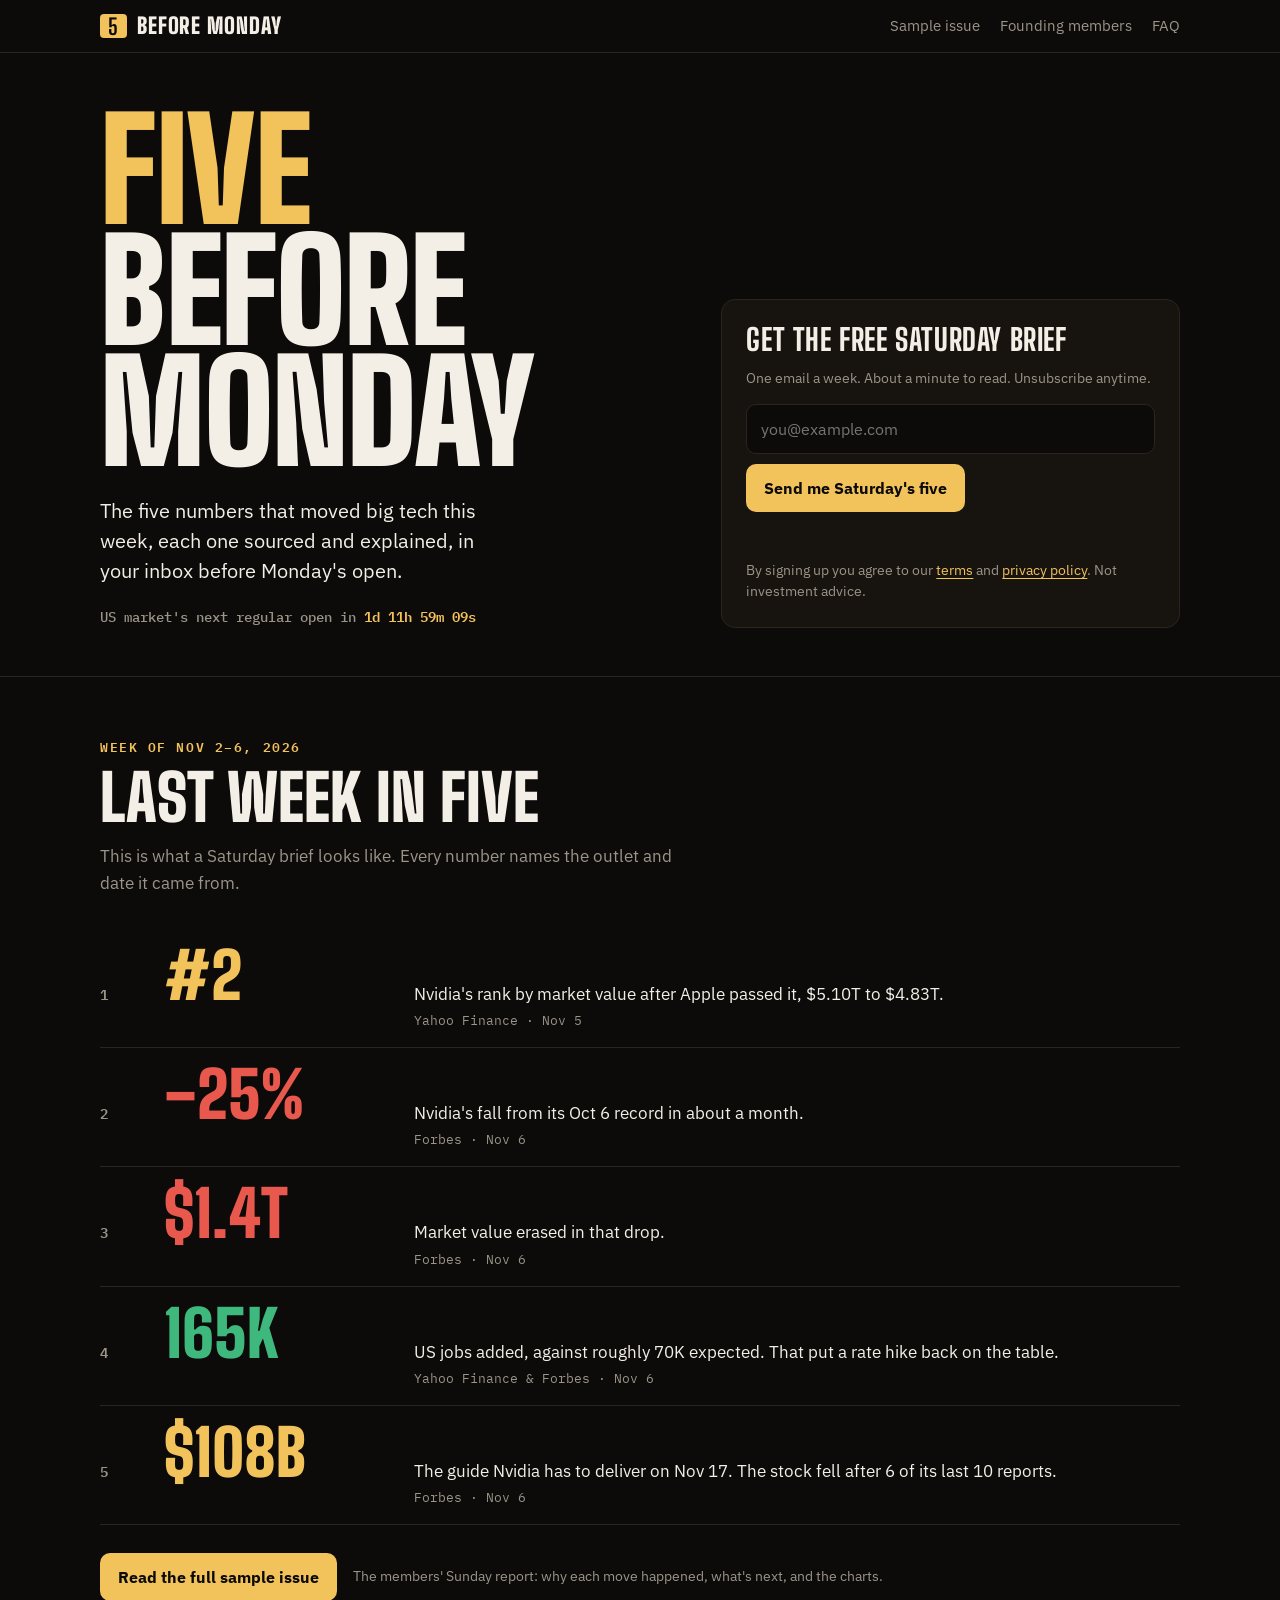
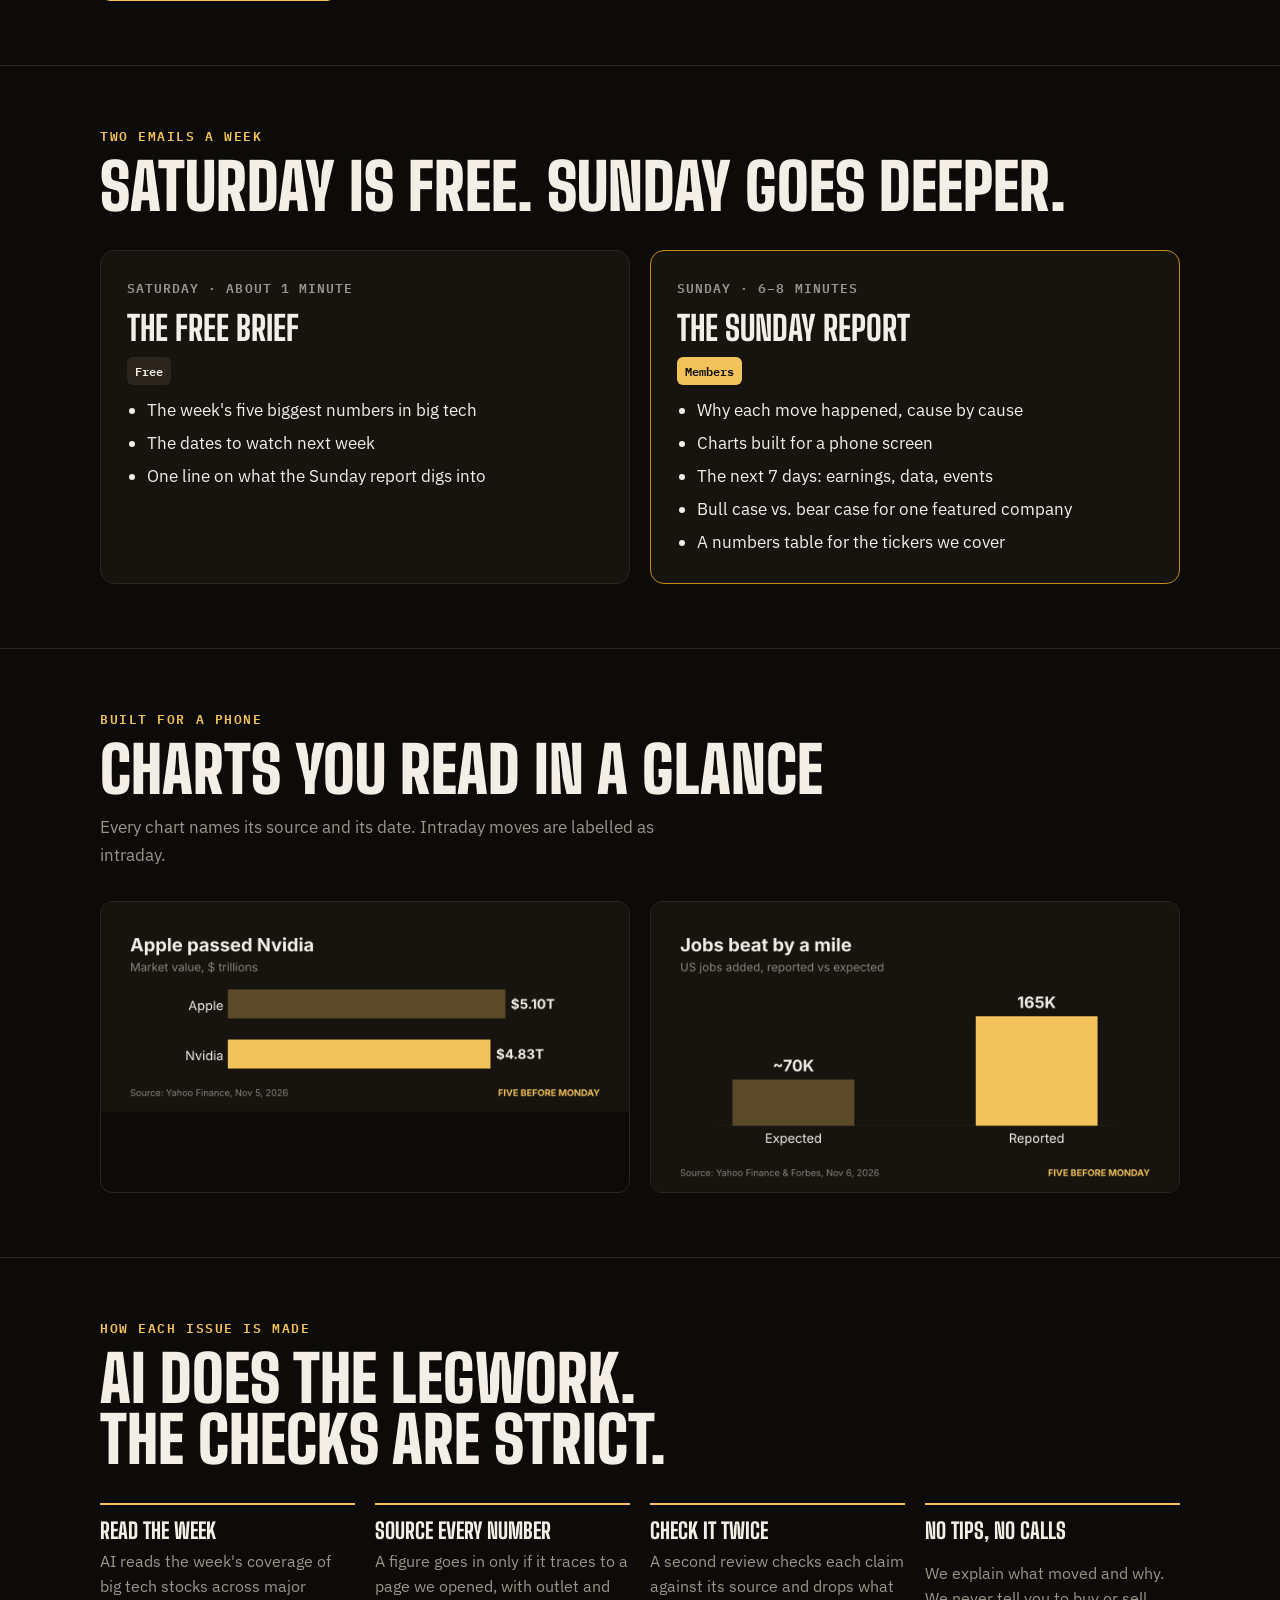
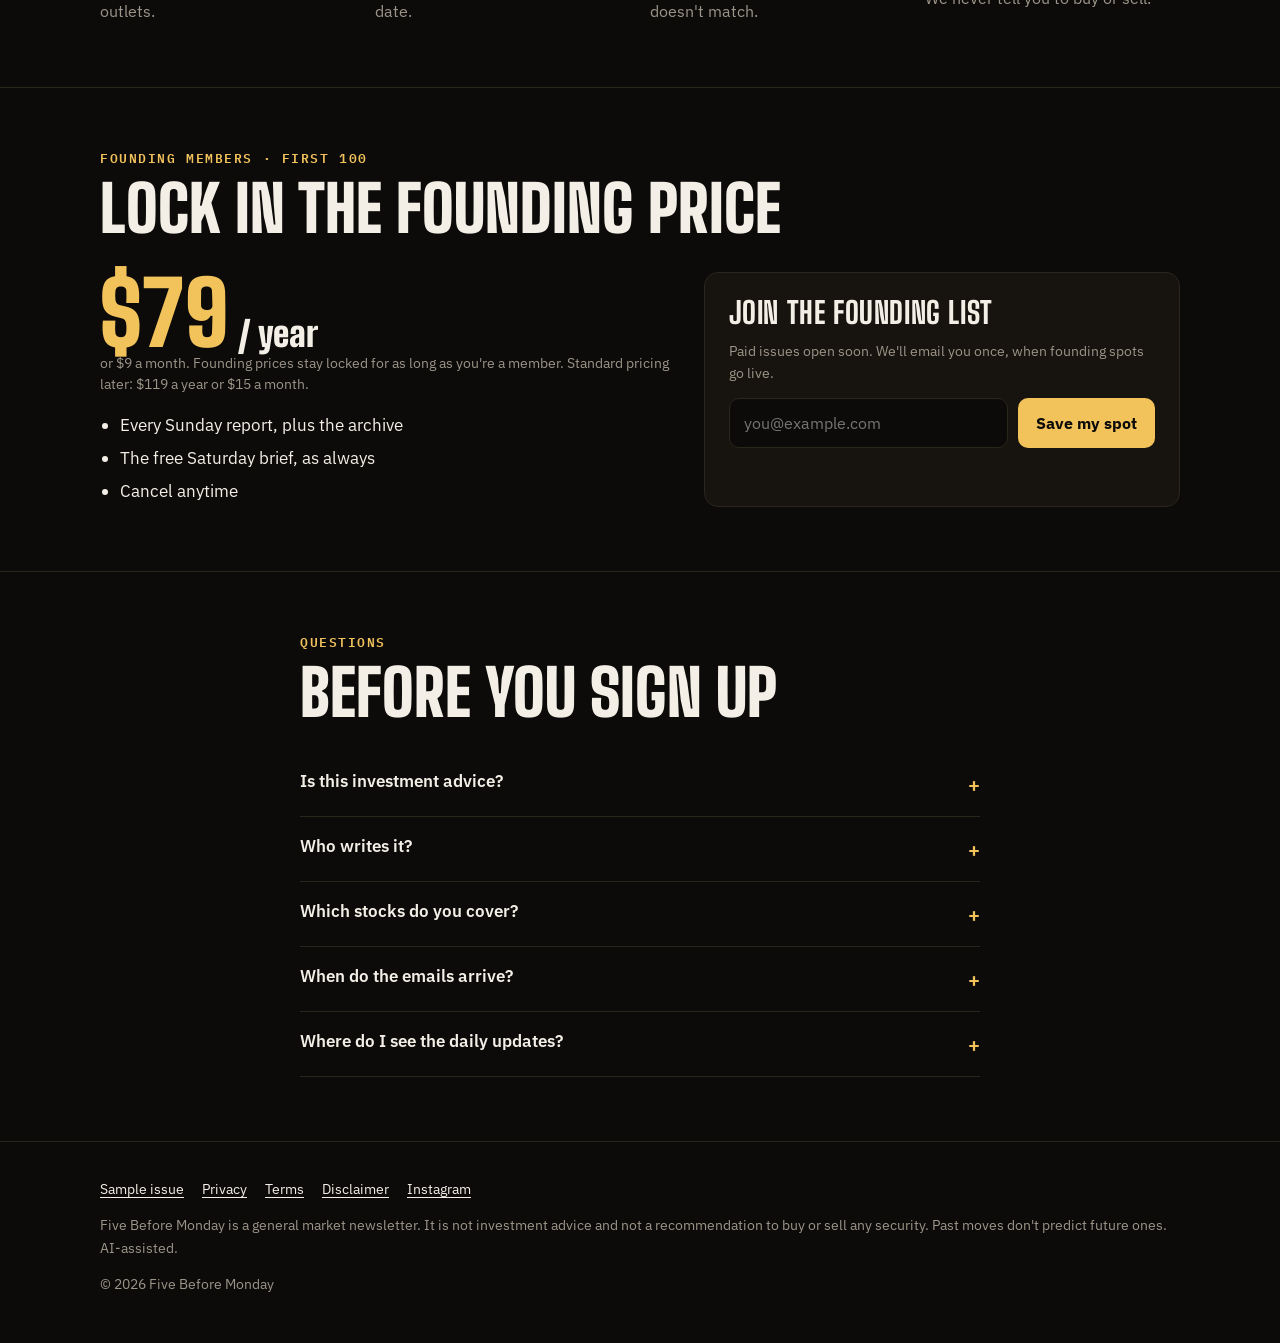
==== index.html @ d7ec5d9f "Website v1: landing page, sample issue, legal drafts, chart engine Static site for Five Before Monda" ====
<!DOCTYPE html>
<html lang="en">
<head>
<meta charset="utf-8">
<meta name="viewport" content="width=device-width, initial-scale=1">
<title>Five Before Monday</title>
<meta name="description" content="The five numbers that moved big tech stocks this week, sourced and explained before Monday's open. Free every Saturday.">
<link rel="preconnect" href="https://fonts.googleapis.com">
<link rel="preconnect" href="https://fonts.gstatic.com" crossorigin>
<link href="https://fonts.googleapis.com/css2?family=Big+Shoulders+Display:wght@800;900&family=IBM+Plex+Mono:wght@400;500;600&family=IBM+Plex+Sans:wght@400;600;700&display=swap" rel="stylesheet">
<link rel="stylesheet" href="styles.css">
</head>
<body>
<header class="bar">
  <div class="wrap">
    <a class="mark" href="index.html"><b>5</b>Before Monday</a>
    <nav>
      <a href="sample.html">Sample issue</a>
      <a class="hide-sm" href="#founding">Founding members</a>
      <a class="hide-sm" href="#faq">FAQ</a>
    </nav>
  </div>
</header>

<main>
  <div class="wrap hero">
    <div>
      <h1><span class="five">Five</span>Before Monday</h1>
      <p class="thesis">The five numbers that moved big tech this week, each one sourced and explained, in your inbox before Monday's open.</p>
      <p class="clock">US market's next regular open in <strong id="clock">--</strong></p>
    </div>
    <div class="signup" id="join">
      <h2>Get the free Saturday brief</h2>
      <p class="fine">One email a week. About a minute to read. Unsubscribe anytime.</p>
      <form data-kit="kitFreeFormId">
        <label for="email-free">Email address</label>
        <input id="email-free" name="email_address" type="email" required placeholder="you@example.com" autocomplete="email">
        <button type="submit">Send me Saturday's five</button>
      </form>
      <p class="status" role="status"></p>
      <p class="fine">By signing up you agree to our <a href="terms.html">terms</a> and <a href="privacy.html">privacy policy</a>. Not investment advice.</p>
    </div>
  </div>

  <section>
    <div class="wrap">
      <p class="kicker">Week of Nov 2–6, 2026</p>
      <h2 class="h2">Last week in five</h2>
      <p class="lede">This is what a Saturday brief looks like. Every number names the outlet and date it came from.</p>
      <ol class="tape">
        <li><span class="num gold">#2</span><span class="what">Nvidia's rank by market value after Apple passed it, $5.10T to $4.83T.<span class="src">Yahoo Finance · Nov 5</span></span></li>
        <li><span class="num down">−25%</span><span class="what">Nvidia's fall from its Oct 6 record in about a month.<span class="src">Forbes · Nov 6</span></span></li>
        <li><span class="num down">$1.4T</span><span class="what">Market value erased in that drop.<span class="src">Forbes · Nov 6</span></span></li>
        <li><span class="num up">165K</span><span class="what">US jobs added, against roughly 70K expected. That put a rate hike back on the table.<span class="src">Yahoo Finance &amp; Forbes · Nov 6</span></span></li>
        <li><span class="num gold">$108B</span><span class="what">The guide Nvidia has to deliver on Nov 17. The stock fell after 6 of its last 10 reports.<span class="src">Forbes · Nov 6</span></span></li>
      </ol>
      <div class="more">
        <a class="btn" href="sample.html">Read the full sample issue</a>
        <span class="fine">The members' Sunday report: why each move happened, what's next, and the charts.</span>
      </div>
    </div>
  </section>

  <section>
    <div class="wrap">
      <p class="kicker">Two emails a week</p>
      <h2 class="h2">Saturday is free. Sunday goes deeper.</h2>
      <div class="pair">
        <article class="mail">
          <span class="when">Saturday · about 1 minute</span>
          <h3>The free brief</h3>
          <span class="tag">Free</span>
          <ul>
            <li>The week's five biggest numbers in big tech</li>
            <li>The dates to watch next week</li>
            <li>One line on what the Sunday report digs into</li>
          </ul>
        </article>
        <article class="mail paid">
          <span class="when">Sunday · 6–8 minutes</span>
          <h3>The Sunday report</h3>
          <span class="tag">Members</span>
          <ul>
            <li>Why each move happened, cause by cause</li>
            <li>Charts built for a phone screen</li>
            <li>The next 7 days: earnings, data, events</li>
            <li>Bull case vs. bear case for one featured company</li>
            <li>A numbers table for the tickers we cover</li>
          </ul>
        </article>
      </div>
    </div>
  </section>

  <section>
    <div class="wrap">
      <p class="kicker">Built for a phone</p>
      <h2 class="h2">Charts you read in a glance</h2>
      <p class="lede">Every chart names its source and its date. Intraday moves are labelled as intraday.</p>
      <div class="charts">
        <figure><img src="img/sample-2026-11-06-market-value.png" alt="Bar chart: Apple market value $5.10 trillion, Nvidia $4.83 trillion. Source: Yahoo Finance, Nov 5, 2026." width="1200" height="478" loading="lazy"></figure>
        <figure><img src="img/sample-2026-11-06-jobs.png" alt="Bar chart: US jobs added, about 70 thousand expected versus 165 thousand reported. Source: Yahoo Finance and Forbes, Nov 6, 2026." width="1200" height="660" loading="lazy"></figure>
      </div>
    </div>
  </section>

  <section>
    <div class="wrap">
      <p class="kicker">How each issue is made</p>
      <h2 class="h2">AI does the legwork. The checks are strict.</h2>
      <ol class="steps">
        <li><b>Read the week</b><span>AI reads the week's coverage of big tech stocks across major outlets.</span></li>
        <li><b>Source every number</b><span>A figure goes in only if it traces to a page we opened, with outlet and date.</span></li>
        <li><b>Check it twice</b><span>A second review checks each claim against its source and drops what doesn't match.</span></li>
        <li><b>No tips, no calls</b><span>We explain what moved and why. We never tell you to buy or sell.</span></li>
      </ol>
    </div>
  </section>

  <section id="founding">
    <div class="wrap">
      <p class="kicker">Founding members · first 100</p>
      <h2 class="h2">Lock in the founding price</h2>
      <div class="price">
        <div>
          <p class="amount">$79<small> / year</small></p>
          <p class="fine">or $9 a month. Founding prices stay locked for as long as you're a member. Standard pricing later: $119 a year or $15 a month.</p>
          <ul>
            <li>Every Sunday report, plus the archive</li>
            <li>The free Saturday brief, as always</li>
            <li>Cancel anytime</li>
          </ul>
        </div>
        <div class="signup">
          <h2>Join the founding list</h2>
          <p class="fine">Paid issues open soon. We'll email you once, when founding spots go live.</p>
          <form data-kit="kitWaitlistFormId">
            <label for="email-wait">Email address</label>
            <input id="email-wait" name="email_address" type="email" required placeholder="you@example.com" autocomplete="email">
            <button type="submit">Save my spot</button>
          </form>
          <p class="status" role="status"></p>
        </div>
      </div>
    </div>
  </section>

  <section id="faq">
    <div class="narrow">
      <p class="kicker">Questions</p>
      <h2 class="h2">Before you sign up</h2>
      <div class="faq">
        <details><summary>Is this investment advice?</summary><p>No. We report what moved and why, with sources. We don't know your situation and never tell anyone to buy or sell. Read the <a href="disclaimer.html">full disclaimer</a>.</p></details>
        <details><summary>Who writes it?</summary><p>Each issue is researched and drafted with AI, then put through automated checks: every number must trace to a source page, claims are checked against those sources, and anything that reads like a tip is blocked.</p></details>
        <details><summary>Which stocks do you cover?</summary><p>Big US tech and the most-watched tickers: Nvidia, Apple, Microsoft, Alphabet, Amazon, Meta, Tesla and the companies moving around them.</p></details>
        <details><summary>When do the emails arrive?</summary><p>The free brief lands on Saturday. The members' report lands on Sunday, before Monday's open in New York and London.</p></details>
        <details><summary>Where do I see the daily updates?</summary><p>On Instagram at <a href="https://www.instagram.com/tech_stocks_news/">@tech_stocks_news</a>, one short video per trading day.</p></details>
      </div>
    </div>
  </section>
</main>

<footer>
  <div class="wrap">
    <nav>
      <a href="sample.html">Sample issue</a>
      <a href="privacy.html">Privacy</a>
      <a href="terms.html">Terms</a>
      <a href="disclaimer.html">Disclaimer</a>
      <a href="https://www.instagram.com/tech_stocks_news/">Instagram</a>
    </nav>
    <p>Five Before Monday is a general market newsletter. It is not investment advice and not a recommendation to buy or sell any security. Past moves don't predict future ones. AI-assisted.</p>
    <p>© 2026 Five Before Monday</p>
  </div>
</footer>
<script src="config.js"></script>
<script src="app.js"></script>
</body>
</html>
---- styles.css ----
/* Five Before Monday — one visual world, shared with the @tech_stocks_news reels: gold on near-black.
   Layout idea: a market tape. One oversized display face for names and numbers, a calm text column for the reasons. */
:root {
  --bg: #0c0b0a;
  --card: #17140f;
  --line: #2a251d;
  --ink: #f4efe6;
  --soft: #9c9488;
  --gold: #f2c25b;
  --gold-deep: #c98a1e;
  --green: #3fb87d;
  --red: #e8584d;
  --display: "Big Shoulders Display", "Arial Narrow", Impact, sans-serif;
  --body: "IBM Plex Sans", "Helvetica Neue", Arial, sans-serif;
  --mono: "IBM Plex Mono", ui-monospace, "SFMono-Regular", Menlo, monospace;
  color-scheme: dark;
}

* { box-sizing: border-box; }
html { -webkit-text-size-adjust: 100%; }
body {
  margin: 0;
  background: var(--bg);
  color: var(--ink);
  font: 400 17px/1.6 var(--body);
}
img { max-width: 100%; height: auto; display: block; }
a { color: var(--gold); text-underline-offset: 3px; }
a:focus-visible, button:focus-visible, input:focus-visible { outline: 2px solid var(--gold); outline-offset: 3px; }
h1, h2, h3 { text-wrap: balance; margin: 0; }
p { margin: 0; }

.wrap { width: min(1080px, 100% - 40px); margin-inline: auto; }
.narrow { width: min(680px, 100% - 40px); margin-inline: auto; }

/* Top bar */
.bar { border-bottom: 1px solid var(--line); }
.bar .wrap { display: flex; align-items: center; justify-content: space-between; gap: 16px; padding-block: 14px; }
.mark { font: 900 22px/1 var(--display); letter-spacing: 0.04em; text-transform: uppercase; color: var(--ink); text-decoration: none; display: flex; align-items: center; gap: 10px; }
.mark b { background: var(--gold); color: var(--bg); padding: 2px 8px 0; border-radius: 4px; }
.bar nav { display: flex; gap: 20px; font-size: 15px; }
.bar nav a { color: var(--soft); text-decoration: none; }
.bar nav a:hover { color: var(--ink); }

/* Hero */
.hero { padding: 56px 0 48px; display: grid; grid-template-columns: 1.25fr 1fr; gap: 48px; align-items: end; }
.hero h1 {
  font: 900 clamp(64px, 11vw, 148px)/0.86 var(--display);
  text-transform: uppercase; letter-spacing: -0.01em;
}
.hero h1 .five { color: var(--gold); display: block; }
.thesis { font-size: 20px; line-height: 1.5; max-width: 34ch; margin-top: 24px; }
.clock { font: 500 14px/1.4 var(--mono); color: var(--soft); margin-top: 20px; font-variant-numeric: tabular-nums; }
.clock strong { color: var(--gold); font-weight: 600; }

.signup { background: var(--card); border: 1px solid var(--line); border-radius: 14px; padding: 24px; display: grid; gap: 14px; }
.signup h2 { font: 800 30px/1 var(--display); text-transform: uppercase; letter-spacing: 0.02em; }
.signup form { display: flex; flex-wrap: wrap; gap: 10px; }
.signup label { position: absolute; width: 1px; height: 1px; overflow: hidden; clip: rect(0 0 0 0); }
.signup input {
  flex: 1 1 200px; min-width: 0; font: 400 16px var(--body); color: var(--ink);
  background: var(--bg); border: 1px solid var(--line); border-radius: 10px; padding: 14px 14px;
}
.signup button, .btn {
  font: 700 16px var(--body); color: var(--bg); background: var(--gold); border: 0; border-radius: 10px;
  padding: 14px 18px; cursor: pointer; text-decoration: none; display: inline-block;
}
.signup button:hover, .btn:hover { background: #ffd57a; }
.fine { font-size: 13.5px; color: var(--soft); }
.status { font-size: 14px; color: var(--gold); min-height: 1.4em; }

/* Section frame */
section { padding: 64px 0; border-top: 1px solid var(--line); }
.kicker { font: 600 13px/1 var(--mono); letter-spacing: 0.12em; text-transform: uppercase; color: var(--gold); margin-bottom: 14px; }
.h2 { font: 900 clamp(40px, 6vw, 64px)/0.95 var(--display); text-transform: uppercase; }
.lede { color: var(--soft); max-width: 60ch; margin-top: 14px; }

/* The tape: five numbers */
.tape { list-style: none; padding: 0; margin: 32px 0 0; display: grid; gap: 0; counter-reset: n; }
.tape li {
  display: grid; grid-template-columns: 44px minmax(150px, 230px) 1fr; gap: 20px; align-items: baseline;
  padding: 18px 0; border-bottom: 1px solid var(--line); counter-increment: n;
}
.tape li::before { content: counter(n); font: 600 14px var(--mono); color: var(--soft); }
.tape .num { font: 900 clamp(44px, 6vw, 64px)/0.9 var(--display); font-variant-numeric: tabular-nums; }
.tape .down { color: var(--red); }
.tape .up { color: var(--green); }
.tape .gold { color: var(--gold); }
.tape .what { font-size: 17px; }
.tape .src { display: block; font: 400 13px var(--mono); color: var(--soft); margin-top: 4px; }
.more { margin-top: 28px; display: flex; gap: 16px; flex-wrap: wrap; align-items: center; }

/* Two emails */
.pair { display: grid; grid-template-columns: 1fr 1fr; gap: 20px; margin-top: 32px; }
.mail { background: var(--card); border: 1px solid var(--line); border-radius: 14px; padding: 26px; display: grid; gap: 12px; align-content: start; }
.mail.paid { border-color: var(--gold-deep); }
.mail .when { font: 600 13px var(--mono); letter-spacing: 0.08em; text-transform: uppercase; color: var(--soft); }
.mail h3 { font: 800 34px/1 var(--display); text-transform: uppercase; }
.mail ul { margin: 0; padding-left: 20px; display: grid; gap: 6px; }
.tag { justify-self: start; font: 600 12px var(--mono); padding: 4px 8px; border-radius: 6px; background: var(--line); color: var(--ink); }
.mail.paid .tag { background: var(--gold); color: var(--bg); }

/* Charts gallery */
.charts { display: grid; grid-template-columns: repeat(2, 1fr); gap: 20px; margin-top: 32px; }
.charts figure { margin: 0; border-radius: 12px; overflow: hidden; border: 1px solid var(--line); }

/* Method */
.steps { list-style: none; padding: 0; margin: 32px 0 0; display: grid; grid-template-columns: repeat(4, 1fr); gap: 20px; }
.steps li { border-top: 2px solid var(--gold); padding-top: 14px; display: grid; gap: 6px; }
.steps b { font: 800 22px/1.1 var(--display); text-transform: uppercase; }
.steps span { color: var(--soft); font-size: 15.5px; }

/* Pricing */
.price { display: grid; grid-template-columns: 1.2fr 1fr; gap: 32px; align-items: center; margin-top: 32px; }
.price .amount { font: 900 clamp(56px, 8vw, 88px)/0.9 var(--display); color: var(--gold); font-variant-numeric: tabular-nums; }
.price .amount small { font-size: 0.4em; color: var(--ink); }
.price ul { padding-left: 20px; margin: 16px 0 0; display: grid; gap: 6px; }

/* FAQ */
.faq { margin-top: 28px; display: grid; gap: 0; }
.faq details { border-bottom: 1px solid var(--line); padding: 16px 0; }
.faq summary { cursor: pointer; font-weight: 600; list-style: none; display: flex; justify-content: space-between; gap: 16px; }
.faq summary::after { content: "+"; font: 600 20px var(--mono); color: var(--gold); }
.faq details[open] summary::after { content: "−"; }
.faq p { color: var(--soft); margin-top: 10px; max-width: 64ch; }

/* Footer */
footer { border-top: 1px solid var(--line); padding: 36px 0 48px; font-size: 14px; color: var(--soft); }
footer .wrap { display: grid; gap: 14px; }
footer nav { display: flex; gap: 18px; flex-wrap: wrap; }
footer a { color: var(--ink); }

/* Article (sample issue + legal) */
.article { padding: 48px 0 64px; }
.article h1 { font: 900 clamp(48px, 9vw, 84px)/0.9 var(--display); text-transform: uppercase; }
.article h2 { font: 800 32px/1 var(--display); text-transform: uppercase; margin: 44px 0 14px; color: var(--gold); }
.article h3 { font-size: 18px; margin: 22px 0 6px; }
.article p, .article li { max-width: 65ch; }
.article p + p { margin-top: 12px; }
.article ul, .article ol { padding-left: 22px; display: grid; gap: 8px; }
.article figure { margin: 22px 0; border-radius: 12px; overflow: hidden; border: 1px solid var(--line); }
.meta { font: 500 14px var(--mono); color: var(--soft); margin-top: 14px; }
.notice { background: var(--card); border-left: 3px solid var(--gold); padding: 14px 16px; border-radius: 0 10px 10px 0; font-size: 15px; margin-top: 22px; color: var(--soft); }
.cause { background: var(--card); border: 1px solid var(--line); border-radius: 12px; padding: 18px 20px; margin-top: 14px; }
.cause .stat { font: 900 40px/1 var(--display); color: var(--gold); }
.cause .chain { margin-top: 8px; color: var(--ink); }
.cause .src { font: 400 13px var(--mono); color: var(--soft); margin-top: 8px; }
.versus { display: grid; grid-template-columns: 1fr 1fr; gap: 14px; }
.versus div { background: var(--card); border: 1px solid var(--line); border-radius: 12px; padding: 18px 20px; }
.versus h3 { margin-top: 0; }
.bull h3 { color: var(--green); }
.bear h3 { color: var(--red); }
.table-wrap { overflow-x: auto; }
table { border-collapse: collapse; width: 100%; font-variant-numeric: tabular-nums; font-size: 15px; }
th, td { text-align: left; padding: 10px 12px 10px 0; border-bottom: 1px solid var(--line); vertical-align: top; }
th { font: 600 12px var(--mono); letter-spacing: 0.08em; text-transform: uppercase; color: var(--soft); }
td.n { font-family: var(--mono); white-space: nowrap; }

@media (max-width: 820px) {
  .hero, .pair, .price, .charts { grid-template-columns: 1fr; }
  .steps { grid-template-columns: 1fr 1fr; }
  .hero { padding-top: 36px; gap: 32px; }
  .bar nav a.hide-sm { display: none; }
}
@media (max-width: 480px) {
  body { font-size: 16px; }
  .tape li { grid-template-columns: 28px 1fr; gap: 6px 12px; }
  .tape .what { grid-column: 2; }
  .steps, .versus { grid-template-columns: 1fr; }
}
@media (prefers-reduced-motion: no-preference) {
  .hero h1 .five { animation: rise 700ms cubic-bezier(.2,.7,.2,1) both; }
  @keyframes rise { from { transform: translateY(14px); opacity: 0.2; } to { transform: none; opacity: 1; } }
}
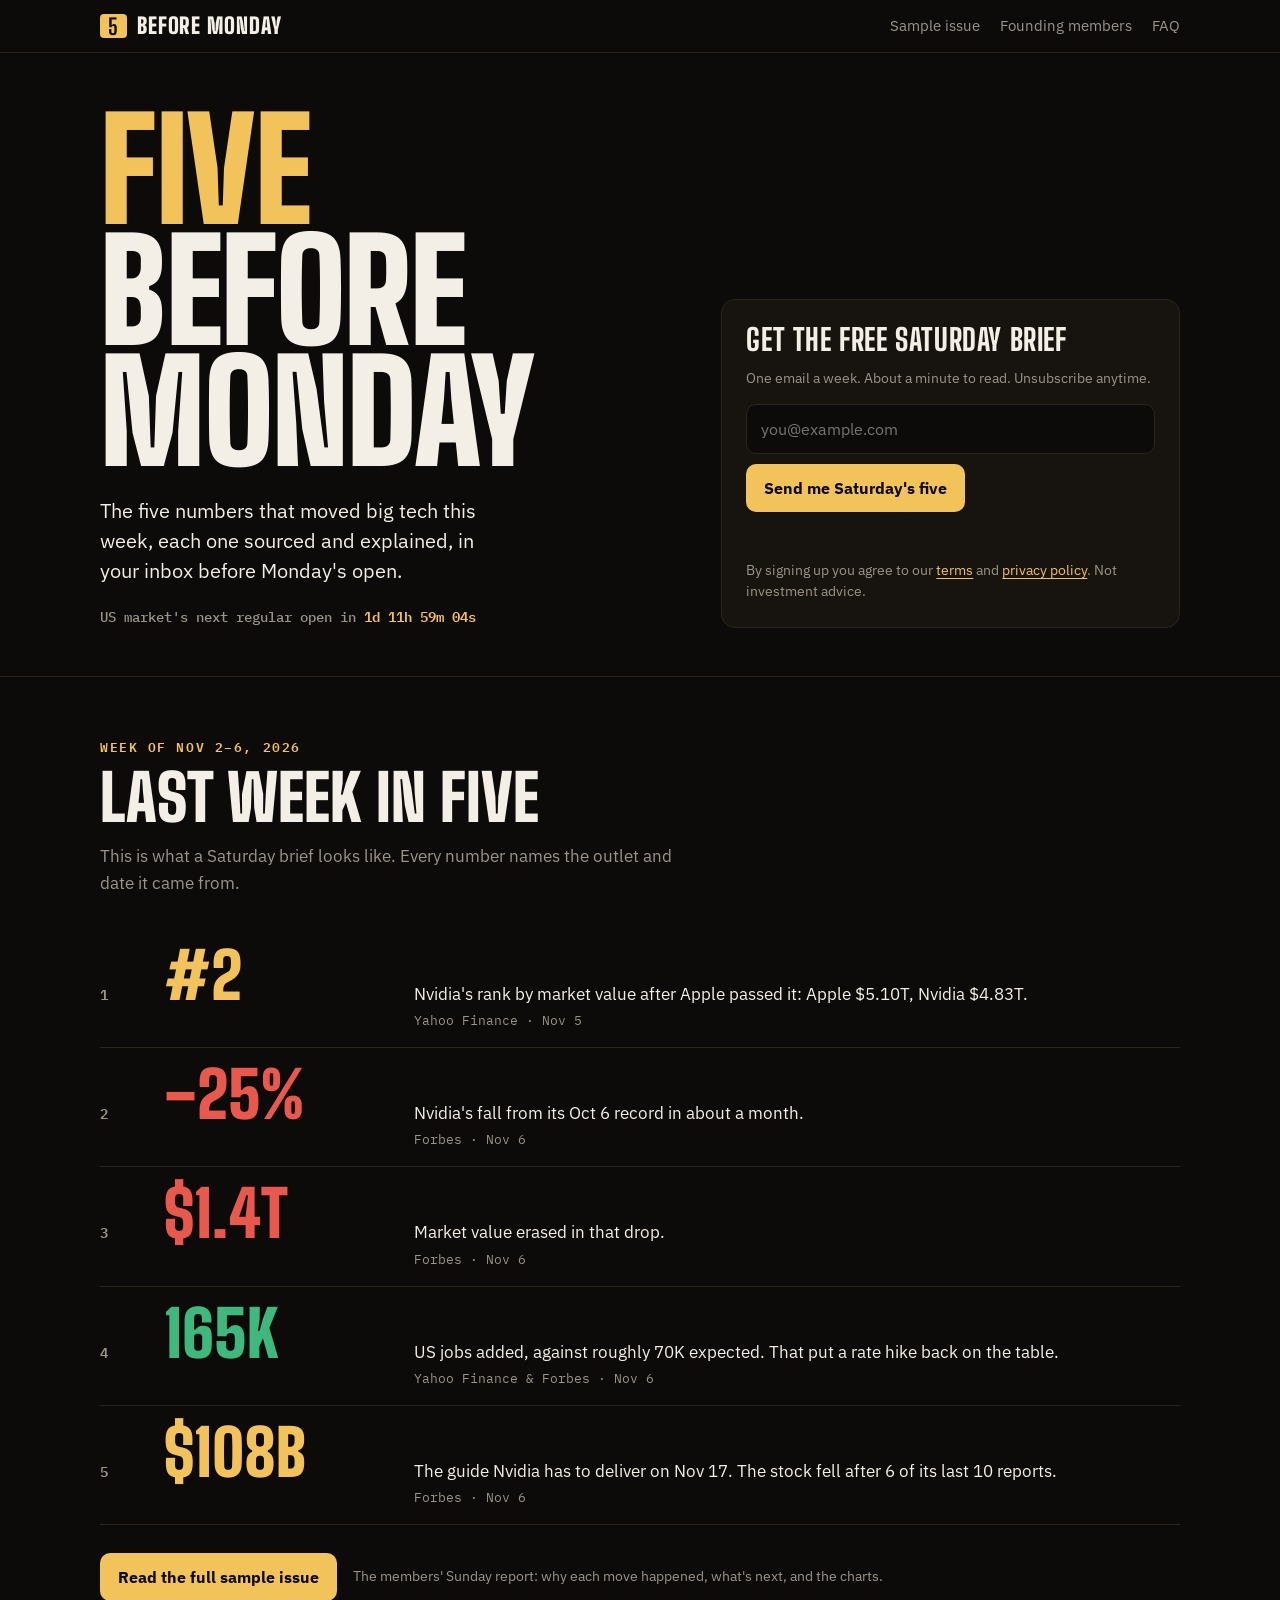
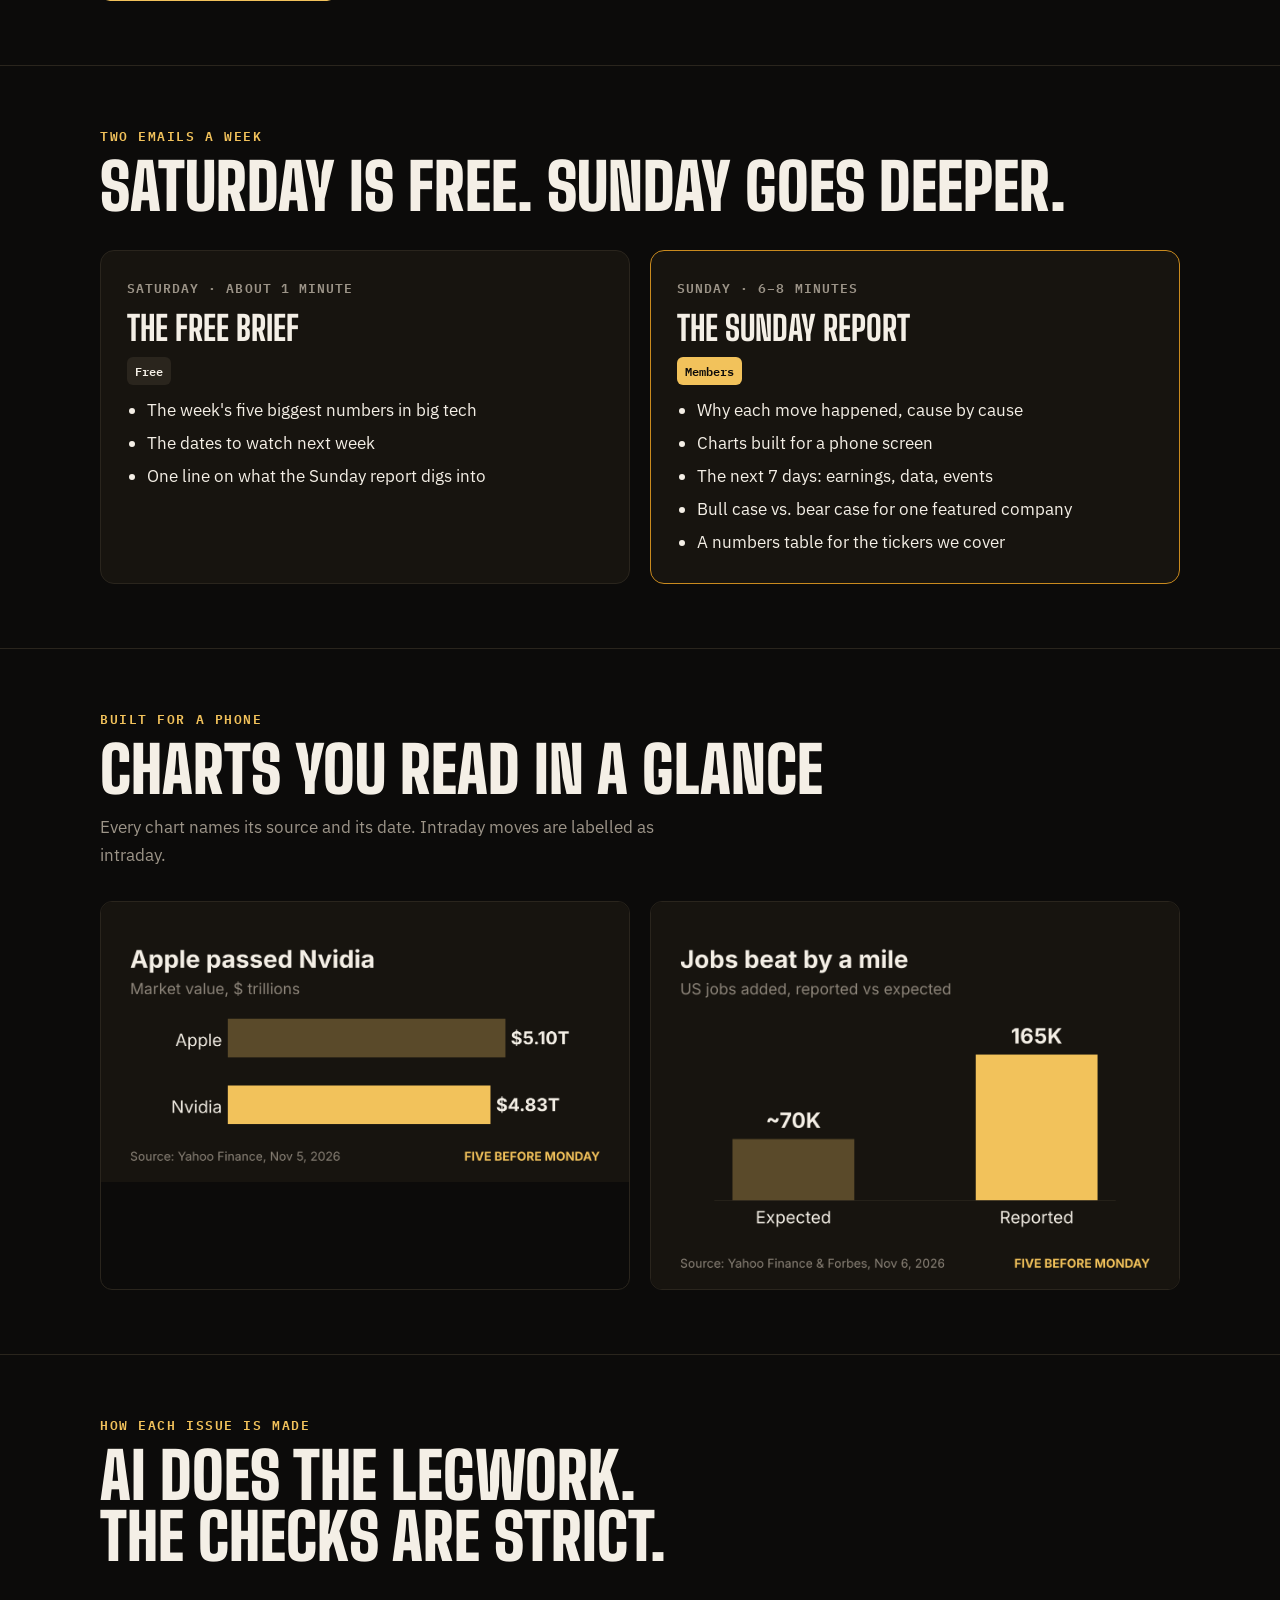
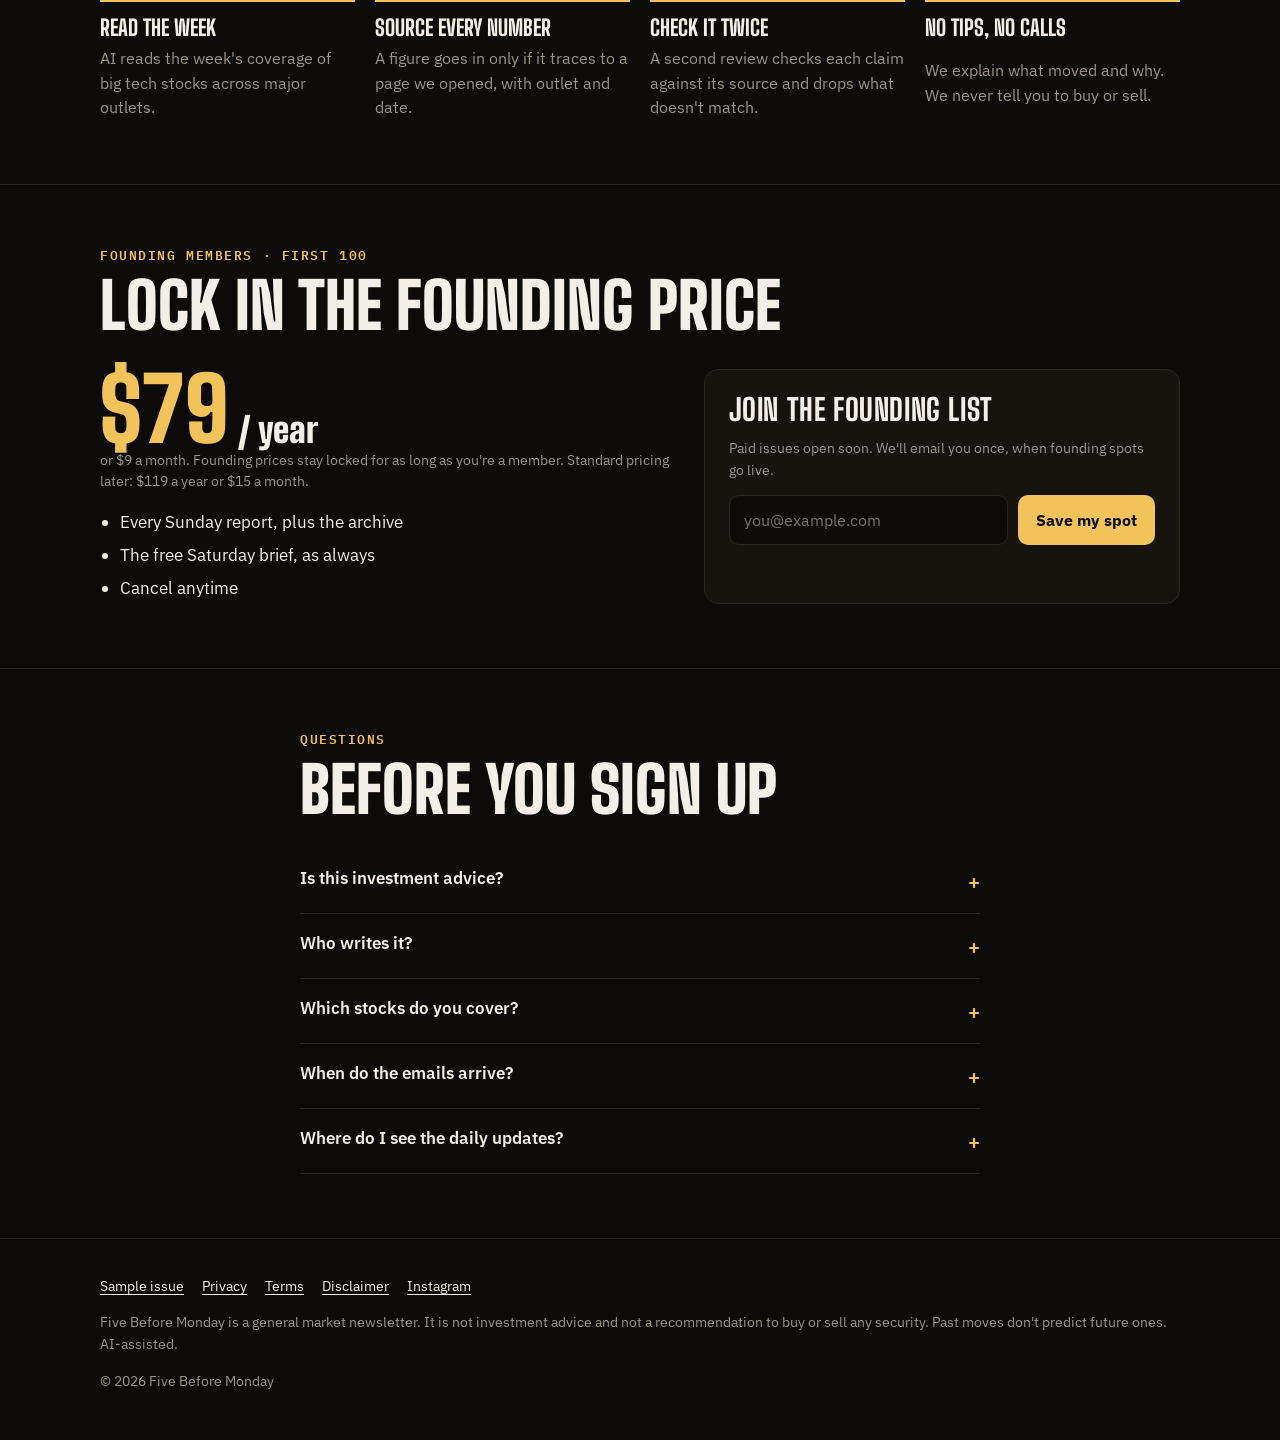
==== commit 28b3c417: "Email templates: Saturday brief and Sunday report engine/emails.py renders both emails as table-base" ====
--- a/index.html
+++ b/index.html
@@ -48,7 +48,7 @@
       <h2 class="h2">Last week in five</h2>
       <p class="lede">This is what a Saturday brief looks like. Every number names the outlet and date it came from.</p>
       <ol class="tape">
-        <li><span class="num gold">#2</span><span class="what">Nvidia's rank by market value after Apple passed it, $5.10T to $4.83T.<span class="src">Yahoo Finance · Nov 5</span></span></li>
+        <li><span class="num gold">#2</span><span class="what">Nvidia's rank by market value after Apple passed it: Apple $5.10T, Nvidia $4.83T.<span class="src">Yahoo Finance · Nov 5</span></span></li>
         <li><span class="num down">−25%</span><span class="what">Nvidia's fall from its Oct 6 record in about a month.<span class="src">Forbes · Nov 6</span></span></li>
         <li><span class="num down">$1.4T</span><span class="what">Market value erased in that drop.<span class="src">Forbes · Nov 6</span></span></li>
         <li><span class="num up">165K</span><span class="what">US jobs added, against roughly 70K expected. That put a rate hike back on the table.<span class="src">Yahoo Finance &amp; Forbes · Nov 6</span></span></li>
@@ -98,8 +98,8 @@
       <h2 class="h2">Charts you read in a glance</h2>
       <p class="lede">Every chart names its source and its date. Intraday moves are labelled as intraday.</p>
       <div class="charts">
-        <figure><img src="img/sample-2026-11-06-market-value.png" alt="Bar chart: Apple market value $5.10 trillion, Nvidia $4.83 trillion. Source: Yahoo Finance, Nov 5, 2026." width="1200" height="478" loading="lazy"></figure>
-        <figure><img src="img/sample-2026-11-06-jobs.png" alt="Bar chart: US jobs added, about 70 thousand expected versus 165 thousand reported. Source: Yahoo Finance and Forbes, Nov 6, 2026." width="1200" height="660" loading="lazy"></figure>
+        <figure><img src="img/sample-2026-11-06-market-value.png" alt="Bar chart: Apple market value $5.10 trillion, Nvidia $4.83 trillion. Source: Yahoo Finance, Nov 5, 2026." width="1200" height="637" loading="lazy"></figure>
+        <figure><img src="img/sample-2026-11-06-jobs.png" alt="Bar chart: US jobs added, about 70 thousand expected versus 165 thousand reported. Source: Yahoo Finance and Forbes, Nov 6, 2026." width="1200" height="880" loading="lazy"></figure>
       </div>
     </div>
   </section>
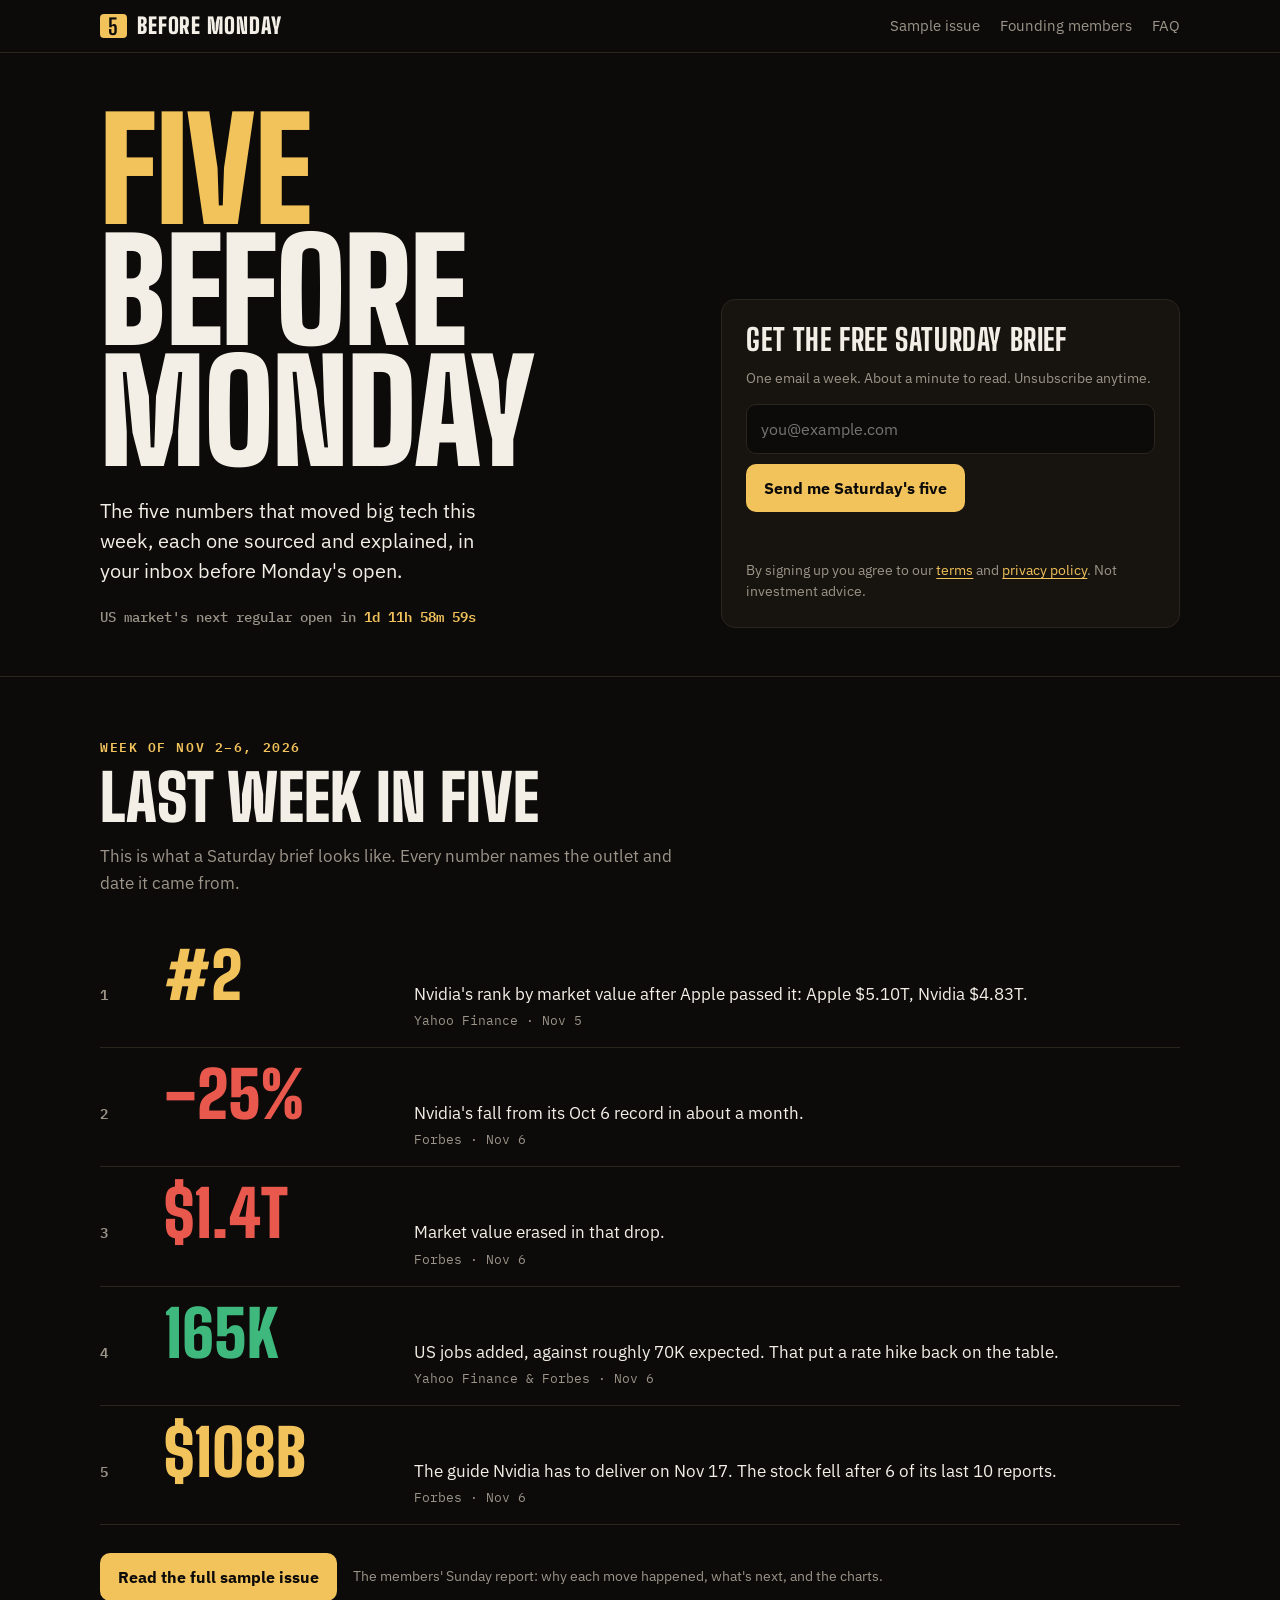
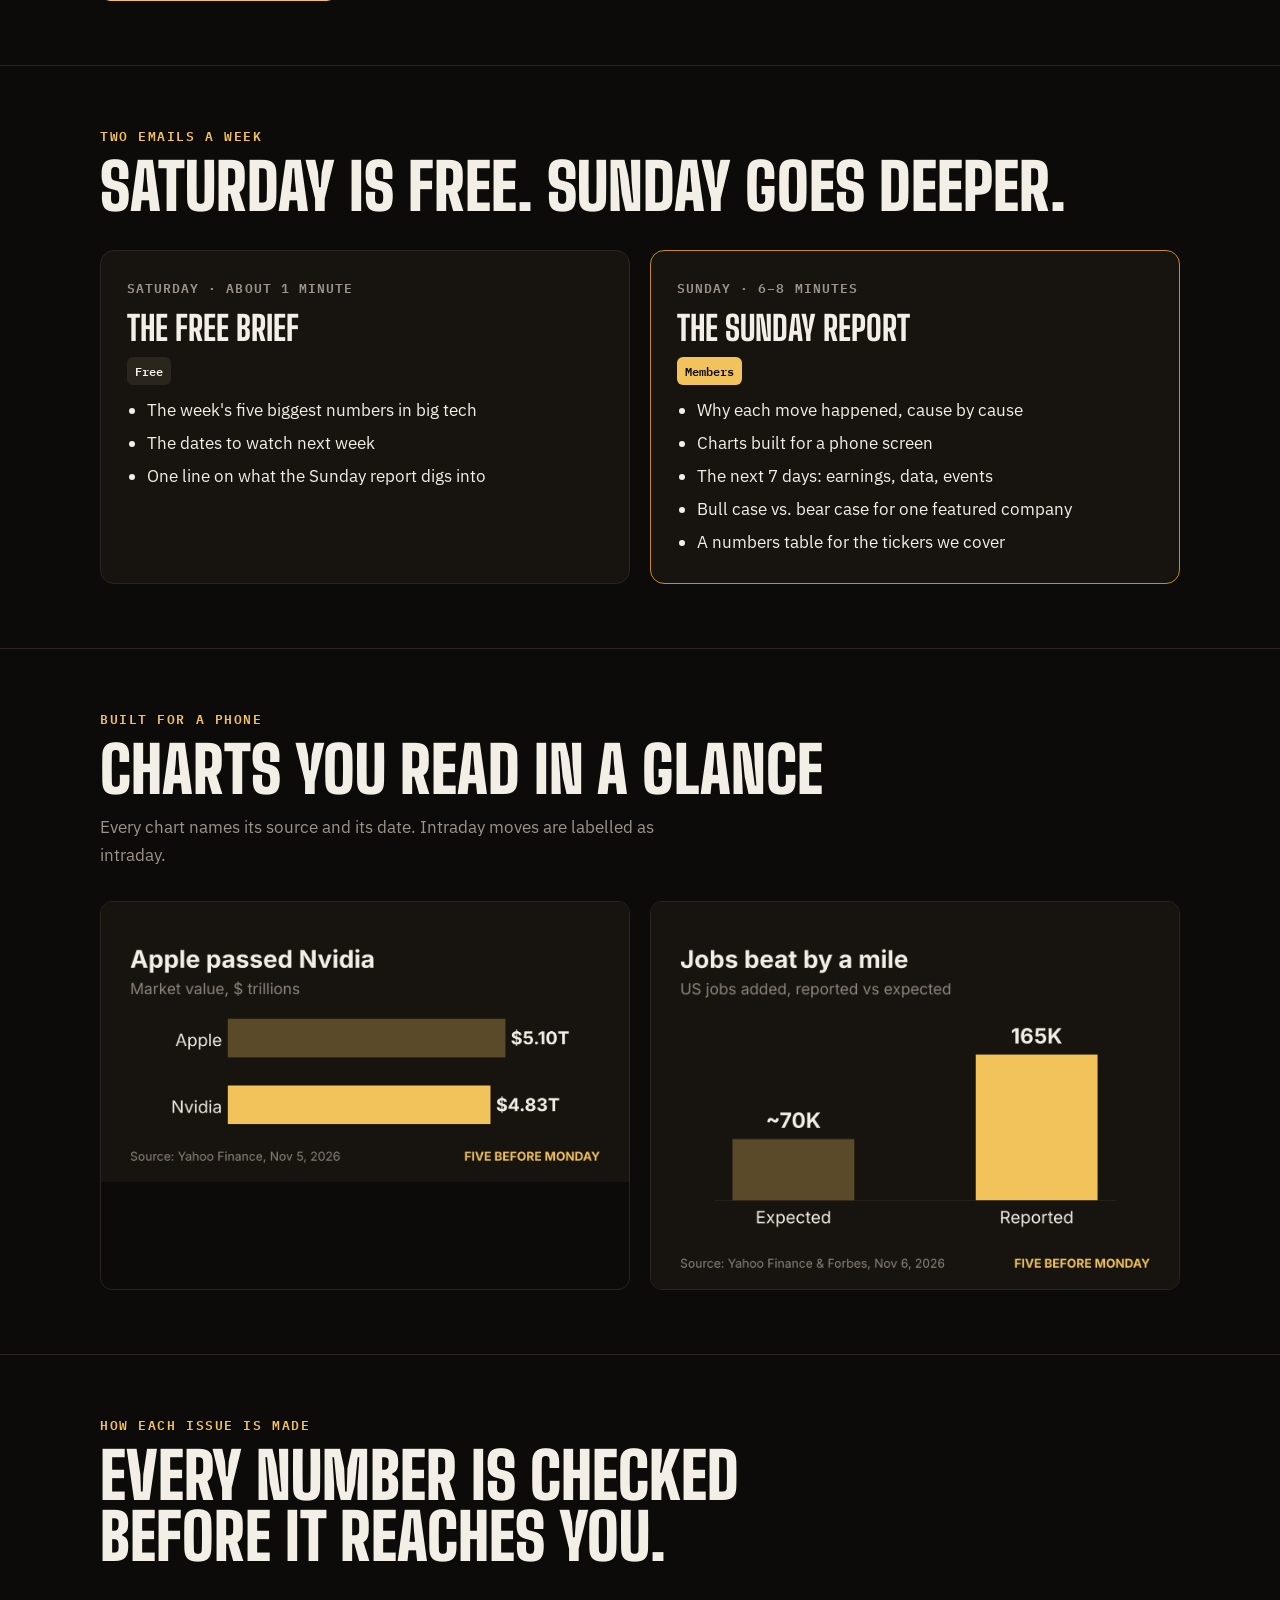
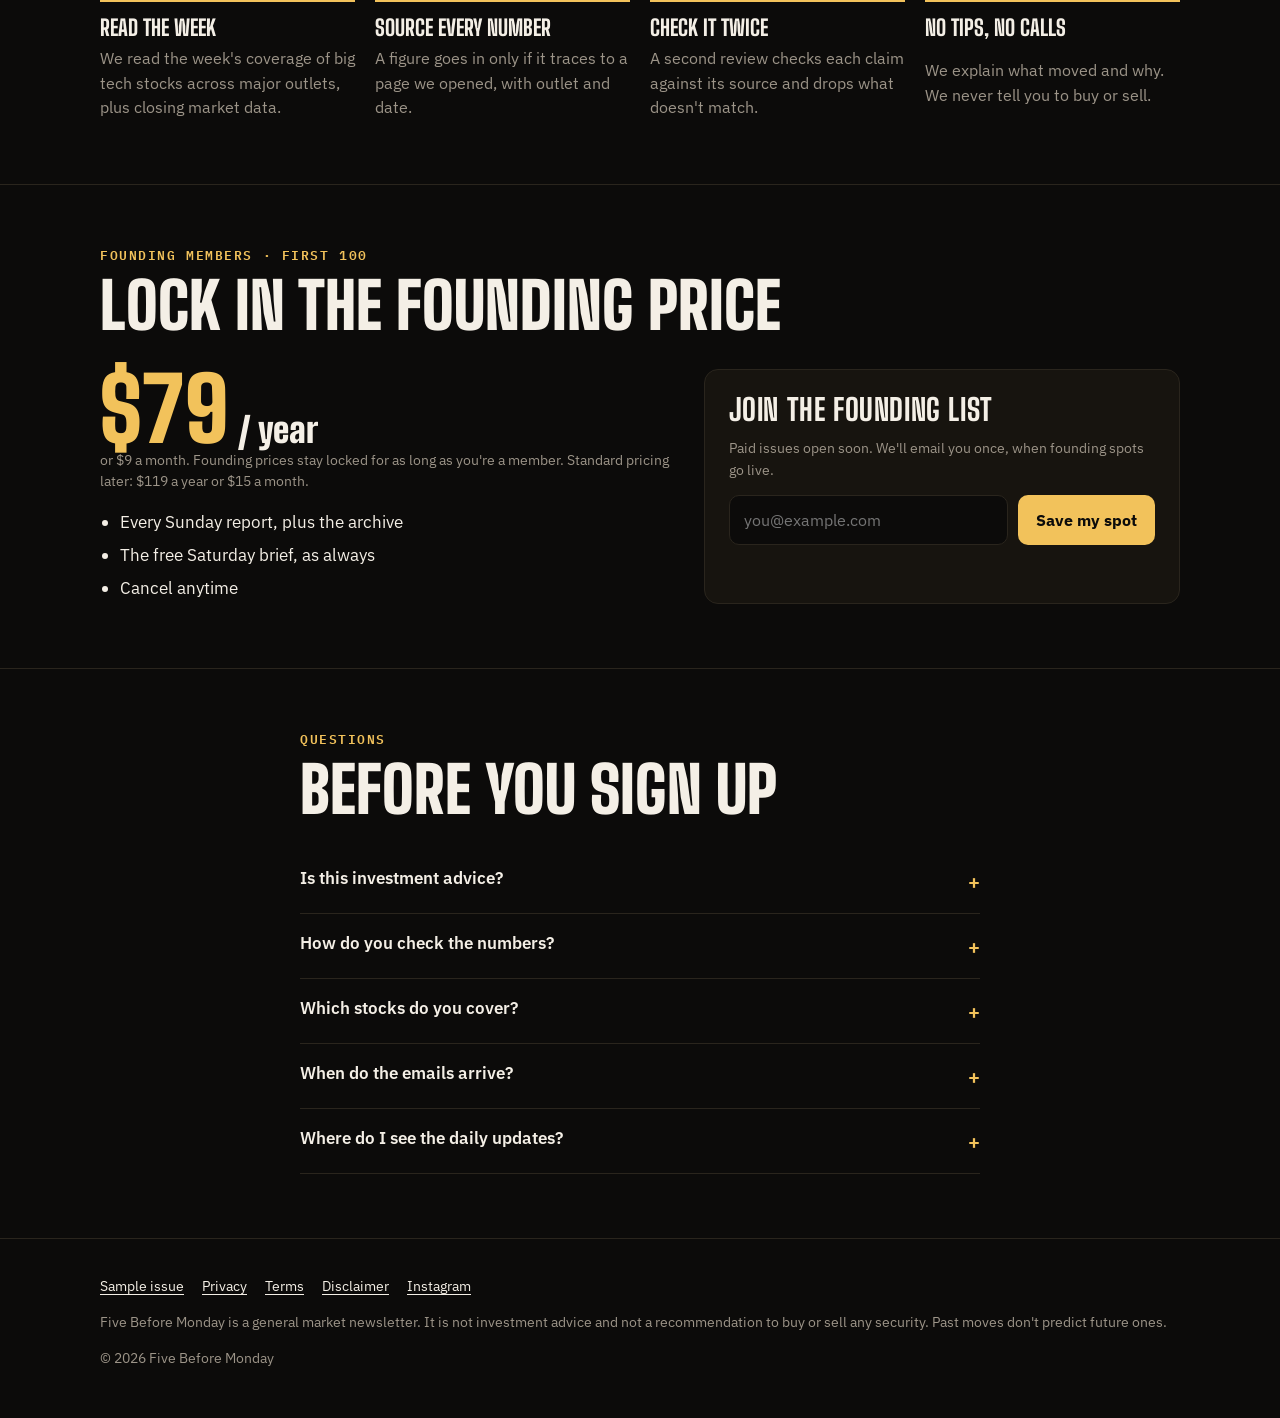
==== commit 971b24a7: "Automated weekly report generator with quality gates - collect.py: closing prices (Yahoo, Stooq fall" ====
--- a/index.html
+++ b/index.html
@@ -107,9 +107,9 @@
   <section>
     <div class="wrap">
       <p class="kicker">How each issue is made</p>
-      <h2 class="h2">AI does the legwork. The checks are strict.</h2>
+      <h2 class="h2">Every number is checked before it reaches you.</h2>
       <ol class="steps">
-        <li><b>Read the week</b><span>AI reads the week's coverage of big tech stocks across major outlets.</span></li>
+        <li><b>Read the week</b><span>We read the week's coverage of big tech stocks across major outlets, plus closing market data.</span></li>
         <li><b>Source every number</b><span>A figure goes in only if it traces to a page we opened, with outlet and date.</span></li>
         <li><b>Check it twice</b><span>A second review checks each claim against its source and drops what doesn't match.</span></li>
         <li><b>No tips, no calls</b><span>We explain what moved and why. We never tell you to buy or sell.</span></li>
@@ -151,7 +151,7 @@
       <h2 class="h2">Before you sign up</h2>
       <div class="faq">
         <details><summary>Is this investment advice?</summary><p>No. We report what moved and why, with sources. We don't know your situation and never tell anyone to buy or sell. Read the <a href="disclaimer.html">full disclaimer</a>.</p></details>
-        <details><summary>Who writes it?</summary><p>Each issue is researched and drafted with AI, then put through automated checks: every number must trace to a source page, claims are checked against those sources, and anything that reads like a tip is blocked.</p></details>
+        <details><summary>How do you check the numbers?</summary><p>Every price and move is checked against closing market data. Every other figure must trace to a source page we opened, and claims are checked against those sources. Anything that reads like a tip is cut.</p></details>
         <details><summary>Which stocks do you cover?</summary><p>Big US tech and the most-watched tickers: Nvidia, Apple, Microsoft, Alphabet, Amazon, Meta, Tesla and the companies moving around them.</p></details>
         <details><summary>When do the emails arrive?</summary><p>The free brief lands on Saturday. The members' report lands on Sunday, before Monday's open in New York and London.</p></details>
         <details><summary>Where do I see the daily updates?</summary><p>On Instagram at <a href="https://www.instagram.com/tech_stocks_news/">@tech_stocks_news</a>, one short video per trading day.</p></details>
@@ -169,7 +169,7 @@
       <a href="disclaimer.html">Disclaimer</a>
       <a href="https://www.instagram.com/tech_stocks_news/">Instagram</a>
     </nav>
-    <p>Five Before Monday is a general market newsletter. It is not investment advice and not a recommendation to buy or sell any security. Past moves don't predict future ones. AI-assisted.</p>
+    <p>Five Before Monday is a general market newsletter. It is not investment advice and not a recommendation to buy or sell any security. Past moves don't predict future ones.</p>
     <p>© 2026 Five Before Monday</p>
   </div>
 </footer>
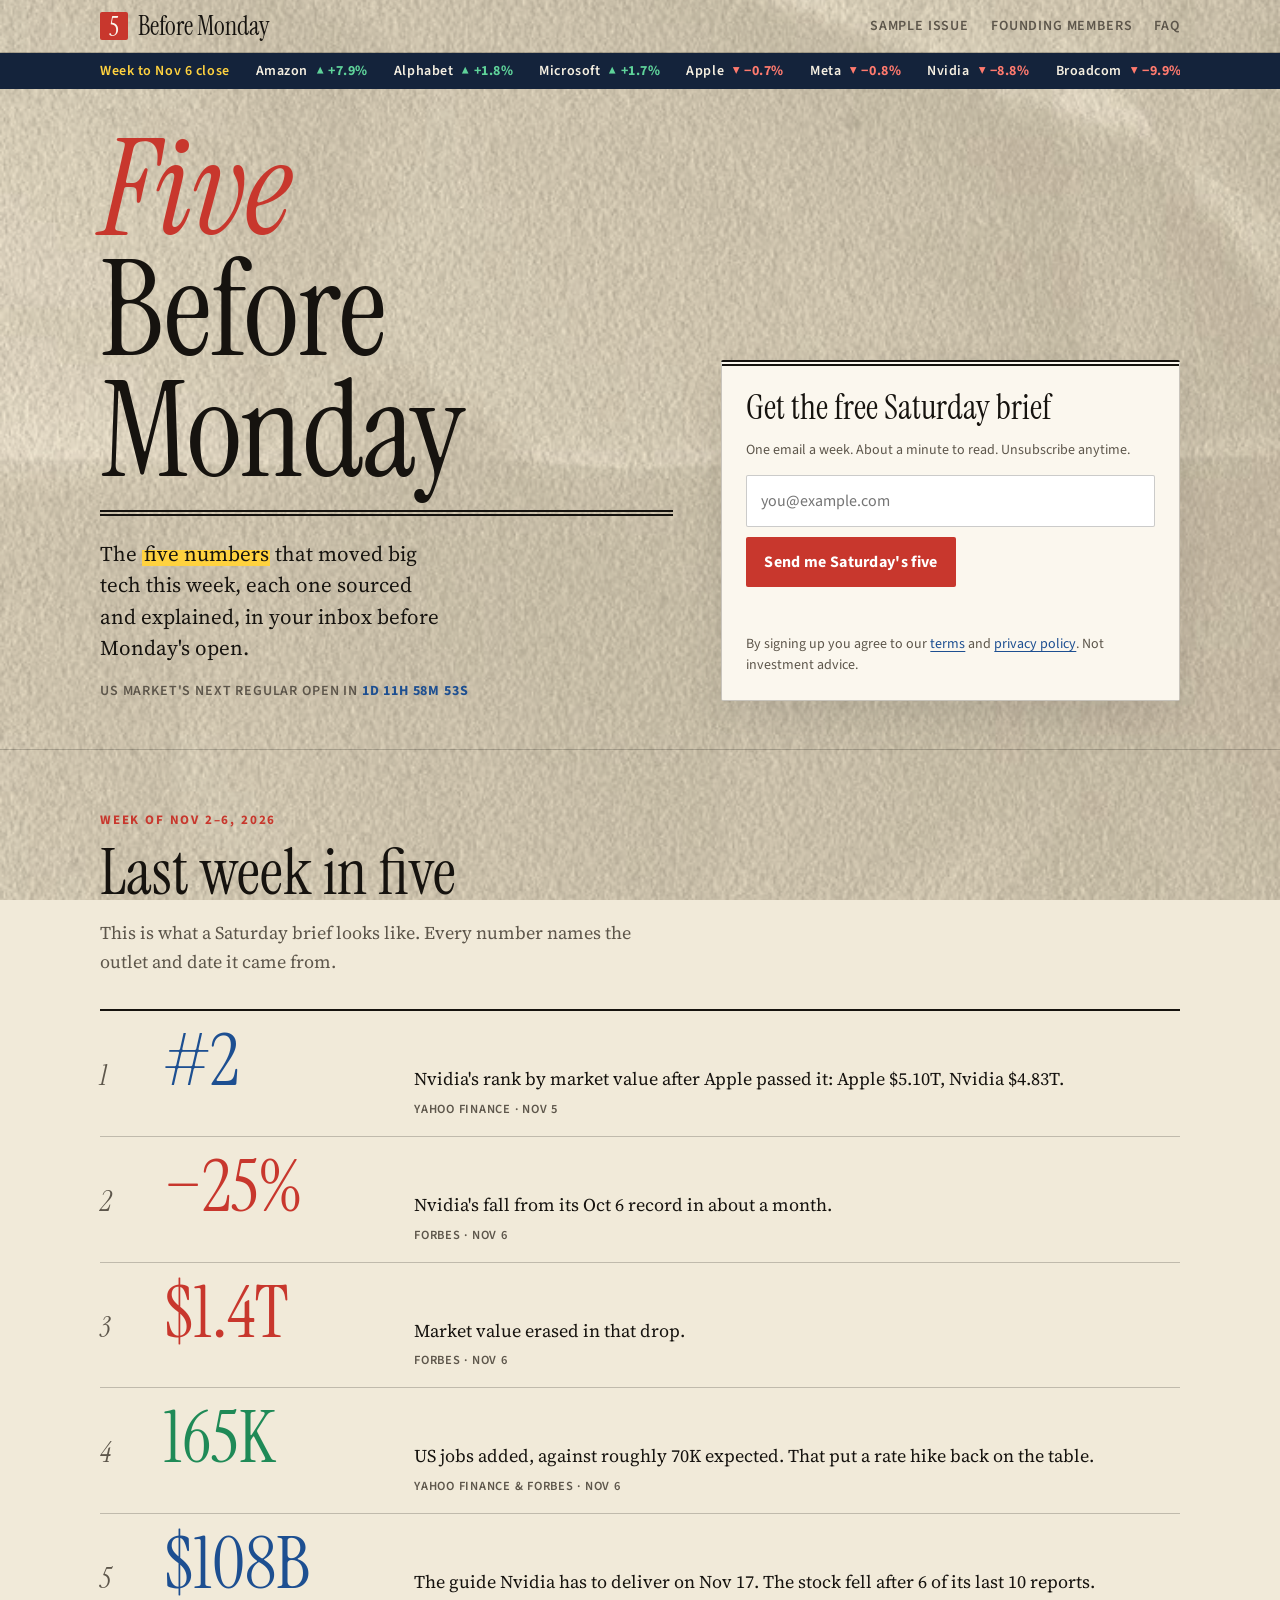
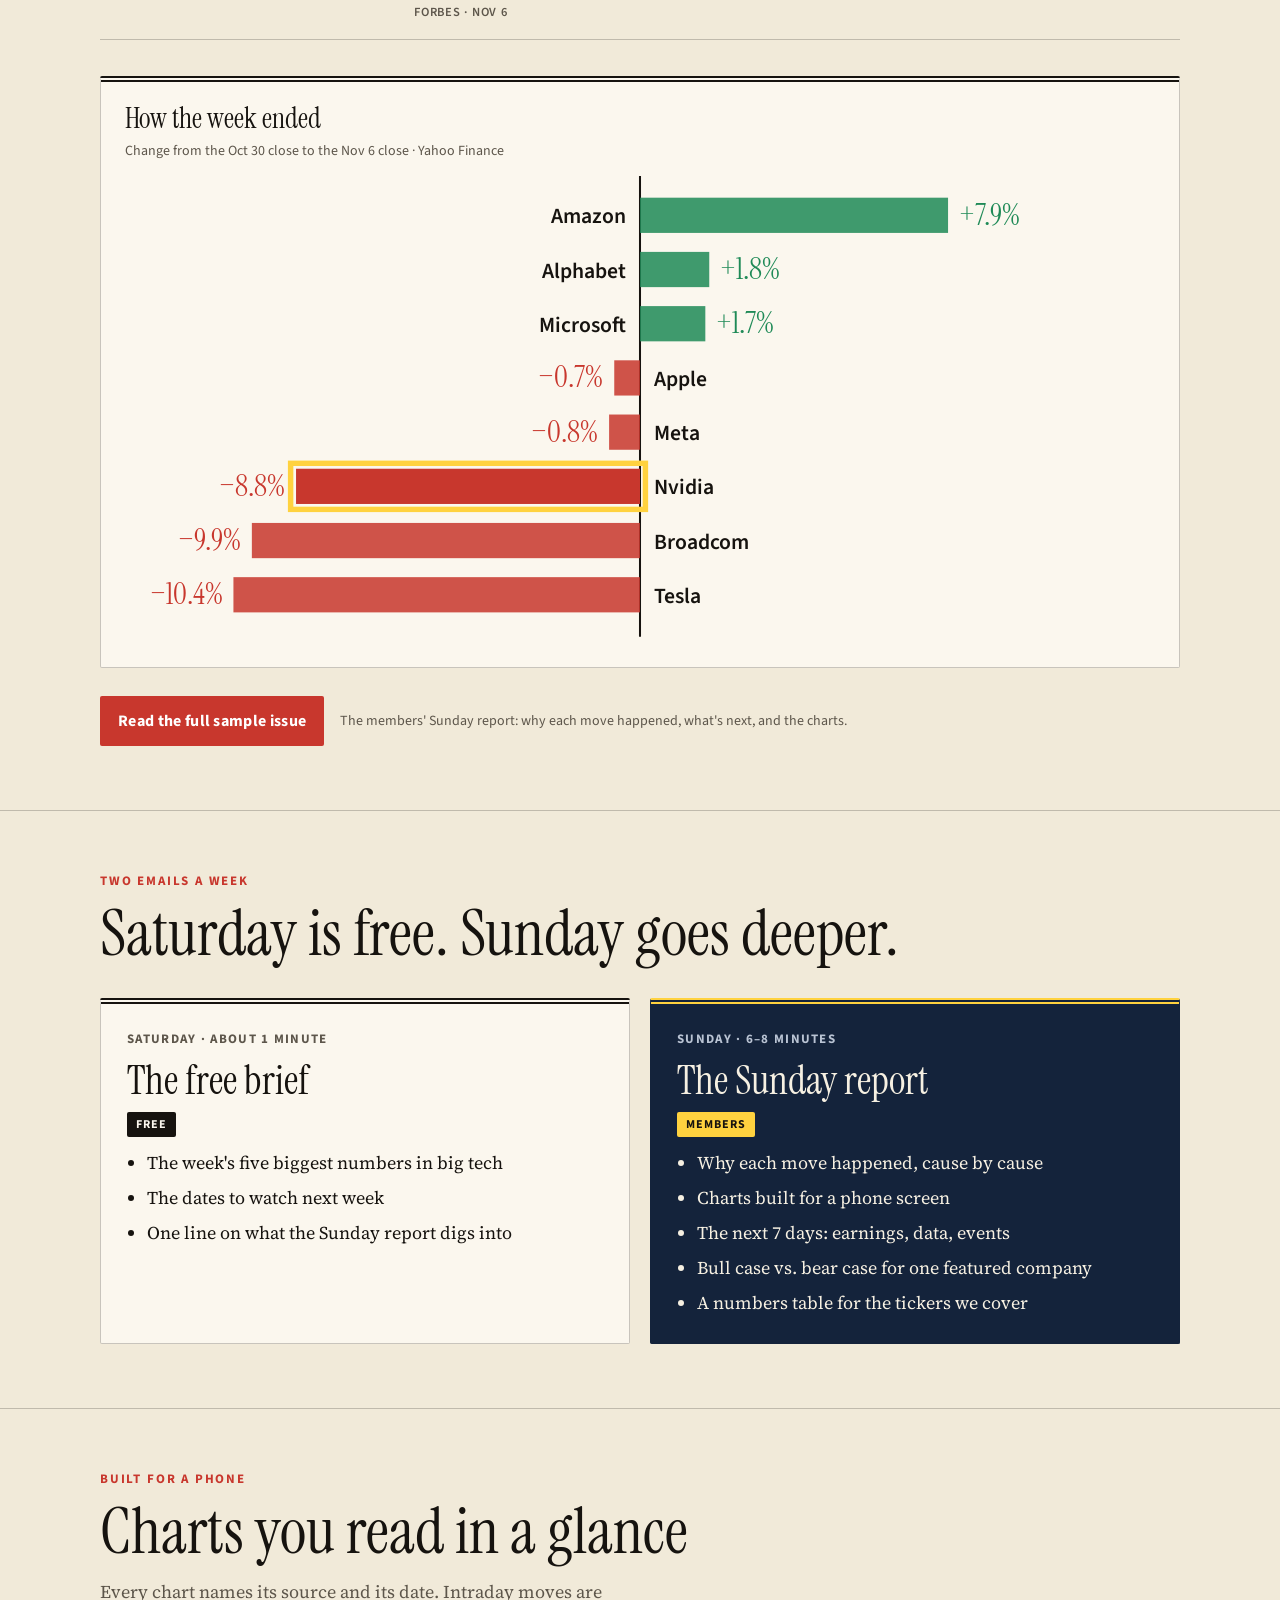
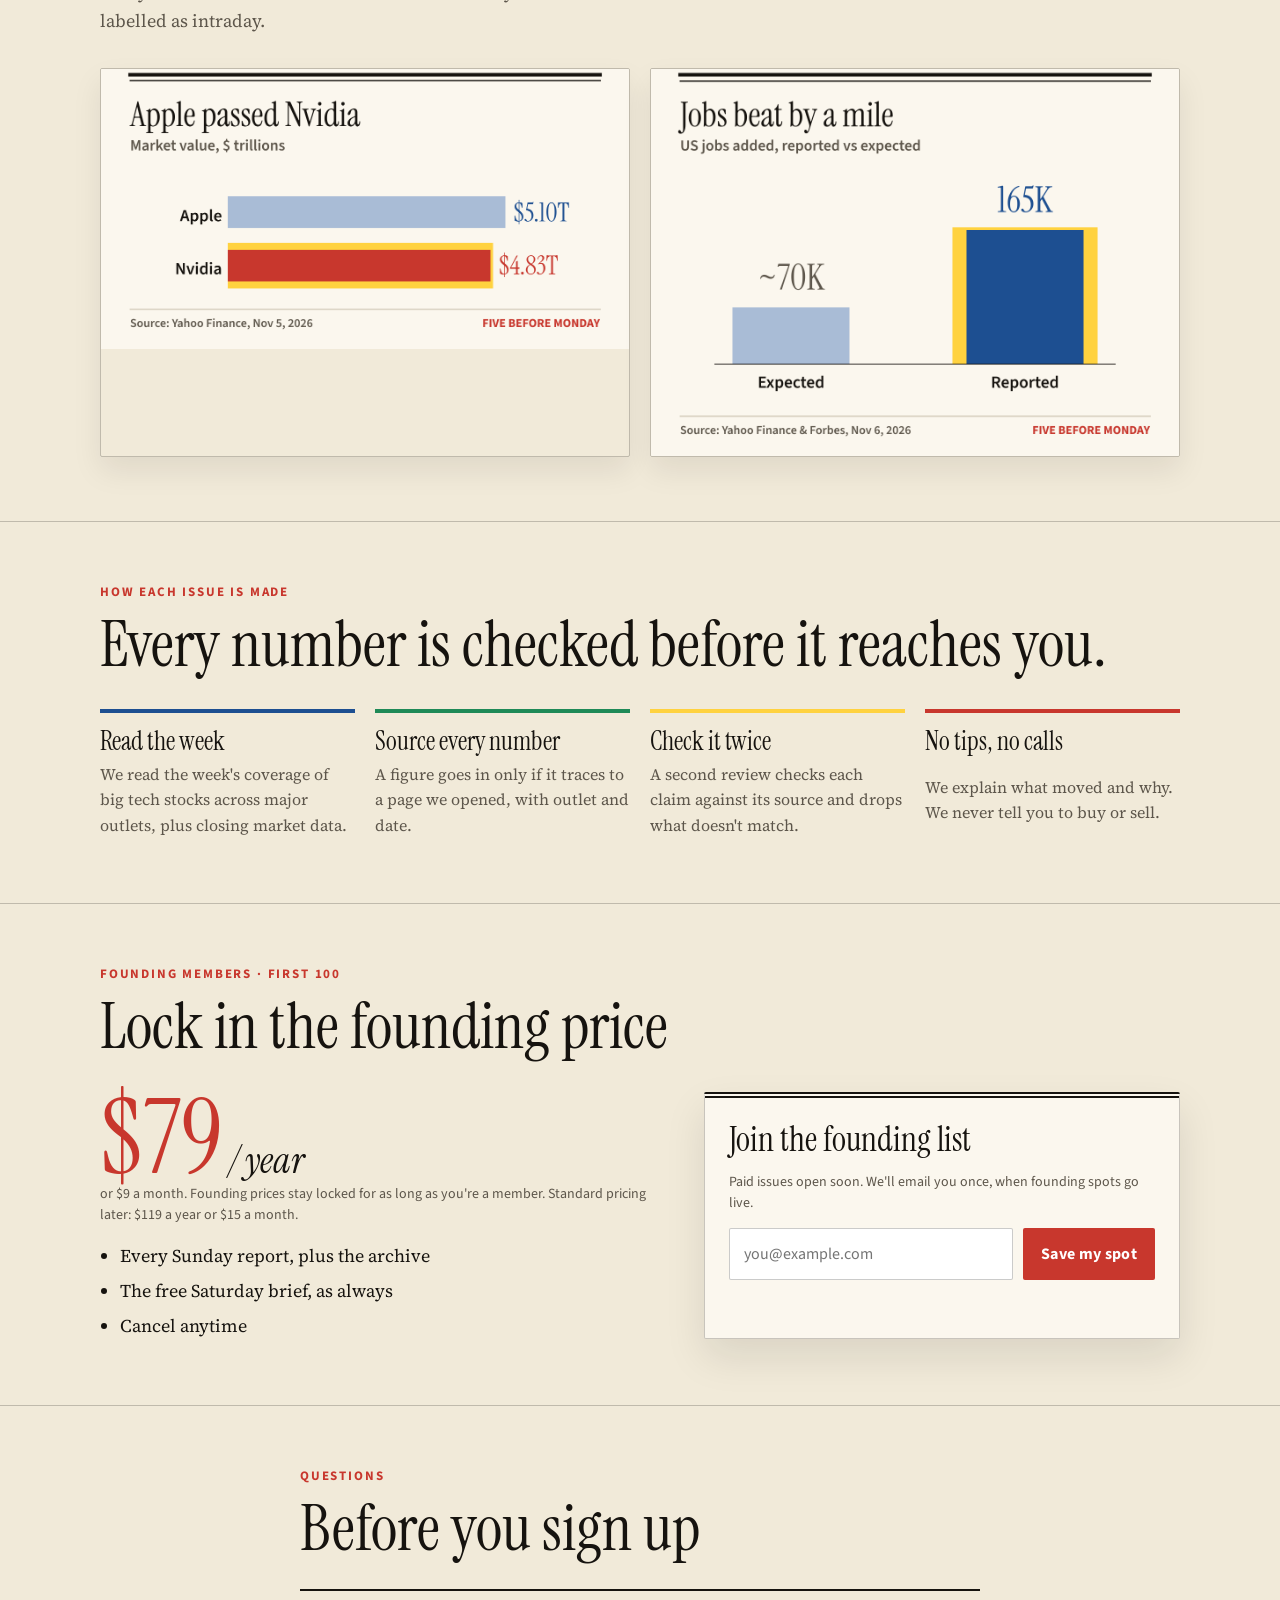
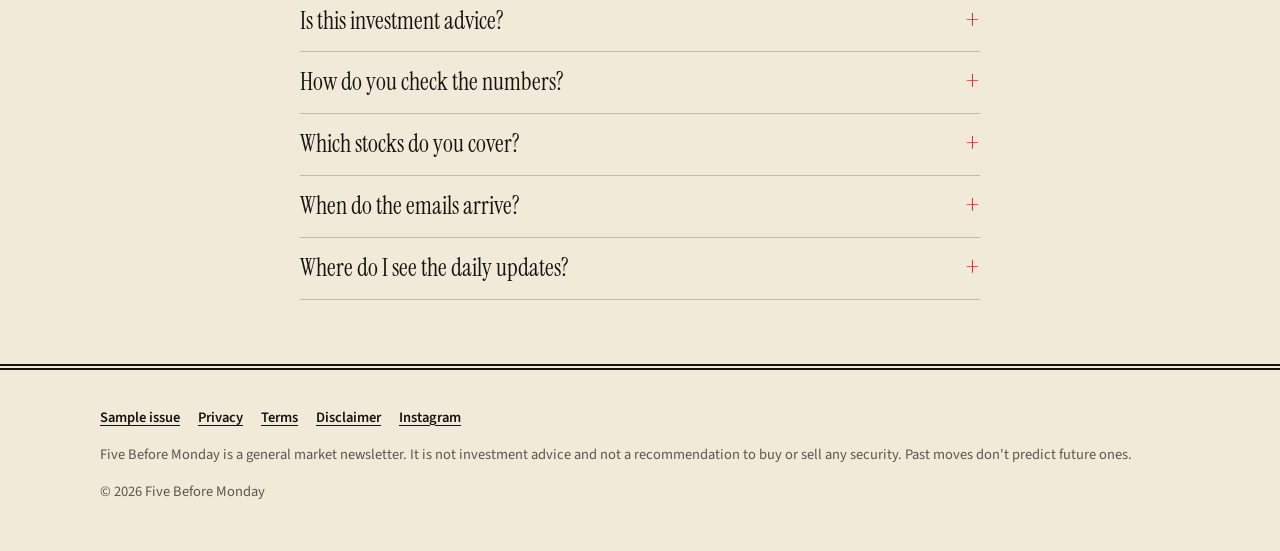
==== commit 1e167b14: "Broadsheet redesign: site, emails and charts in the reels' newspaper style, with colour - styles.css" ====
--- a/index.html
+++ b/index.html
@@ -7,7 +7,7 @@
 <meta name="description" content="The five numbers that moved big tech stocks this week, sourced and explained before Monday's open. Free every Saturday.">
 <link rel="preconnect" href="https://fonts.googleapis.com">
 <link rel="preconnect" href="https://fonts.gstatic.com" crossorigin>
-<link href="https://fonts.googleapis.com/css2?family=Big+Shoulders+Display:wght@800;900&family=IBM+Plex+Mono:wght@400;500;600&family=IBM+Plex+Sans:wght@400;600;700&display=swap" rel="stylesheet">
+<link href="https://fonts.googleapis.com/css2?family=Instrument+Serif:ital@0;1&family=Source+Sans+3:wght@400;600;700&family=Source+Serif+4:ital,opsz,wght@0,8..60,400;0,8..60,700;1,8..60,400&display=swap" rel="stylesheet">
 <link rel="stylesheet" href="styles.css">
 </head>
 <body>
@@ -21,12 +21,13 @@
     </nav>
   </div>
 </header>
+<div class="strip" aria-label="Week to Nov 6 close"><div class="wrap"><span class="label">Week to Nov 6 close</span><span>Amazon <b class="up">▲ +7.9%</b></span><span>Alphabet <b class="up">▲ +1.8%</b></span><span>Microsoft <b class="up">▲ +1.7%</b></span><span>Apple <b class="down">▼ −0.7%</b></span><span>Meta <b class="down">▼ −0.8%</b></span><span>Nvidia <b class="down">▼ −8.8%</b></span><span>Broadcom <b class="down">▼ −9.9%</b></span><span>Tesla <b class="down">▼ −10.4%</b></span></div></div>
 
 <main>
   <div class="wrap hero">
     <div>
       <h1><span class="five">Five</span>Before Monday</h1>
-      <p class="thesis">The five numbers that moved big tech this week, each one sourced and explained, in your inbox before Monday's open.</p>
+      <p class="thesis">The <mark>five numbers</mark> that moved big tech this week, each one sourced and explained, in your inbox before Monday's open.</p>
       <p class="clock">US market's next regular open in <strong id="clock">--</strong></p>
     </div>
     <div class="signup" id="join">
@@ -54,6 +55,7 @@
         <li><span class="num up">165K</span><span class="what">US jobs added, against roughly 70K expected. That put a rate hike back on the table.<span class="src">Yahoo Finance &amp; Forbes · Nov 6</span></span></li>
         <li><span class="num gold">$108B</span><span class="what">The guide Nvidia has to deliver on Nov 17. The stock fell after 6 of its last 10 reports.<span class="src">Forbes · Nov 6</span></span></li>
       </ol>
+      <div class="mini"><h3>How the week ended</h3><p class="fine">Change from the Oct 30 close to the Nov 6 close · Yahoo Finance</p><svg viewBox="0 0 760 340" role="img" aria-label="Weekly change: Amazon +7.9%, Alphabet +1.8%, Microsoft +1.7%, Apple −0.7%, Meta −0.8%, Nvidia −8.8%, Broadcom −9.9%, Tesla −10.4%"><line x1="380" x2="380" y1="0" y2="340" stroke="#16130f" stroke-width="1.5"/><rect x="380.0" y="16" width="227.3" height="26" fill="#1f8a57" opacity="0.85"/><text x="370" y="35.0" text-anchor="end" font-family="'Source Sans 3', Arial, sans-serif" font-weight="600" font-size="16" fill="#16130f">Amazon</text><text x="615.3" y="36.0" text-anchor="start" font-family="'Instrument Serif', Georgia, serif" font-size="22" fill="#1f8a57">+7.9%</text><rect x="380.0" y="56" width="51.1" height="26" fill="#1f8a57" opacity="0.85"/><text x="370" y="75.0" text-anchor="end" font-family="'Source Sans 3', Arial, sans-serif" font-weight="600" font-size="16" fill="#16130f">Alphabet</text><text x="439.1" y="76.0" text-anchor="start" font-family="'Instrument Serif', Georgia, serif" font-size="22" fill="#1f8a57">+1.8%</text><rect x="380.0" y="96" width="48.2" height="26" fill="#1f8a57" opacity="0.85"/><text x="370" y="115.0" text-anchor="end" font-family="'Source Sans 3', Arial, sans-serif" font-weight="600" font-size="16" fill="#16130f">Microsoft</text><text x="436.2" y="116.0" text-anchor="start" font-family="'Instrument Serif', Georgia, serif" font-size="22" fill="#1f8a57">+1.7%</text><rect x="361.0" y="136" width="19.0" height="26" fill="#c8372d" opacity="0.85"/><text x="390" y="155.0" text-anchor="start" font-family="'Source Sans 3', Arial, sans-serif" font-weight="600" font-size="16" fill="#16130f">Apple</text><text x="353.0" y="156.0" text-anchor="end" font-family="'Instrument Serif', Georgia, serif" font-size="22" fill="#c8372d">−0.7%</text><rect x="357.2" y="176" width="22.8" height="26" fill="#c8372d" opacity="0.85"/><text x="390" y="195.0" text-anchor="start" font-family="'Source Sans 3', Arial, sans-serif" font-weight="600" font-size="16" fill="#16130f">Meta</text><text x="349.2" y="196.0" text-anchor="end" font-family="'Instrument Serif', Georgia, serif" font-size="22" fill="#c8372d">−0.8%</text><rect x="126.2" y="216" width="253.8" height="26" fill="#c8372d" opacity="1"/><rect x="122.2" y="212" width="261.8" height="34" fill="none" stroke="#ffd23f" stroke-width="4"/><text x="390" y="235.0" text-anchor="start" font-family="'Source Sans 3', Arial, sans-serif" font-weight="600" font-size="16" fill="#16130f">Nvidia</text><text x="118.2" y="236.0" text-anchor="end" font-family="'Instrument Serif', Georgia, serif" font-size="22" fill="#c8372d">−8.8%</text><rect x="93.6" y="256" width="286.4" height="26" fill="#c8372d" opacity="0.85"/><text x="390" y="275.0" text-anchor="start" font-family="'Source Sans 3', Arial, sans-serif" font-weight="600" font-size="16" fill="#16130f">Broadcom</text><text x="85.6" y="276.0" text-anchor="end" font-family="'Instrument Serif', Georgia, serif" font-size="22" fill="#c8372d">−9.9%</text><rect x="80.0" y="296" width="300.0" height="26" fill="#c8372d" opacity="0.85"/><text x="390" y="315.0" text-anchor="start" font-family="'Source Sans 3', Arial, sans-serif" font-weight="600" font-size="16" fill="#16130f">Tesla</text><text x="72.0" y="316.0" text-anchor="end" font-family="'Instrument Serif', Georgia, serif" font-size="22" fill="#c8372d">−10.4%</text></svg></div>
       <div class="more">
         <a class="btn" href="sample.html">Read the full sample issue</a>
         <span class="fine">The members' Sunday report: why each move happened, what's next, and the charts.</span>
--- a/styles.css
+++ b/styles.css
@@ -1,169 +1,204 @@
-/* Five Before Monday — one visual world, shared with the @tech_stocks_news reels: gold on near-black.
-   Layout idea: a market tape. One oversized display face for names and numbers, a calm text column for the reasons. */
+/* Five Before Monday — broadsheet style, shared with the @tech_stocks_news reels.
+   Printed paper and ink, a serif masthead, and colour where it carries meaning:
+   red/green for moves, cobalt for links and charts, highlighter yellow for the one thing to notice. */
 :root {
-  --bg: #0c0b0a;
-  --card: #17140f;
-  --line: #2a251d;
-  --ink: #f4efe6;
-  --soft: #9c9488;
-  --gold: #f2c25b;
-  --gold-deep: #c98a1e;
-  --green: #3fb87d;
-  --red: #e8584d;
-  --display: "Big Shoulders Display", "Arial Narrow", Impact, sans-serif;
-  --body: "IBM Plex Sans", "Helvetica Neue", Arial, sans-serif;
-  --mono: "IBM Plex Mono", ui-monospace, "SFMono-Regular", Menlo, monospace;
-  color-scheme: dark;
+  --paper: #f1ead9;
+  --card: #fbf7ee;
+  --ink: #16130f;
+  --soft: #5d564b;
+  --rule: rgba(22, 19, 15, 0.22);
+  --navy: #14233b;
+  --navy-card: #1c2f4d;
+  --blue: #1d4f91;
+  --highlight: #ffd23f;
+  --green: #1f8a57;
+  --red: #c8372d;
+  --gold: #1d4f91; /* old token name, now the cobalt accent */
+  --display: "Instrument Serif", Georgia, "Times New Roman", serif;
+  --body: "Source Serif 4", Georgia, serif;
+  --label: "Source Sans 3", "Helvetica Neue", Arial, sans-serif;
+  --mono: var(--label);
+  color-scheme: light;
 }
 
 * { box-sizing: border-box; }
 html { -webkit-text-size-adjust: 100%; }
 body {
   margin: 0;
-  background: var(--bg);
+  background: var(--paper);
   color: var(--ink);
-  font: 400 17px/1.6 var(--body);
+  font: 400 18px/1.6 var(--body);
+  position: relative;
+}
+/* Real paper texture (Paper Shaders still), pinned behind the page so the folds don't repeat. */
+body::before {
+  content: ""; position: fixed; inset: 0; z-index: -1; pointer-events: none;
+  background: url("img/paper.jpg") center / cover no-repeat;
+  opacity: 0.55; mix-blend-mode: multiply;
 }
 img { max-width: 100%; height: auto; display: block; }
-a { color: var(--gold); text-underline-offset: 3px; }
-a:focus-visible, button:focus-visible, input:focus-visible { outline: 2px solid var(--gold); outline-offset: 3px; }
-h1, h2, h3 { text-wrap: balance; margin: 0; }
+a { color: var(--blue); text-underline-offset: 3px; text-decoration-thickness: 1px; }
+a:focus-visible, button:focus-visible, input:focus-visible { outline: 2px solid var(--blue); outline-offset: 3px; }
+h1, h2, h3 { text-wrap: balance; margin: 0; font-weight: 400; }
 p { margin: 0; }
+mark, .hl { background: linear-gradient(transparent 38%, var(--highlight) 38%, var(--highlight) 92%, transparent 92%); color: inherit; padding: 0 0.08em; }
 
 .wrap { width: min(1080px, 100% - 40px); margin-inline: auto; }
 .narrow { width: min(680px, 100% - 40px); margin-inline: auto; }
 
-/* Top bar */
-.bar { border-bottom: 1px solid var(--line); }
-.bar .wrap { display: flex; align-items: center; justify-content: space-between; gap: 16px; padding-block: 14px; }
-.mark { font: 900 22px/1 var(--display); letter-spacing: 0.04em; text-transform: uppercase; color: var(--ink); text-decoration: none; display: flex; align-items: center; gap: 10px; }
-.mark b { background: var(--gold); color: var(--bg); padding: 2px 8px 0; border-radius: 4px; }
-.bar nav { display: flex; gap: 20px; font-size: 15px; }
+/* Top bar: dateline strip */
+.bar { border-bottom: 1px solid var(--rule); }
+.bar .wrap { display: flex; align-items: center; justify-content: space-between; gap: 16px; padding-block: 12px; }
+.mark { font: 400 26px/1 var(--display); color: var(--ink); text-decoration: none; display: flex; align-items: center; gap: 10px; }
+.mark b { background: var(--red); color: var(--card); font-weight: 400; padding: 2px 9px 0; border-radius: 2px; }
+.bar nav { display: flex; gap: 22px; font: 600 14px var(--label); letter-spacing: 0.06em; text-transform: uppercase; }
 .bar nav a { color: var(--soft); text-decoration: none; }
 .bar nav a:hover { color: var(--ink); }
 
-/* Hero */
-.hero { padding: 56px 0 48px; display: grid; grid-template-columns: 1.25fr 1fr; gap: 48px; align-items: end; }
+/* Market strip: this week's moves in colour */
+.strip { background: var(--navy); color: #f6f0e2; font: 600 14px/1 var(--label); letter-spacing: 0.04em; overflow: hidden; }
+.strip .wrap { display: flex; gap: 26px; padding-block: 11px; white-space: nowrap; overflow-x: auto; scrollbar-width: none; }
+.strip .wrap::-webkit-scrollbar { display: none; }
+.strip span { display: inline-flex; gap: 8px; }
+.strip .up { color: #5fd39a; }
+.strip .down { color: #ff7a6e; }
+.strip .label { color: var(--highlight); }
+
+/* Hero: masthead */
+.hero { padding: 40px 0 48px; display: grid; grid-template-columns: 1.25fr 1fr; gap: 48px; align-items: end; }
 .hero h1 {
-  font: 900 clamp(64px, 11vw, 148px)/0.86 var(--display);
-  text-transform: uppercase; letter-spacing: -0.01em;
-}
-.hero h1 .five { color: var(--gold); display: block; }
-.thesis { font-size: 20px; line-height: 1.5; max-width: 34ch; margin-top: 24px; }
-.clock { font: 500 14px/1.4 var(--mono); color: var(--soft); margin-top: 20px; font-variant-numeric: tabular-nums; }
-.clock strong { color: var(--gold); font-weight: 600; }
-
-.signup { background: var(--card); border: 1px solid var(--line); border-radius: 14px; padding: 24px; display: grid; gap: 14px; }
-.signup h2 { font: 800 30px/1 var(--display); text-transform: uppercase; letter-spacing: 0.02em; }
+  font: 400 clamp(64px, 10.5vw, 136px)/0.9 var(--display); letter-spacing: -0.01em;
+  border-bottom: 6px double var(--ink); padding-bottom: 18px;
+}
+.hero h1 .five { display: block; font-style: italic; color: var(--red); }
+.thesis { font-size: 21px; line-height: 1.5; max-width: 34ch; margin-top: 22px; }
+.clock { font: 600 14px/1.4 var(--label); letter-spacing: 0.06em; text-transform: uppercase; color: var(--soft); margin-top: 18px; font-variant-numeric: tabular-nums; }
+.clock strong { color: var(--blue); font-weight: 700; }
+
+.signup { background: var(--card); border: 1px solid var(--rule); border-top: 6px double var(--ink); border-radius: 2px; padding: 24px; display: grid; gap: 14px; box-shadow: 0 18px 40px rgba(22,19,15,0.10); }
+.signup h2 { font: 400 34px/1.05 var(--display); }
 .signup form { display: flex; flex-wrap: wrap; gap: 10px; }
 .signup label { position: absolute; width: 1px; height: 1px; overflow: hidden; clip: rect(0 0 0 0); }
 .signup input {
-  flex: 1 1 200px; min-width: 0; font: 400 16px var(--body); color: var(--ink);
-  background: var(--bg); border: 1px solid var(--line); border-radius: 10px; padding: 14px 14px;
+  flex: 1 1 200px; min-width: 0; font: 400 16px var(--label); color: var(--ink);
+  background: #fff; border: 1px solid var(--rule); border-radius: 2px; padding: 14px;
 }
 .signup button, .btn {
-  font: 700 16px var(--body); color: var(--bg); background: var(--gold); border: 0; border-radius: 10px;
-  padding: 14px 18px; cursor: pointer; text-decoration: none; display: inline-block;
-}
-.signup button:hover, .btn:hover { background: #ffd57a; }
-.fine { font-size: 13.5px; color: var(--soft); }
-.status { font-size: 14px; color: var(--gold); min-height: 1.4em; }
+  font: 700 16px var(--label); color: #fff; background: var(--red); border: 0; border-radius: 2px;
+  padding: 14px 18px; cursor: pointer; text-decoration: none; display: inline-block; letter-spacing: 0.02em;
+}
+.signup button:hover, .btn:hover { background: #a92b22; }
+.fine { font: 400 14px/1.5 var(--label); color: var(--soft); }
+.status { font: 600 14px var(--label); color: var(--green); min-height: 1.4em; }
 
 /* Section frame */
-section { padding: 64px 0; border-top: 1px solid var(--line); }
-.kicker { font: 600 13px/1 var(--mono); letter-spacing: 0.12em; text-transform: uppercase; color: var(--gold); margin-bottom: 14px; }
-.h2 { font: 900 clamp(40px, 6vw, 64px)/0.95 var(--display); text-transform: uppercase; }
+section { padding: 64px 0; border-top: 1px solid var(--rule); }
+.kicker { font: 700 13px/1 var(--label); letter-spacing: 0.14em; text-transform: uppercase; color: var(--red); margin-bottom: 14px; }
+.h2 { font: 400 clamp(40px, 6vw, 64px)/1 var(--display); }
 .lede { color: var(--soft); max-width: 60ch; margin-top: 14px; }
 
-/* The tape: five numbers */
-.tape { list-style: none; padding: 0; margin: 32px 0 0; display: grid; gap: 0; counter-reset: n; }
+/* The tape: five numbers, each with its colour */
+.tape { list-style: none; padding: 0; margin: 32px 0 0; display: grid; gap: 0; counter-reset: n; border-top: 2px solid var(--ink); }
 .tape li {
   display: grid; grid-template-columns: 44px minmax(150px, 230px) 1fr; gap: 20px; align-items: baseline;
-  padding: 18px 0; border-bottom: 1px solid var(--line); counter-increment: n;
-}
-.tape li::before { content: counter(n); font: 600 14px var(--mono); color: var(--soft); }
-.tape .num { font: 900 clamp(44px, 6vw, 64px)/0.9 var(--display); font-variant-numeric: tabular-nums; }
+  padding: 18px 0; border-bottom: 1px solid var(--rule); counter-increment: n;
+}
+.tape li::before { content: counter(n); font: 400 28px var(--display); font-style: italic; color: var(--soft); }
+.tape .num { font: 400 clamp(48px, 6.5vw, 72px)/0.9 var(--display); font-variant-numeric: tabular-nums; }
 .tape .down { color: var(--red); }
 .tape .up { color: var(--green); }
-.tape .gold { color: var(--gold); }
-.tape .what { font-size: 17px; }
-.tape .src { display: block; font: 400 13px var(--mono); color: var(--soft); margin-top: 4px; }
+.tape .gold { color: var(--blue); }
+.tape .what { font-size: 18px; }
+.tape .src { display: block; font: 600 12.5px var(--label); letter-spacing: 0.06em; text-transform: uppercase; color: var(--soft); margin-top: 6px; }
 .more { margin-top: 28px; display: flex; gap: 16px; flex-wrap: wrap; align-items: center; }
+
+/* Mini chart (inline SVG) */
+.mini { margin-top: 36px; background: var(--card); border: 1px solid var(--rule); border-top: 6px double var(--ink); padding: 22px 24px; border-radius: 2px; }
+.mini h3 { font: 400 28px/1.1 var(--display); }
+.mini .fine { margin-top: 6px; }
+.mini svg { width: 100%; height: auto; margin-top: 14px; }
 
 /* Two emails */
 .pair { display: grid; grid-template-columns: 1fr 1fr; gap: 20px; margin-top: 32px; }
-.mail { background: var(--card); border: 1px solid var(--line); border-radius: 14px; padding: 26px; display: grid; gap: 12px; align-content: start; }
-.mail.paid { border-color: var(--gold-deep); }
-.mail .when { font: 600 13px var(--mono); letter-spacing: 0.08em; text-transform: uppercase; color: var(--soft); }
-.mail h3 { font: 800 34px/1 var(--display); text-transform: uppercase; }
+.mail { background: var(--card); border: 1px solid var(--rule); border-top: 6px double var(--ink); border-radius: 2px; padding: 26px; display: grid; gap: 12px; align-content: start; }
+.mail.paid { background: var(--navy); color: #f6f0e2; border-color: var(--navy); border-top-color: var(--highlight); }
+.mail .when { font: 700 13px var(--label); letter-spacing: 0.1em; text-transform: uppercase; color: var(--soft); }
+.mail.paid .when { color: #b9c3d3; }
+.mail h3 { font: 400 40px/1 var(--display); }
 .mail ul { margin: 0; padding-left: 20px; display: grid; gap: 6px; }
-.tag { justify-self: start; font: 600 12px var(--mono); padding: 4px 8px; border-radius: 6px; background: var(--line); color: var(--ink); }
-.mail.paid .tag { background: var(--gold); color: var(--bg); }
+.tag { justify-self: start; font: 700 12px var(--label); letter-spacing: 0.08em; text-transform: uppercase; padding: 4px 9px; border-radius: 2px; background: var(--ink); color: var(--card); }
+.mail.paid .tag { background: var(--highlight); color: var(--ink); }
 
 /* Charts gallery */
 .charts { display: grid; grid-template-columns: repeat(2, 1fr); gap: 20px; margin-top: 32px; }
-.charts figure { margin: 0; border-radius: 12px; overflow: hidden; border: 1px solid var(--line); }
+.charts figure { margin: 0; border-radius: 2px; overflow: hidden; border: 1px solid var(--rule); box-shadow: 0 14px 30px rgba(22,19,15,0.08); }
 
 /* Method */
 .steps { list-style: none; padding: 0; margin: 32px 0 0; display: grid; grid-template-columns: repeat(4, 1fr); gap: 20px; }
-.steps li { border-top: 2px solid var(--gold); padding-top: 14px; display: grid; gap: 6px; }
-.steps b { font: 800 22px/1.1 var(--display); text-transform: uppercase; }
-.steps span { color: var(--soft); font-size: 15.5px; }
+.steps li { border-top: 4px solid var(--blue); padding-top: 14px; display: grid; gap: 6px; }
+.steps li:nth-child(2) { border-color: var(--green); }
+.steps li:nth-child(3) { border-color: var(--highlight); }
+.steps li:nth-child(4) { border-color: var(--red); }
+.steps b { font: 400 26px/1.1 var(--display); }
+.steps span { color: var(--soft); font-size: 16px; }
 
 /* Pricing */
 .price { display: grid; grid-template-columns: 1.2fr 1fr; gap: 32px; align-items: center; margin-top: 32px; }
-.price .amount { font: 900 clamp(56px, 8vw, 88px)/0.9 var(--display); color: var(--gold); font-variant-numeric: tabular-nums; }
-.price .amount small { font-size: 0.4em; color: var(--ink); }
+.price .amount { font: 400 clamp(64px, 9vw, 104px)/0.9 var(--display); color: var(--red); font-variant-numeric: tabular-nums; }
+.price .amount small { font-size: 0.36em; color: var(--ink); font-style: italic; }
 .price ul { padding-left: 20px; margin: 16px 0 0; display: grid; gap: 6px; }
 
 /* FAQ */
-.faq { margin-top: 28px; display: grid; gap: 0; }
-.faq details { border-bottom: 1px solid var(--line); padding: 16px 0; }
-.faq summary { cursor: pointer; font-weight: 600; list-style: none; display: flex; justify-content: space-between; gap: 16px; }
-.faq summary::after { content: "+"; font: 600 20px var(--mono); color: var(--gold); }
+.faq { margin-top: 28px; display: grid; gap: 0; border-top: 2px solid var(--ink); }
+.faq details { border-bottom: 1px solid var(--rule); padding: 16px 0; }
+.faq summary { cursor: pointer; font: 400 24px/1.2 var(--display); list-style: none; display: flex; justify-content: space-between; gap: 16px; }
+.faq summary::-webkit-details-marker { display: none; }
+.faq summary::after { content: "+"; font: 400 28px/1 var(--display); color: var(--red); }
 .faq details[open] summary::after { content: "−"; }
 .faq p { color: var(--soft); margin-top: 10px; max-width: 64ch; }
 
 /* Footer */
-footer { border-top: 1px solid var(--line); padding: 36px 0 48px; font-size: 14px; color: var(--soft); }
+footer { border-top: 6px double var(--ink); padding: 36px 0 48px; font: 400 14.5px/1.6 var(--label); color: var(--soft); }
 footer .wrap { display: grid; gap: 14px; }
-footer nav { display: flex; gap: 18px; flex-wrap: wrap; }
+footer nav { display: flex; gap: 18px; flex-wrap: wrap; font-weight: 600; }
 footer a { color: var(--ink); }
 
 /* Article (sample issue + legal) */
 .article { padding: 48px 0 64px; }
-.article h1 { font: 900 clamp(48px, 9vw, 84px)/0.9 var(--display); text-transform: uppercase; }
-.article h2 { font: 800 32px/1 var(--display); text-transform: uppercase; margin: 44px 0 14px; color: var(--gold); }
-.article h3 { font-size: 18px; margin: 22px 0 6px; }
+.article h1 { font: 400 clamp(52px, 9vw, 92px)/0.95 var(--display); border-bottom: 6px double var(--ink); padding-bottom: 16px; }
+.article h2 { font: 400 36px/1.05 var(--display); margin: 48px 0 14px; padding-top: 12px; border-top: 2px solid var(--ink); }
+.article h3 { font: 700 19px var(--body); margin: 22px 0 6px; }
 .article p, .article li { max-width: 65ch; }
 .article p + p { margin-top: 12px; }
 .article ul, .article ol { padding-left: 22px; display: grid; gap: 8px; }
-.article figure { margin: 22px 0; border-radius: 12px; overflow: hidden; border: 1px solid var(--line); }
-.meta { font: 500 14px var(--mono); color: var(--soft); margin-top: 14px; }
-.notice { background: var(--card); border-left: 3px solid var(--gold); padding: 14px 16px; border-radius: 0 10px 10px 0; font-size: 15px; margin-top: 22px; color: var(--soft); }
-.cause { background: var(--card); border: 1px solid var(--line); border-radius: 12px; padding: 18px 20px; margin-top: 14px; }
-.cause .stat { font: 900 40px/1 var(--display); color: var(--gold); }
+.article figure { margin: 22px 0; border-radius: 2px; overflow: hidden; border: 1px solid var(--rule); }
+.meta { font: 600 13px var(--label); letter-spacing: 0.08em; text-transform: uppercase; color: var(--soft); margin-top: 14px; }
+.notice { background: #fff6cf; border-left: 4px solid var(--highlight); padding: 14px 16px; border-radius: 0 2px 2px 0; font: 400 15px/1.55 var(--label); margin-top: 22px; color: var(--ink); }
+.cause { background: var(--card); border: 1px solid var(--rule); border-left: 5px solid var(--red); border-radius: 2px; padding: 18px 20px; margin-top: 14px; }
+.cause .stat { font: 400 48px/1 var(--display); color: var(--red); }
 .cause .chain { margin-top: 8px; color: var(--ink); }
-.cause .src { font: 400 13px var(--mono); color: var(--soft); margin-top: 8px; }
+.cause .src { font: 600 12.5px var(--label); letter-spacing: 0.06em; text-transform: uppercase; color: var(--soft); margin-top: 8px; }
 .versus { display: grid; grid-template-columns: 1fr 1fr; gap: 14px; }
-.versus div { background: var(--card); border: 1px solid var(--line); border-radius: 12px; padding: 18px 20px; }
-.versus h3 { margin-top: 0; }
+.versus div { background: var(--card); border: 1px solid var(--rule); border-radius: 2px; padding: 18px 20px; }
+.versus h3 { margin-top: 0; font: 400 28px var(--display); }
+.bull { border-top: 5px solid var(--green) !important; }
+.bear { border-top: 5px solid var(--red) !important; }
 .bull h3 { color: var(--green); }
 .bear h3 { color: var(--red); }
 .table-wrap { overflow-x: auto; }
-table { border-collapse: collapse; width: 100%; font-variant-numeric: tabular-nums; font-size: 15px; }
-th, td { text-align: left; padding: 10px 12px 10px 0; border-bottom: 1px solid var(--line); vertical-align: top; }
-th { font: 600 12px var(--mono); letter-spacing: 0.08em; text-transform: uppercase; color: var(--soft); }
-td.n { font-family: var(--mono); white-space: nowrap; }
+table { border-collapse: collapse; width: 100%; font-variant-numeric: tabular-nums; font: 400 15px var(--label); border-top: 2px solid var(--ink); }
+th, td { text-align: left; padding: 10px 12px 10px 0; border-bottom: 1px solid var(--rule); vertical-align: top; }
+th { font: 700 12px var(--label); letter-spacing: 0.1em; text-transform: uppercase; color: var(--soft); }
+td.n { font-family: var(--label); font-weight: 600; white-space: nowrap; }
 
 @media (max-width: 820px) {
   .hero, .pair, .price, .charts { grid-template-columns: 1fr; }
   .steps { grid-template-columns: 1fr 1fr; }
-  .hero { padding-top: 36px; gap: 32px; }
+  .hero { padding-top: 28px; gap: 32px; }
   .bar nav a.hide-sm { display: none; }
 }
 @media (max-width: 480px) {
-  body { font-size: 16px; }
+  body { font-size: 17px; }
   .tape li { grid-template-columns: 28px 1fr; gap: 6px 12px; }
   .tape .what { grid-column: 2; }
   .steps, .versus { grid-template-columns: 1fr; }
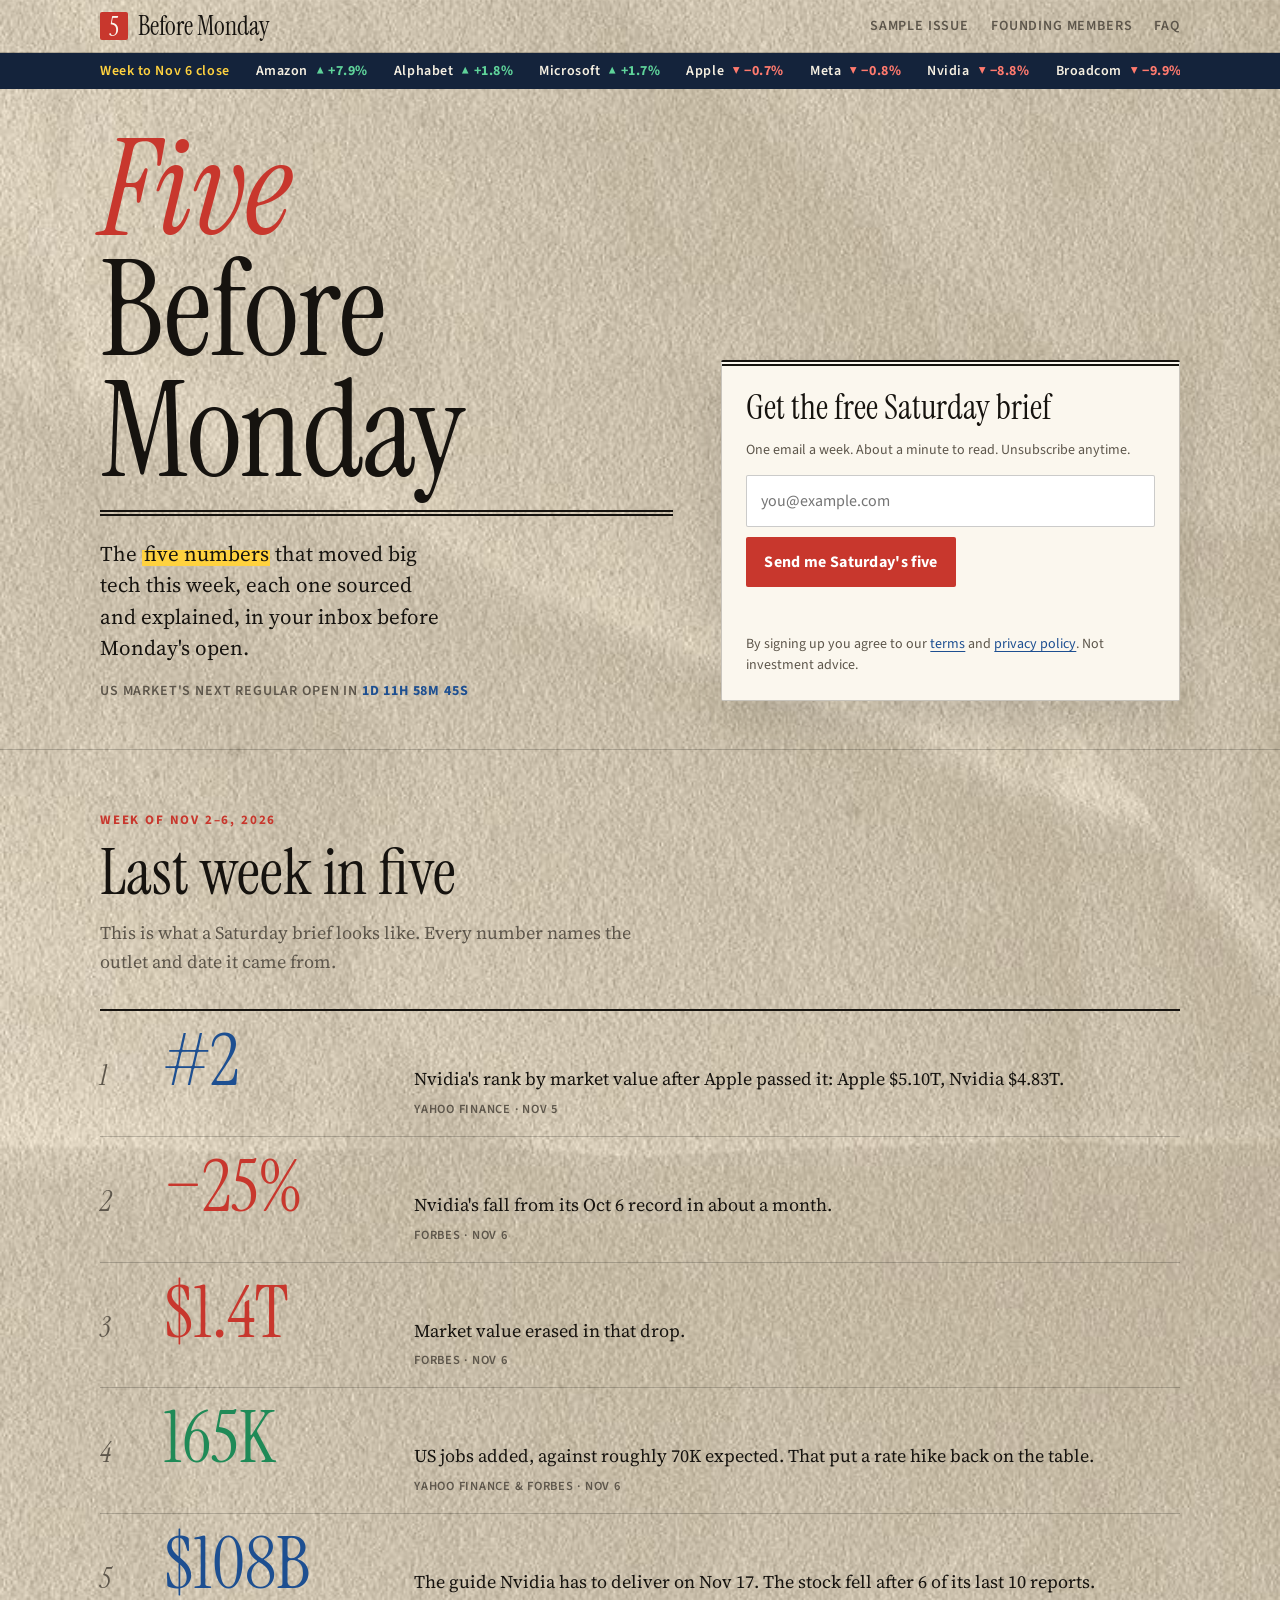
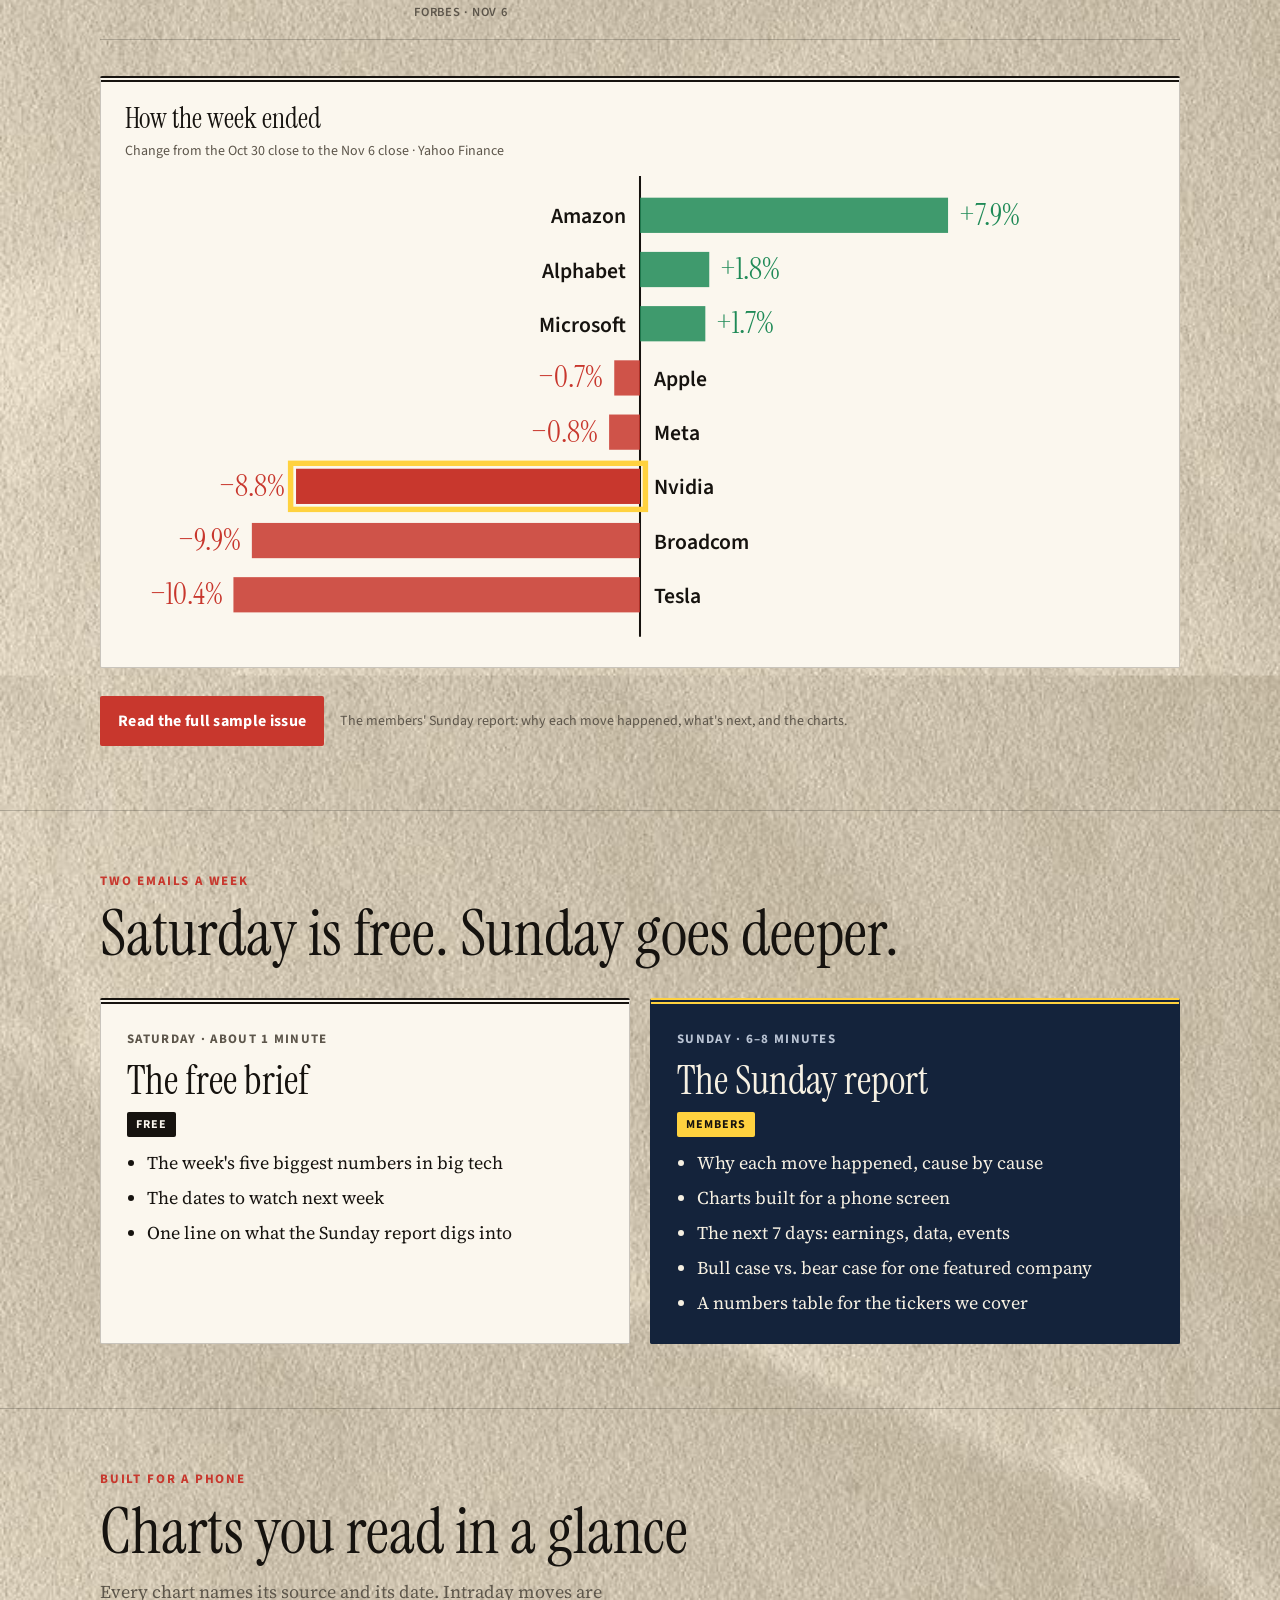
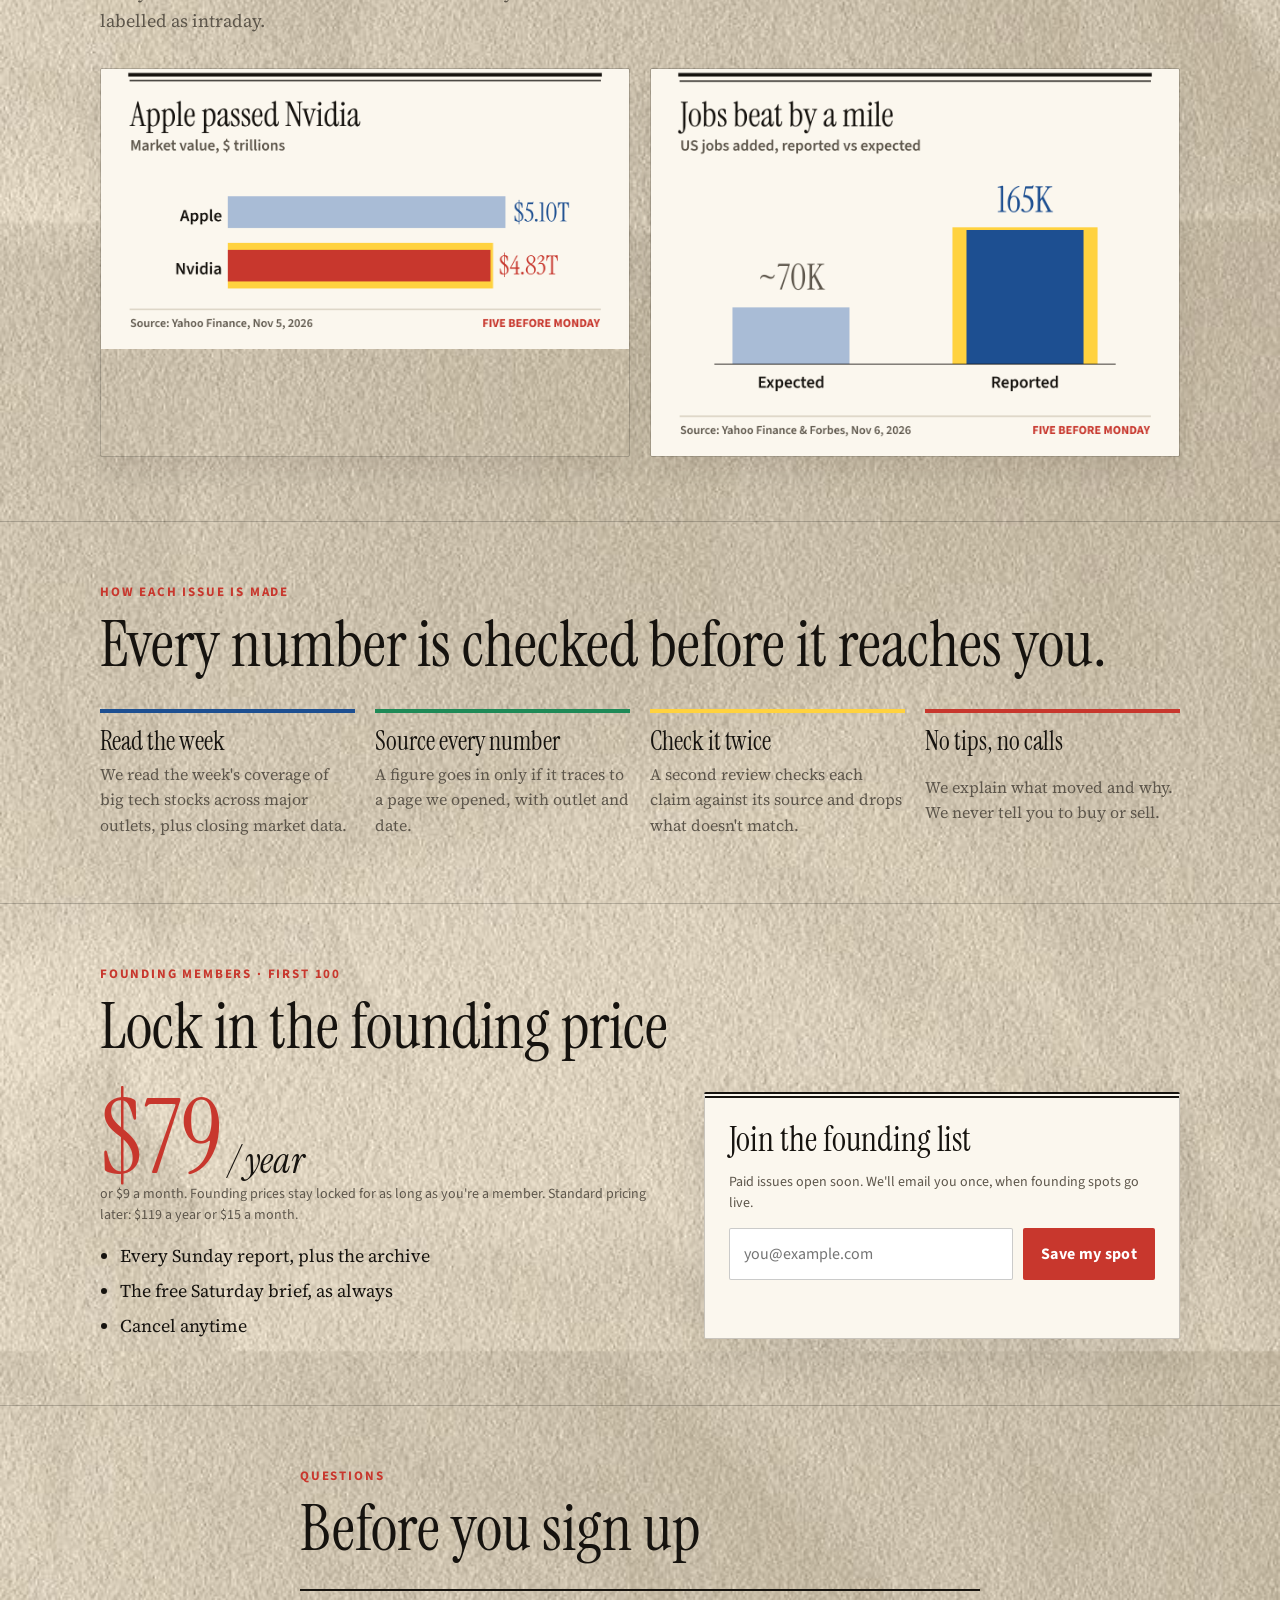
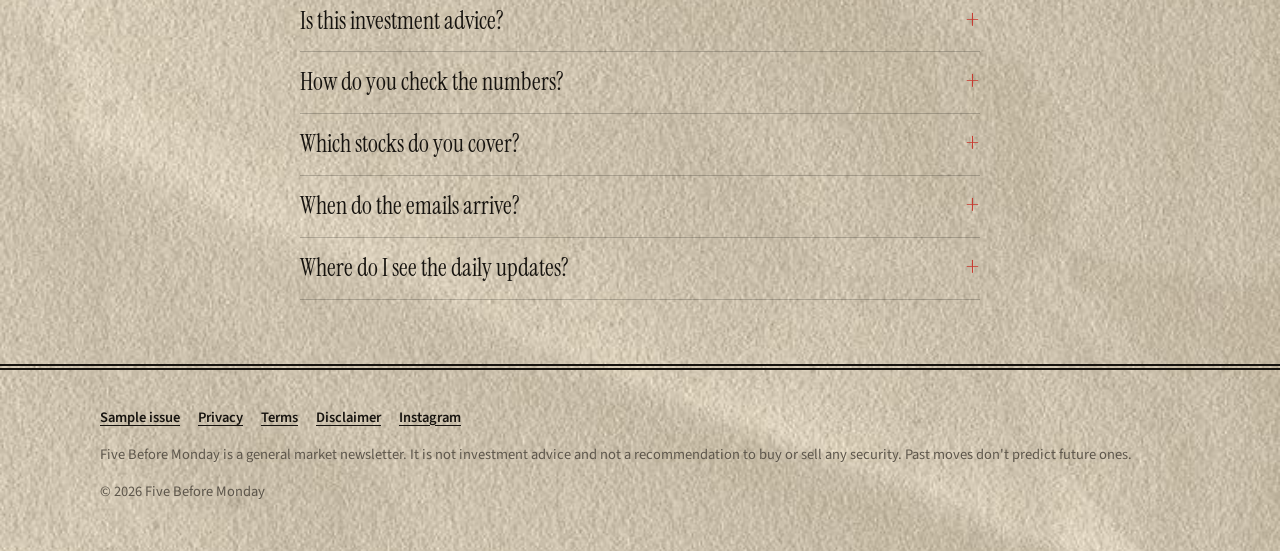
==== commit a1220a0b: "Rename the Instagram handle to @fivebeforemonday Co-Authored-By: Claude Opus 5.5 <noreply@anthropic." ====
--- a/index.html
+++ b/index.html
@@ -156,7 +156,7 @@
         <details><summary>How do you check the numbers?</summary><p>Every price and move is checked against closing market data. Every other figure must trace to a source page we opened, and claims are checked against those sources. Anything that reads like a tip is cut.</p></details>
         <details><summary>Which stocks do you cover?</summary><p>Big US tech and the most-watched tickers: Nvidia, Apple, Microsoft, Alphabet, Amazon, Meta, Tesla and the companies moving around them.</p></details>
         <details><summary>When do the emails arrive?</summary><p>The free brief lands on Saturday. The members' report lands on Sunday, before Monday's open in New York and London.</p></details>
-        <details><summary>Where do I see the daily updates?</summary><p>On Instagram at <a href="https://www.instagram.com/tech_stocks_news/">@tech_stocks_news</a>, one short video per trading day.</p></details>
+        <details><summary>Where do I see the daily updates?</summary><p>On Instagram at <a href="https://www.instagram.com/fivebeforemonday/">@fivebeforemonday</a>, one short video per trading day.</p></details>
       </div>
     </div>
   </section>
@@ -169,7 +169,7 @@
       <a href="privacy.html">Privacy</a>
       <a href="terms.html">Terms</a>
       <a href="disclaimer.html">Disclaimer</a>
-      <a href="https://www.instagram.com/tech_stocks_news/">Instagram</a>
+      <a href="https://www.instagram.com/fivebeforemonday/">Instagram</a>
     </nav>
     <p>Five Before Monday is a general market newsletter. It is not investment advice and not a recommendation to buy or sell any security. Past moves don't predict future ones.</p>
     <p>© 2026 Five Before Monday</p>
--- a/styles.css
+++ b/styles.css
@@ -1,4 +1,4 @@
-/* Five Before Monday — broadsheet style, shared with the @tech_stocks_news reels.
+/* Five Before Monday — broadsheet style, shared with the @fivebeforemonday reels.
    Printed paper and ink, a serif masthead, and colour where it carries meaning:
    red/green for moves, cobalt for links and charts, highlighter yellow for the one thing to notice. */
 :root {
@@ -25,16 +25,10 @@
 html { -webkit-text-size-adjust: 100%; }
 body {
   margin: 0;
-  background: var(--paper);
+  /* Real paper texture (Paper Shaders still) that scrolls with the page like a printed sheet. */
+  background: var(--paper) url("img/paper.jpg") top center / 100% auto repeat-y;
   color: var(--ink);
   font: 400 18px/1.6 var(--body);
-  position: relative;
-}
-/* Real paper texture (Paper Shaders still), pinned behind the page so the folds don't repeat. */
-body::before {
-  content: ""; position: fixed; inset: 0; z-index: -1; pointer-events: none;
-  background: url("img/paper.jpg") center / cover no-repeat;
-  opacity: 0.55; mix-blend-mode: multiply;
 }
 img { max-width: 100%; height: auto; display: block; }
 a { color: var(--blue); text-underline-offset: 3px; text-decoration-thickness: 1px; }
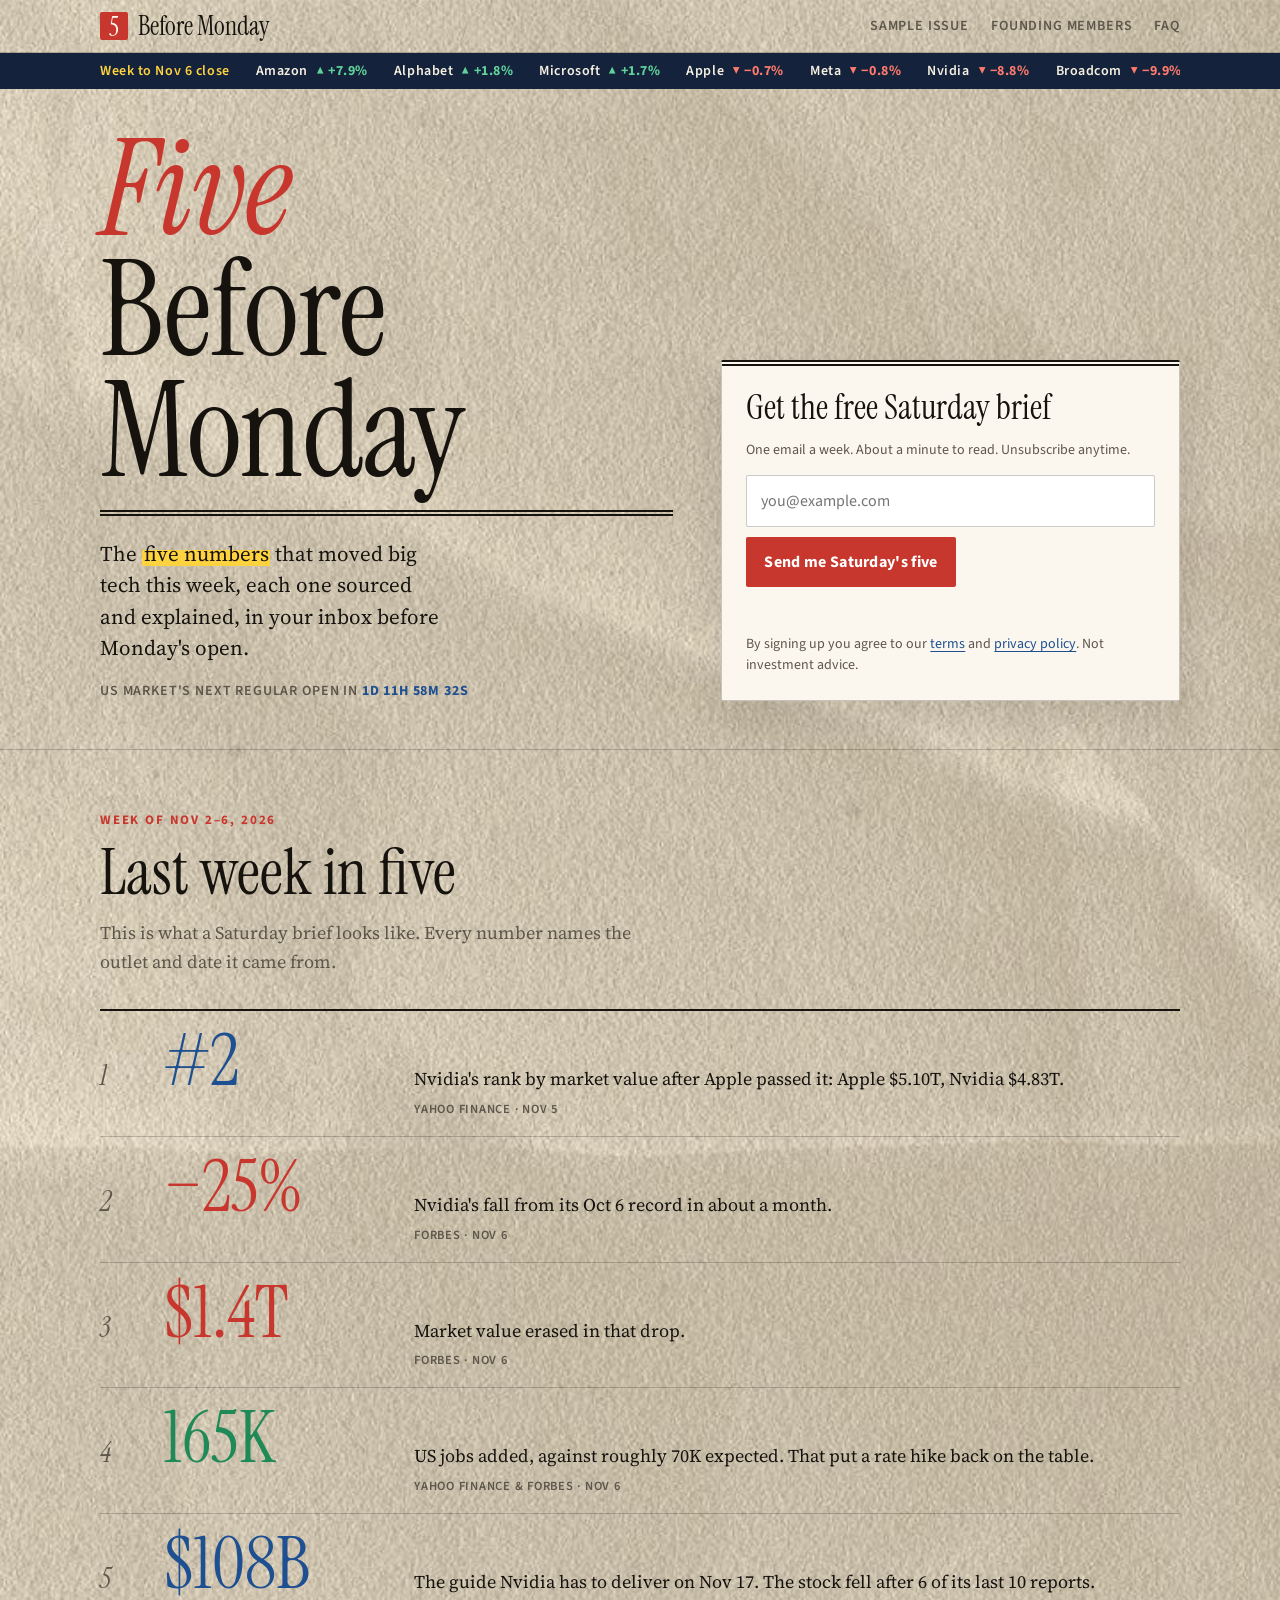
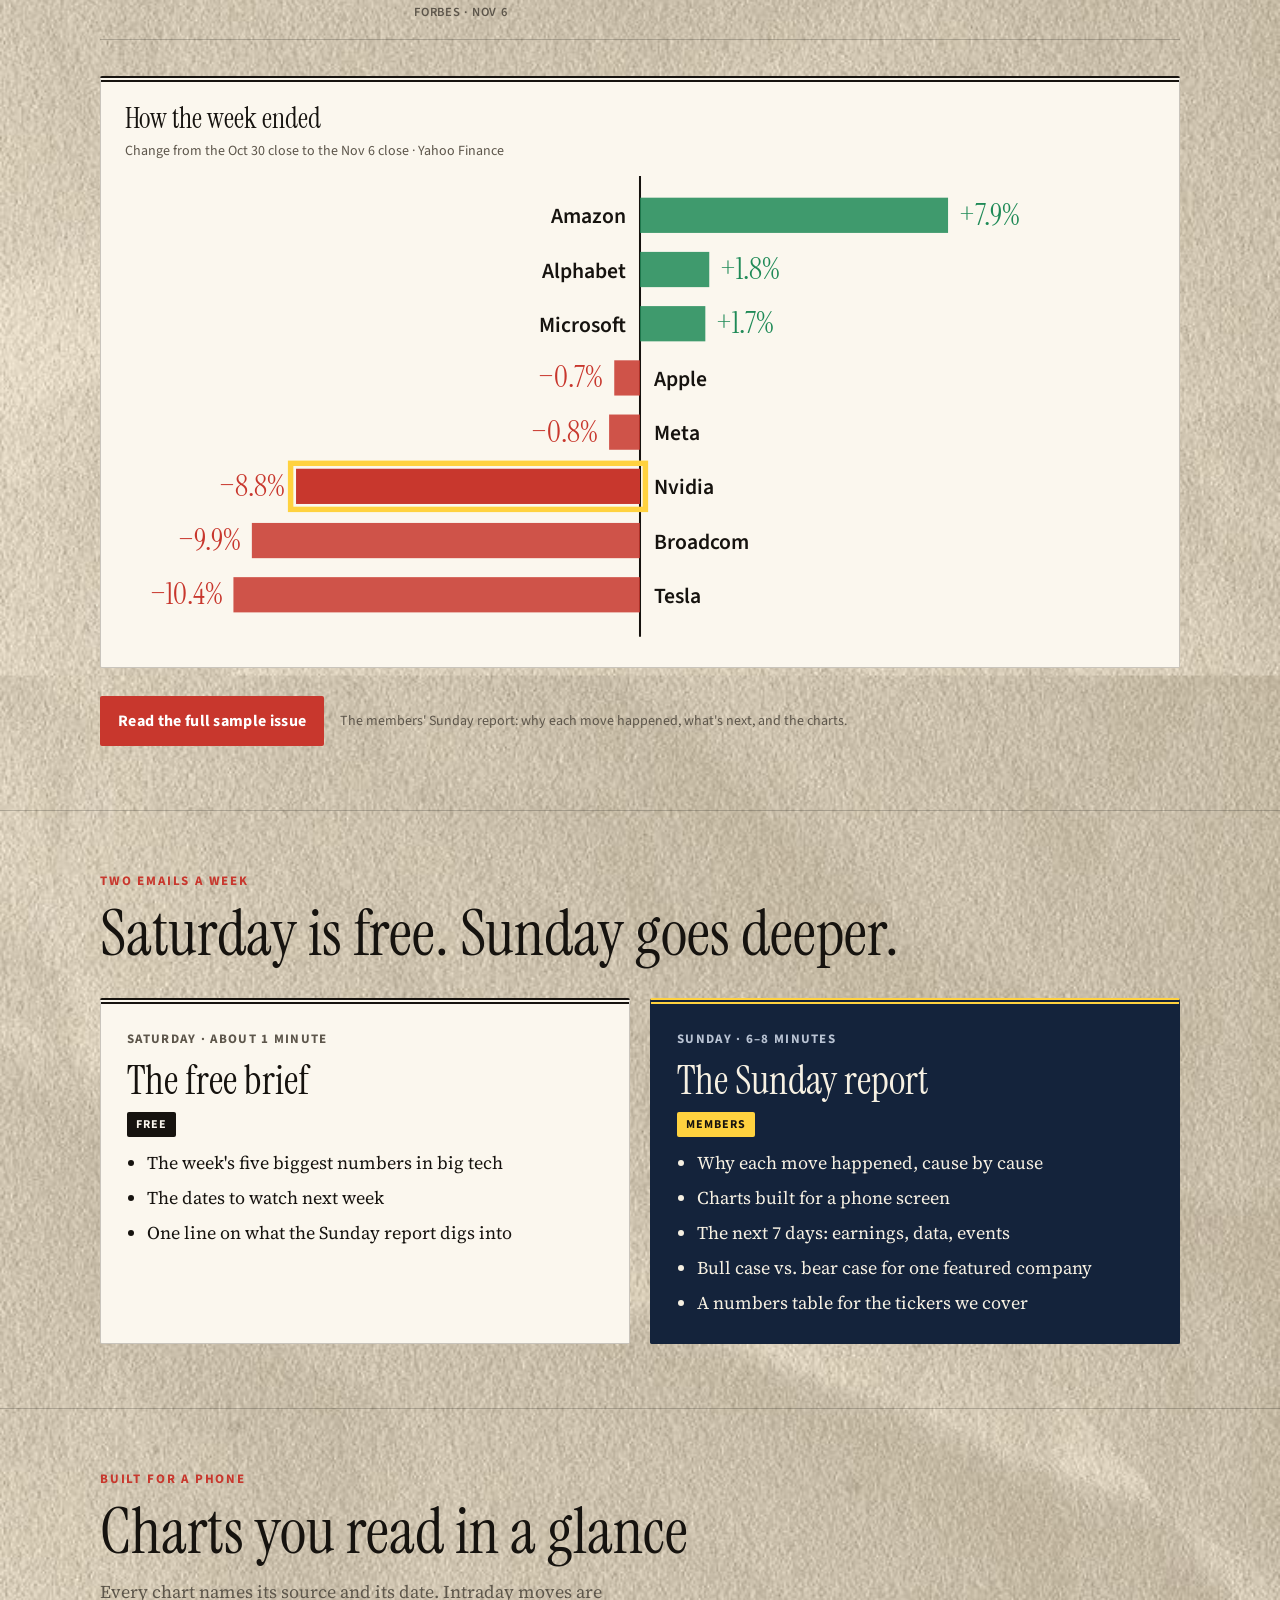
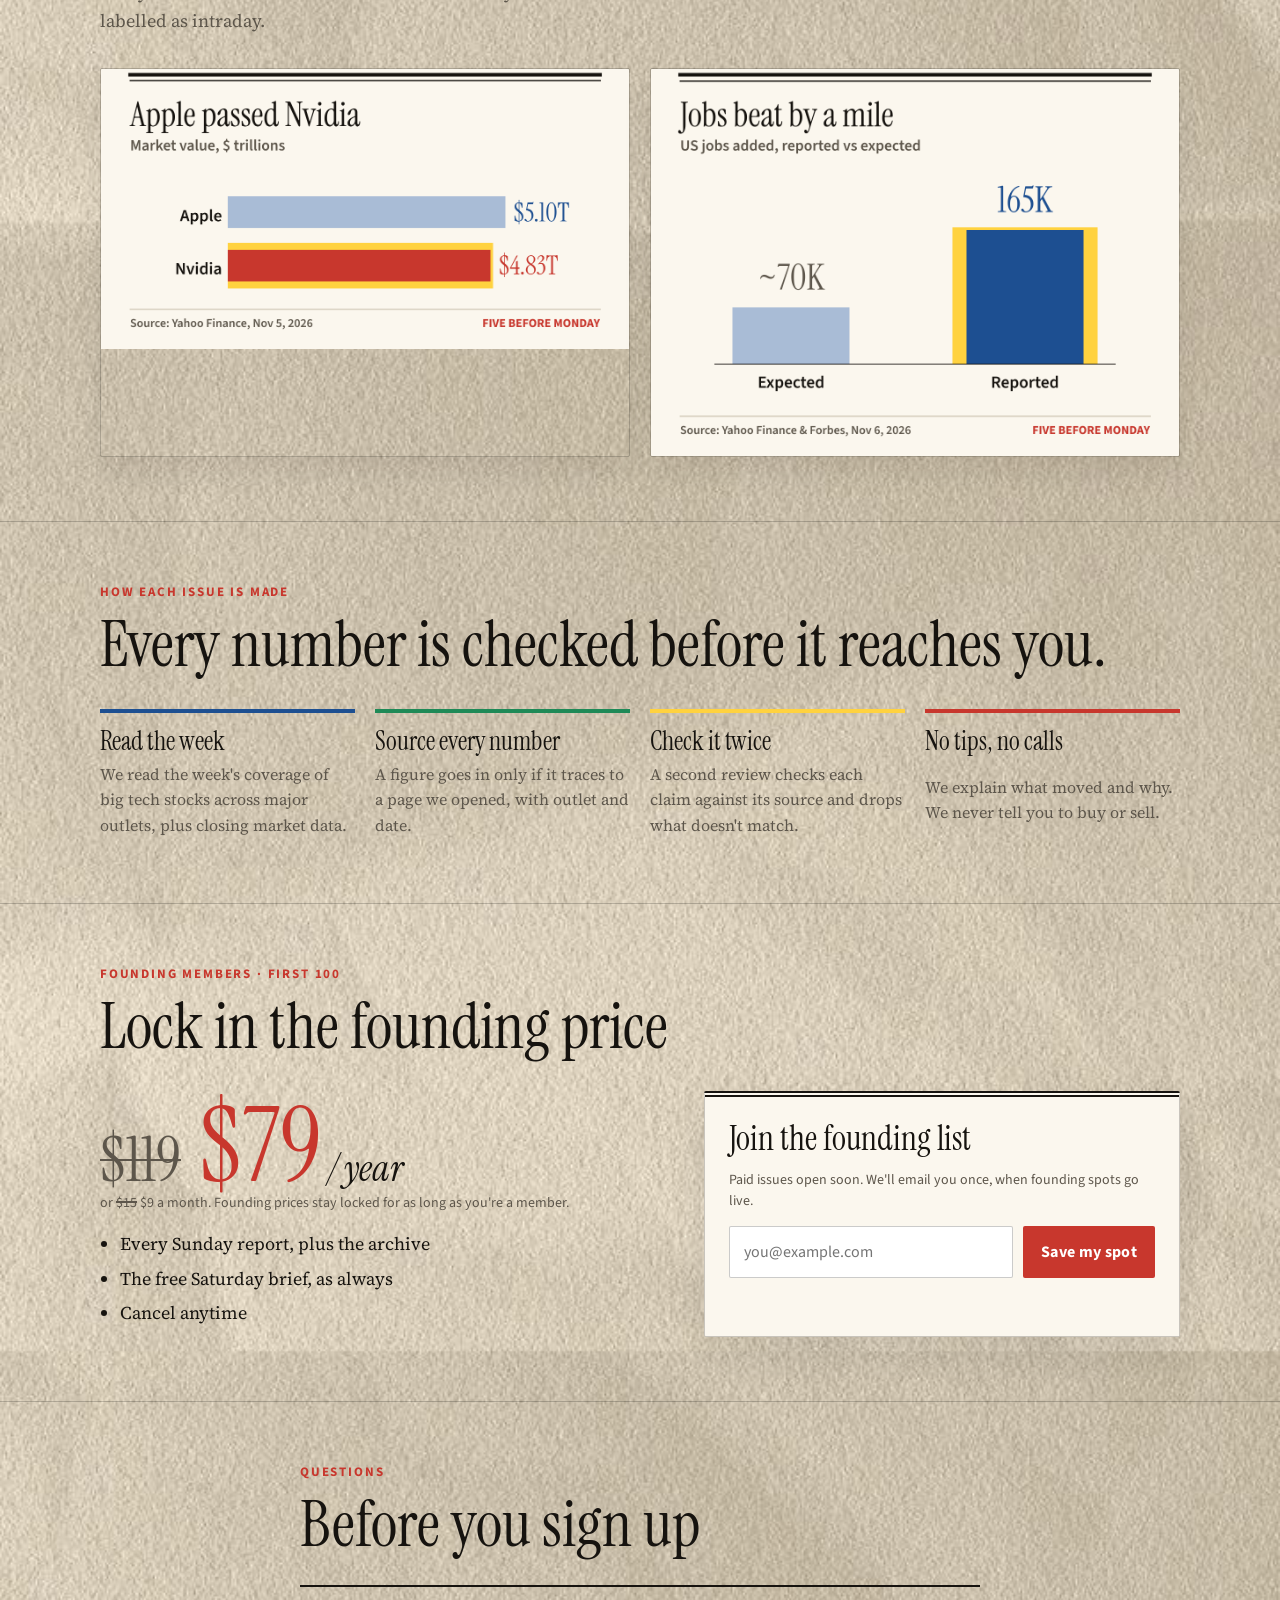
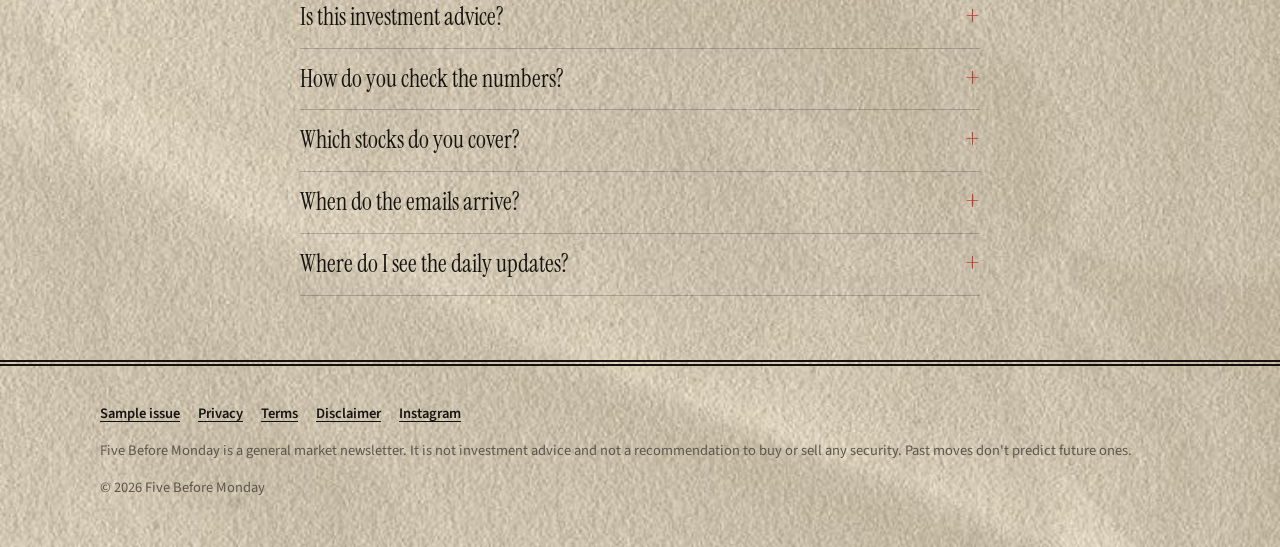
==== commit 3d200f5f: "Paid members: Polar checkout buttons, Polar->Kit paid tag webhook, Sunday report to paid tag Co-Auth" ====
--- a/index.html
+++ b/index.html
@@ -125,15 +125,21 @@
       <h2 class="h2">Lock in the founding price</h2>
       <div class="price">
         <div>
-          <p class="amount">$79<small> / year</small></p>
-          <p class="fine">or $9 a month. Founding prices stay locked for as long as you're a member. Standard pricing later: $119 a year or $15 a month.</p>
+          <p class="amount"><s class="was">$119</s> $79<small> / year</small></p>
+          <p class="fine">or <s>$15</s> $9 a month. Founding prices stay locked for as long as you're a member.</p>
           <ul>
             <li>Every Sunday report, plus the archive</li>
             <li>The free Saturday brief, as always</li>
             <li>Cancel anytime</li>
           </ul>
         </div>
-        <div class="signup">
+        <div class="signup checkout" data-checkout hidden>
+          <h2>Become a founding member</h2>
+          <a class="btn" data-plan="polarYearlyUrl" href="#">Join yearly: $79</a>
+          <a class="btn btn-alt" data-plan="polarMonthlyUrl" href="#">Join monthly: $9</a>
+          <p class="fine">Secure checkout by Polar, our payment partner. Card, Apple Pay or Google Pay. Cancel anytime.</p>
+        </div>
+        <div class="signup" data-waitlist>
           <h2>Join the founding list</h2>
           <p class="fine">Paid issues open soon. We'll email you once, when founding spots go live.</p>
           <form data-kit="kitWaitlistFormId">
--- a/styles.css
+++ b/styles.css
@@ -140,6 +140,12 @@
 .price { display: grid; grid-template-columns: 1.2fr 1fr; gap: 32px; align-items: center; margin-top: 32px; }
 .price .amount { font: 400 clamp(64px, 9vw, 104px)/0.9 var(--display); color: var(--red); font-variant-numeric: tabular-nums; }
 .price .amount small { font-size: 0.36em; color: var(--ink); font-style: italic; }
+.price .amount s.was, .price s { color: var(--soft); text-decoration-thickness: 2px; font-size: 0.6em; }
+.price .fine s { font-size: 1em; }
+.checkout .btn { text-align: center; font-size: 18px; }
+.btn-alt { background: var(--navy); }
+.btn-alt:hover { background: #0e1a2d; }
+[hidden] { display: none !important; }
 .price ul { padding-left: 20px; margin: 16px 0 0; display: grid; gap: 6px; }
 
 /* FAQ */
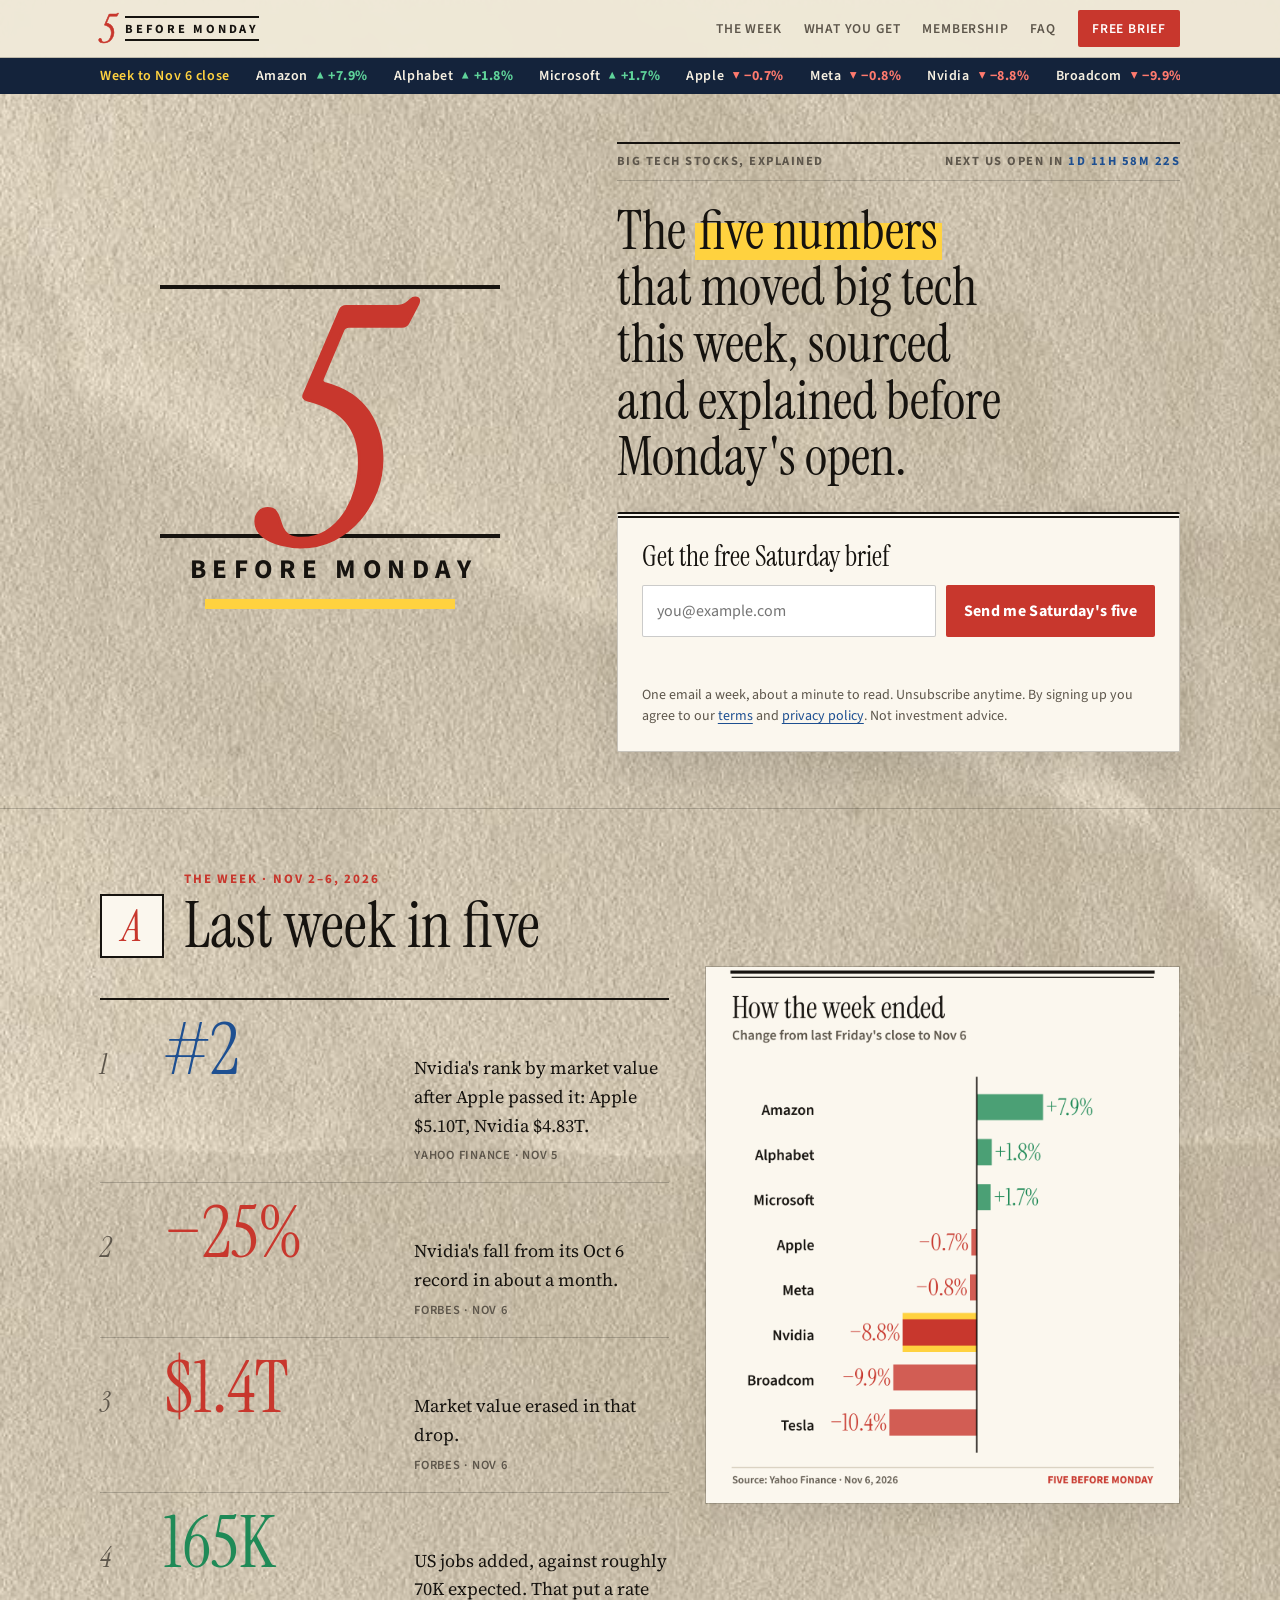
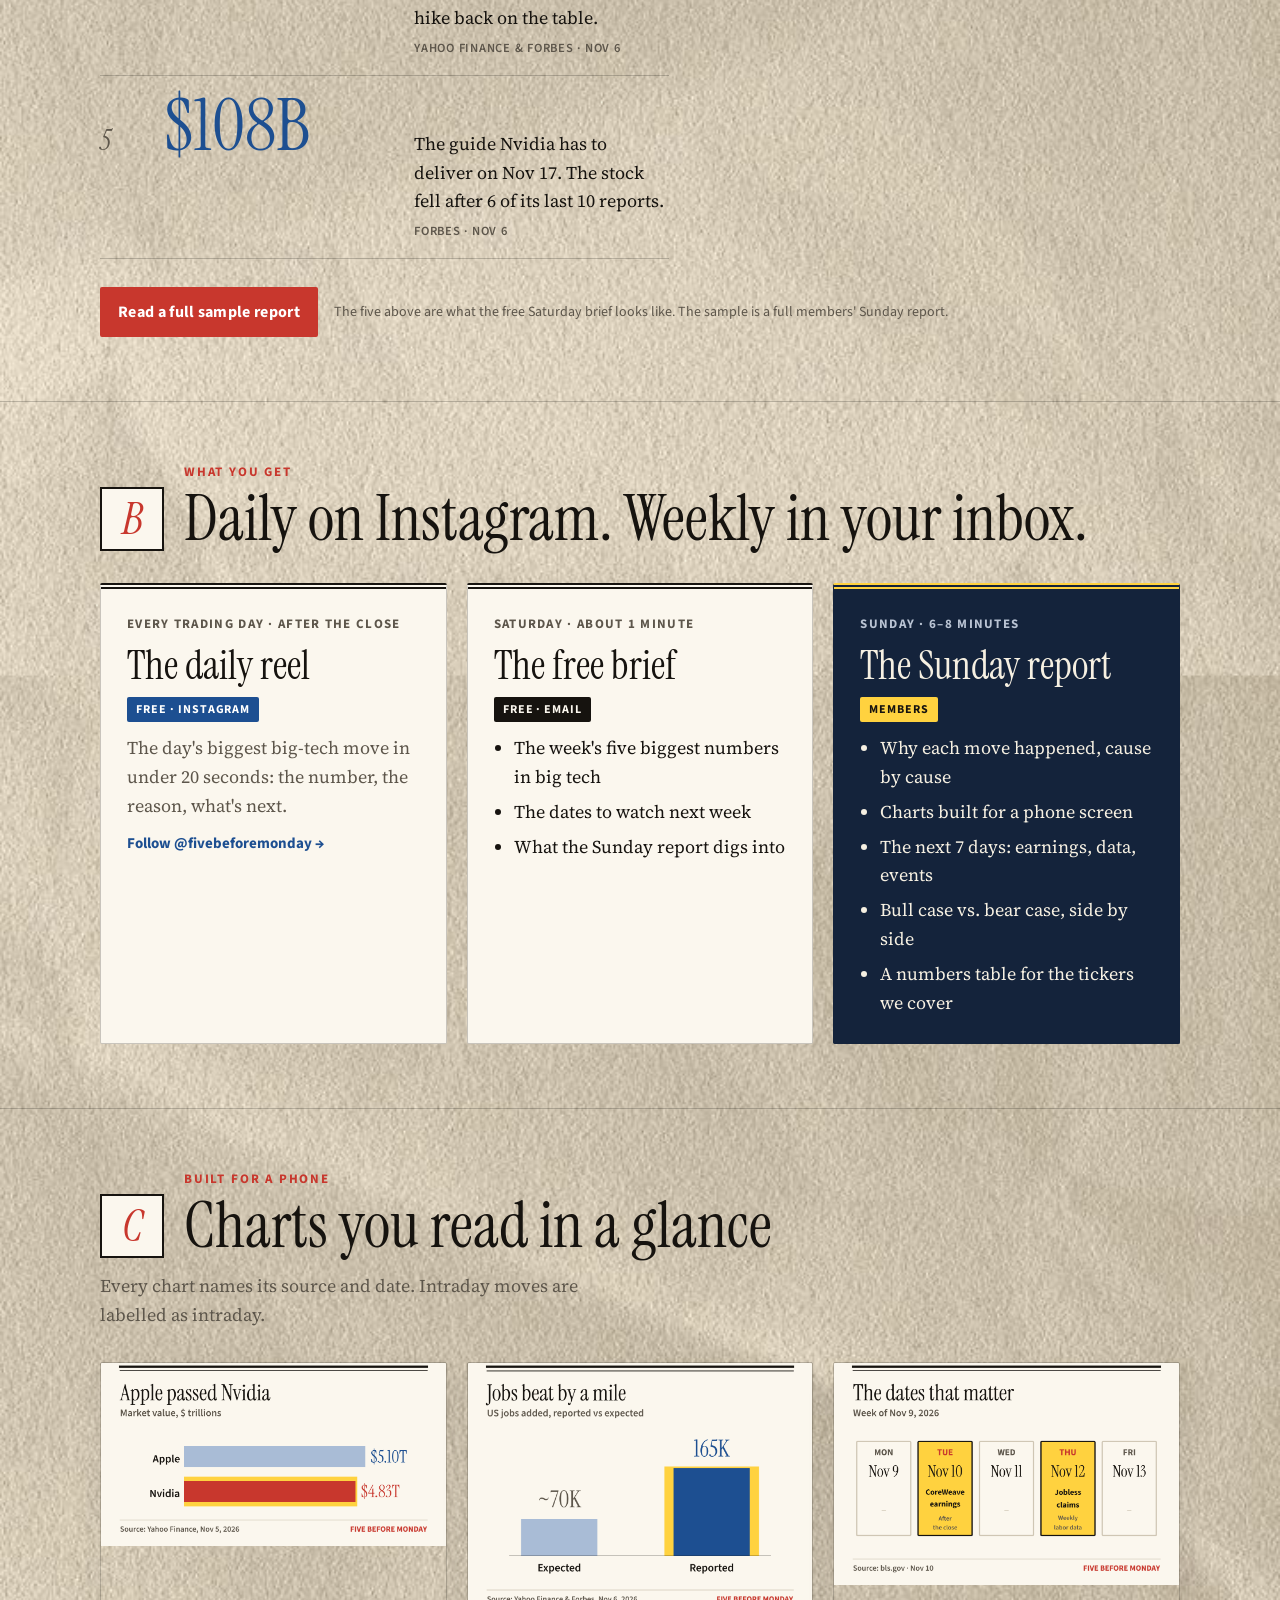
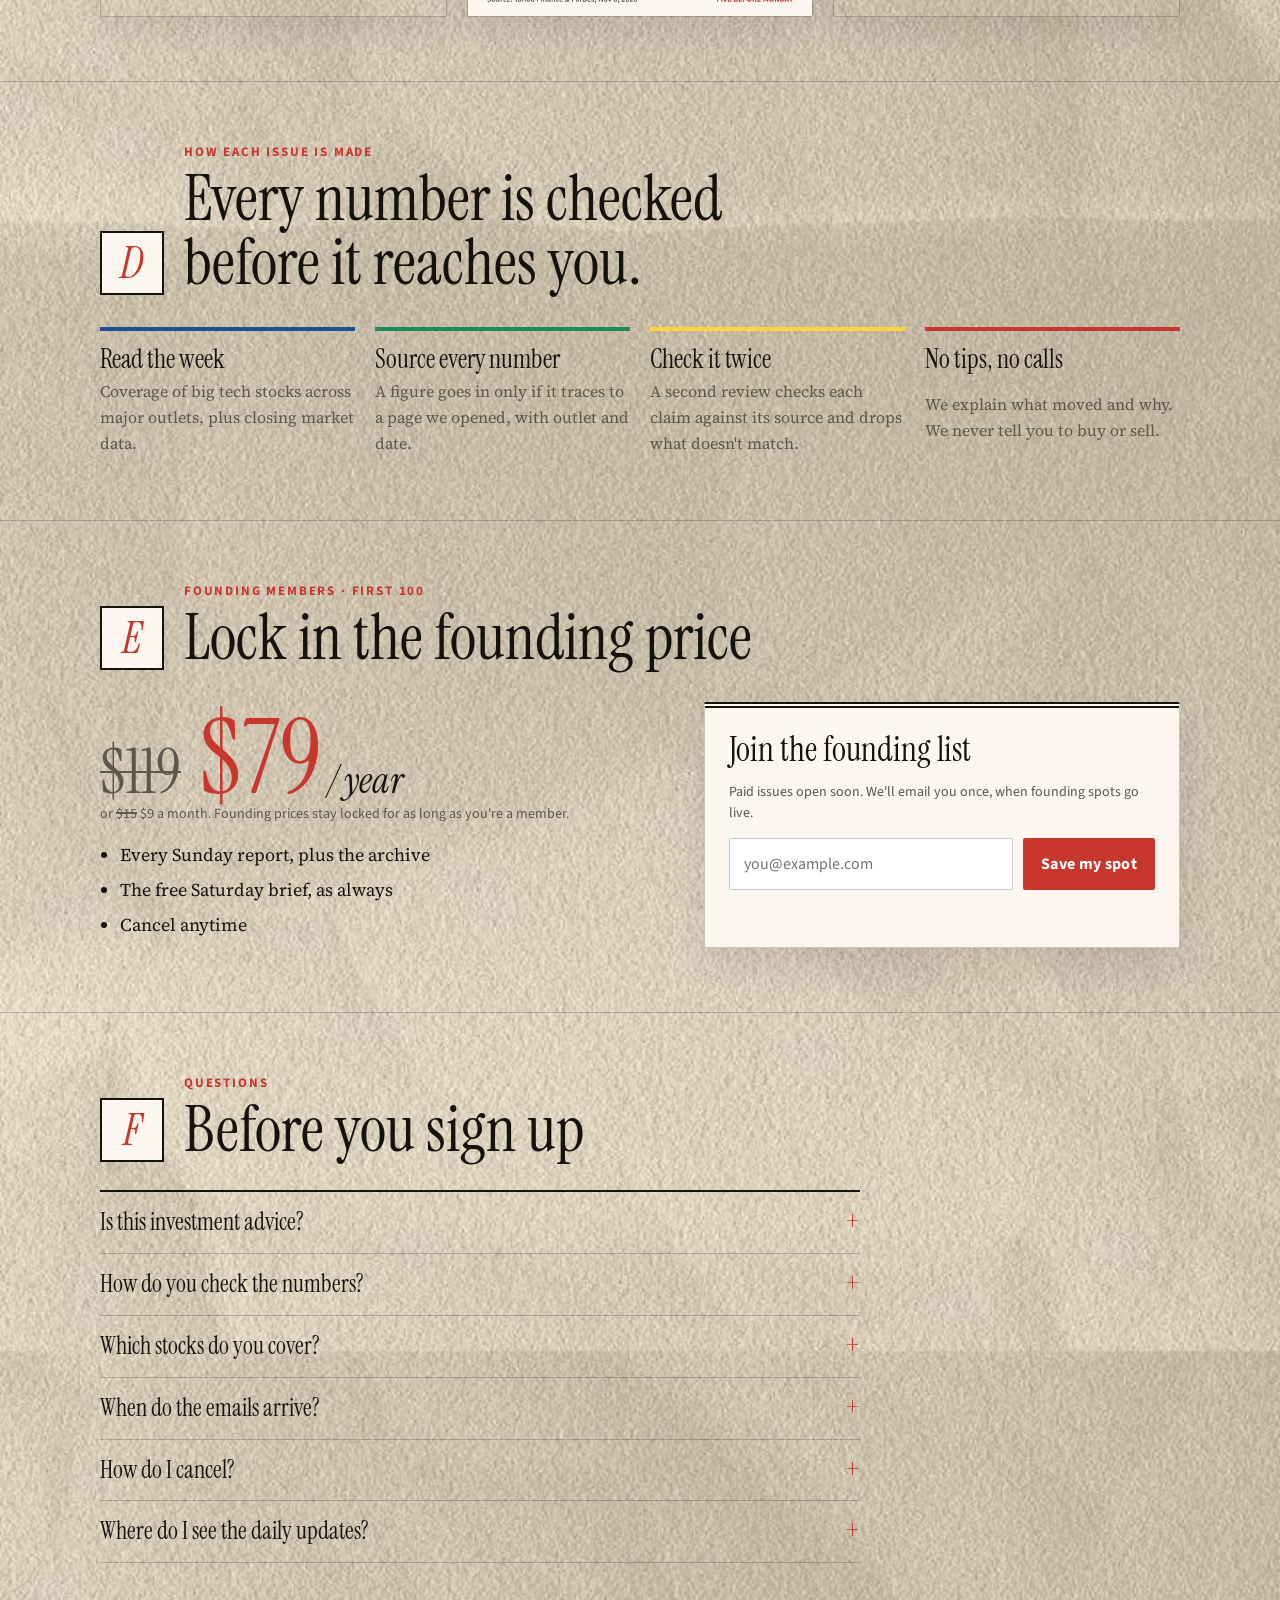
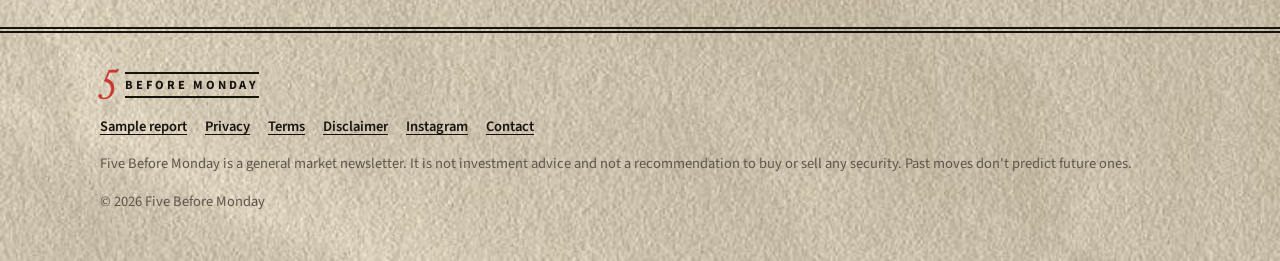
==== commit 9854d1ce: "Homepage redesign: new logo as masthead, lettered sections A-F, sticky nav, favicon and share image " ====
--- a/index.html
+++ b/index.html
@@ -3,8 +3,15 @@
 <head>
 <meta charset="utf-8">
 <meta name="viewport" content="width=device-width, initial-scale=1">
-<title>Five Before Monday</title>
+<title>Five Before Monday · Big tech stocks, explained</title>
 <meta name="description" content="The five numbers that moved big tech stocks this week, sourced and explained before Monday's open. Free every Saturday.">
+<meta property="og:title" content="Five Before Monday">
+<meta property="og:description" content="Big tech stocks, explained. Free every Saturday.">
+<meta property="og:image" content="https://fivebeforemonday.com/img/og.jpg">
+<meta property="og:url" content="https://fivebeforemonday.com/">
+<meta name="twitter:card" content="summary_large_image">
+<link rel="icon" type="image/png" href="img/favicon.png">
+<link rel="apple-touch-icon" href="img/apple-touch-icon.png">
 <link rel="preconnect" href="https://fonts.googleapis.com">
 <link rel="preconnect" href="https://fonts.gstatic.com" crossorigin>
 <link href="https://fonts.googleapis.com/css2?family=Instrument+Serif:ital@0;1&family=Source+Sans+3:wght@400;600;700&family=Source+Serif+4:ital,opsz,wght@0,8..60,400;0,8..60,700;1,8..60,400&display=swap" rel="stylesheet">
@@ -13,69 +20,85 @@
 <body>
 <header class="bar">
   <div class="wrap">
-    <a class="mark" href="index.html"><b>5</b>Before Monday</a>
+    <a class="mark" href="index.html" aria-label="Five Before Monday, home"><span class="mark-5">5</span><span class="mark-name">Before Monday</span></a>
     <nav>
-      <a href="sample.html">Sample issue</a>
-      <a class="hide-sm" href="#founding">Founding members</a>
+      <a class="hide-sm" href="#week">The week</a>
+      <a class="hide-sm" href="#inside">What you get</a>
+      <a class="hide-sm" href="#membership">Membership</a>
       <a class="hide-sm" href="#faq">FAQ</a>
+      <a class="nav-cta" href="#join">Free brief</a>
     </nav>
   </div>
 </header>
 <div class="strip" aria-label="Week to Nov 6 close"><div class="wrap"><span class="label">Week to Nov 6 close</span><span>Amazon <b class="up">▲ +7.9%</b></span><span>Alphabet <b class="up">▲ +1.8%</b></span><span>Microsoft <b class="up">▲ +1.7%</b></span><span>Apple <b class="down">▼ −0.7%</b></span><span>Meta <b class="down">▼ −0.8%</b></span><span>Nvidia <b class="down">▼ −8.8%</b></span><span>Broadcom <b class="down">▼ −9.9%</b></span><span>Tesla <b class="down">▼ −10.4%</b></span></div></div>
 
 <main>
-  <div class="wrap hero">
-    <div>
-      <h1><span class="five">Five</span>Before Monday</h1>
-      <p class="thesis">The <mark>five numbers</mark> that moved big tech this week, each one sourced and explained, in your inbox before Monday's open.</p>
-      <p class="clock">US market's next regular open in <strong id="clock">--</strong></p>
-    </div>
-    <div class="signup" id="join">
-      <h2>Get the free Saturday brief</h2>
-      <p class="fine">One email a week. About a minute to read. Unsubscribe anytime.</p>
-      <form data-kit="kitFreeFormId">
-        <label for="email-free">Email address</label>
-        <input id="email-free" name="email_address" type="email" required placeholder="you@example.com" autocomplete="email">
-        <button type="submit">Send me Saturday's five</button>
-      </form>
-      <p class="status" role="status"></p>
-      <p class="fine">By signing up you agree to our <a href="terms.html">terms</a> and <a href="privacy.html">privacy policy</a>. Not investment advice.</p>
+  <!-- Front page: the logo as a masthead, one line on what this is, and the free signup -->
+  <div class="wrap front">
+    <div class="lockup" role="img" aria-label="Five Before Monday">
+      <span class="lockup-rule"></span>
+      <span class="lockup-5">5</span>
+      <span class="lockup-rule"></span>
+      <span class="lockup-name">Before Monday</span>
+      <span class="lockup-hl"></span>
+    </div>
+    <div class="front-copy">
+      <p class="dateline"><span>Big tech stocks, explained</span><span>Next US open in <strong id="clock">--</strong></span></p>
+      <h1 class="thesis">The <mark>five numbers</mark> that moved big tech this week, sourced and explained before Monday's open.</h1>
+      <div class="signup" id="join">
+        <h2>Get the free Saturday brief</h2>
+        <form data-kit="kitFreeFormId">
+          <label for="email-free">Email address</label>
+          <input id="email-free" name="email_address" type="email" required placeholder="you@example.com" autocomplete="email">
+          <button type="submit">Send me Saturday's five</button>
+        </form>
+        <p class="status" role="status"></p>
+        <p class="fine">One email a week, about a minute to read. Unsubscribe anytime. By signing up you agree to our <a href="terms.html">terms</a> and <a href="privacy.html">privacy policy</a>. Not investment advice.</p>
+      </div>
     </div>
   </div>
 
-  <section>
-    <div class="wrap">
-      <p class="kicker">Week of Nov 2–6, 2026</p>
-      <h2 class="h2">Last week in five</h2>
-      <p class="lede">This is what a Saturday brief looks like. Every number names the outlet and date it came from.</p>
-      <ol class="tape">
-        <li><span class="num gold">#2</span><span class="what">Nvidia's rank by market value after Apple passed it: Apple $5.10T, Nvidia $4.83T.<span class="src">Yahoo Finance · Nov 5</span></span></li>
-        <li><span class="num down">−25%</span><span class="what">Nvidia's fall from its Oct 6 record in about a month.<span class="src">Forbes · Nov 6</span></span></li>
-        <li><span class="num down">$1.4T</span><span class="what">Market value erased in that drop.<span class="src">Forbes · Nov 6</span></span></li>
-        <li><span class="num up">165K</span><span class="what">US jobs added, against roughly 70K expected. That put a rate hike back on the table.<span class="src">Yahoo Finance &amp; Forbes · Nov 6</span></span></li>
-        <li><span class="num gold">$108B</span><span class="what">The guide Nvidia has to deliver on Nov 17. The stock fell after 6 of its last 10 reports.<span class="src">Forbes · Nov 6</span></span></li>
-      </ol>
-      <div class="mini"><h3>How the week ended</h3><p class="fine">Change from the Oct 30 close to the Nov 6 close · Yahoo Finance</p><svg viewBox="0 0 760 340" role="img" aria-label="Weekly change: Amazon +7.9%, Alphabet +1.8%, Microsoft +1.7%, Apple −0.7%, Meta −0.8%, Nvidia −8.8%, Broadcom −9.9%, Tesla −10.4%"><line x1="380" x2="380" y1="0" y2="340" stroke="#16130f" stroke-width="1.5"/><rect x="380.0" y="16" width="227.3" height="26" fill="#1f8a57" opacity="0.85"/><text x="370" y="35.0" text-anchor="end" font-family="'Source Sans 3', Arial, sans-serif" font-weight="600" font-size="16" fill="#16130f">Amazon</text><text x="615.3" y="36.0" text-anchor="start" font-family="'Instrument Serif', Georgia, serif" font-size="22" fill="#1f8a57">+7.9%</text><rect x="380.0" y="56" width="51.1" height="26" fill="#1f8a57" opacity="0.85"/><text x="370" y="75.0" text-anchor="end" font-family="'Source Sans 3', Arial, sans-serif" font-weight="600" font-size="16" fill="#16130f">Alphabet</text><text x="439.1" y="76.0" text-anchor="start" font-family="'Instrument Serif', Georgia, serif" font-size="22" fill="#1f8a57">+1.8%</text><rect x="380.0" y="96" width="48.2" height="26" fill="#1f8a57" opacity="0.85"/><text x="370" y="115.0" text-anchor="end" font-family="'Source Sans 3', Arial, sans-serif" font-weight="600" font-size="16" fill="#16130f">Microsoft</text><text x="436.2" y="116.0" text-anchor="start" font-family="'Instrument Serif', Georgia, serif" font-size="22" fill="#1f8a57">+1.7%</text><rect x="361.0" y="136" width="19.0" height="26" fill="#c8372d" opacity="0.85"/><text x="390" y="155.0" text-anchor="start" font-family="'Source Sans 3', Arial, sans-serif" font-weight="600" font-size="16" fill="#16130f">Apple</text><text x="353.0" y="156.0" text-anchor="end" font-family="'Instrument Serif', Georgia, serif" font-size="22" fill="#c8372d">−0.7%</text><rect x="357.2" y="176" width="22.8" height="26" fill="#c8372d" opacity="0.85"/><text x="390" y="195.0" text-anchor="start" font-family="'Source Sans 3', Arial, sans-serif" font-weight="600" font-size="16" fill="#16130f">Meta</text><text x="349.2" y="196.0" text-anchor="end" font-family="'Instrument Serif', Georgia, serif" font-size="22" fill="#c8372d">−0.8%</text><rect x="126.2" y="216" width="253.8" height="26" fill="#c8372d" opacity="1"/><rect x="122.2" y="212" width="261.8" height="34" fill="none" stroke="#ffd23f" stroke-width="4"/><text x="390" y="235.0" text-anchor="start" font-family="'Source Sans 3', Arial, sans-serif" font-weight="600" font-size="16" fill="#16130f">Nvidia</text><text x="118.2" y="236.0" text-anchor="end" font-family="'Instrument Serif', Georgia, serif" font-size="22" fill="#c8372d">−8.8%</text><rect x="93.6" y="256" width="286.4" height="26" fill="#c8372d" opacity="0.85"/><text x="390" y="275.0" text-anchor="start" font-family="'Source Sans 3', Arial, sans-serif" font-weight="600" font-size="16" fill="#16130f">Broadcom</text><text x="85.6" y="276.0" text-anchor="end" font-family="'Instrument Serif', Georgia, serif" font-size="22" fill="#c8372d">−9.9%</text><rect x="80.0" y="296" width="300.0" height="26" fill="#c8372d" opacity="0.85"/><text x="390" y="315.0" text-anchor="start" font-family="'Source Sans 3', Arial, sans-serif" font-weight="600" font-size="16" fill="#16130f">Tesla</text><text x="72.0" y="316.0" text-anchor="end" font-family="'Instrument Serif', Georgia, serif" font-size="22" fill="#c8372d">−10.4%</text></svg></div>
+  <!-- A · The week -->
+  <section id="week">
+    <div class="wrap">
+      <header class="sec-head"><span class="sec-no">A</span><div><p class="kicker">The week · Nov 2–6, 2026</p><h2 class="h2">Last week in five</h2></div></header>
+      <div class="week">
+        <ol class="tape">
+          <li><span class="num gold">#2</span><span class="what">Nvidia's rank by market value after Apple passed it: Apple $5.10T, Nvidia $4.83T.<span class="src">Yahoo Finance · Nov 5</span></span></li>
+          <li><span class="num down">−25%</span><span class="what">Nvidia's fall from its Oct 6 record in about a month.<span class="src">Forbes · Nov 6</span></span></li>
+          <li><span class="num down">$1.4T</span><span class="what">Market value erased in that drop.<span class="src">Forbes · Nov 6</span></span></li>
+          <li><span class="num up">165K</span><span class="what">US jobs added, against roughly 70K expected. That put a rate hike back on the table.<span class="src">Yahoo Finance &amp; Forbes · Nov 6</span></span></li>
+          <li><span class="num gold">$108B</span><span class="what">The guide Nvidia has to deliver on Nov 17. The stock fell after 6 of its last 10 reports.<span class="src">Forbes · Nov 6</span></span></li>
+        </ol>
+        <figure class="week-chart"><img src="img/2026-11-06-week-moves.png" alt="Weekly change: Amazon +7.9%, Alphabet +1.8%, Microsoft +1.7%, Apple −0.7%, Meta −0.8%, Nvidia −8.8%, Broadcom −9.9%, Tesla −10.4%. Source: Yahoo Finance, Nov 6, 2026." width="1200" height="1362" loading="lazy"></figure>
+      </div>
       <div class="more">
-        <a class="btn" href="sample.html">Read the full sample issue</a>
-        <span class="fine">The members' Sunday report: why each move happened, what's next, and the charts.</span>
-      </div>
-    </div>
-  </section>
-
-  <section>
-    <div class="wrap">
-      <p class="kicker">Two emails a week</p>
-      <h2 class="h2">Saturday is free. Sunday goes deeper.</h2>
-      <div class="pair">
+        <a class="btn" href="sample.html">Read a full sample report</a>
+        <span class="fine">The five above are what the free Saturday brief looks like. The sample is a full members' Sunday report.</span>
+      </div>
+    </div>
+  </section>
+
+  <!-- B · What you get -->
+  <section id="inside">
+    <div class="wrap">
+      <header class="sec-head"><span class="sec-no">B</span><div><p class="kicker">What you get</p><h2 class="h2">Daily on Instagram. Weekly in your inbox.</h2></div></header>
+      <div class="trio">
+        <article class="mail">
+          <span class="when">Every trading day · after the close</span>
+          <h3>The daily reel</h3>
+          <span class="tag tag-blue">Free · Instagram</span>
+          <p>The day's biggest big-tech move in under 20 seconds: the number, the reason, what's next.</p>
+          <a class="link-arrow" href="https://www.instagram.com/fivebeforemonday/">Follow @fivebeforemonday</a>
+        </article>
         <article class="mail">
           <span class="when">Saturday · about 1 minute</span>
           <h3>The free brief</h3>
-          <span class="tag">Free</span>
+          <span class="tag">Free · Email</span>
           <ul>
             <li>The week's five biggest numbers in big tech</li>
             <li>The dates to watch next week</li>
-            <li>One line on what the Sunday report digs into</li>
+            <li>What the Sunday report digs into</li>
           </ul>
         </article>
         <article class="mail paid">
@@ -86,7 +109,7 @@
             <li>Why each move happened, cause by cause</li>
             <li>Charts built for a phone screen</li>
             <li>The next 7 days: earnings, data, events</li>
-            <li>Bull case vs. bear case for one featured company</li>
+            <li>Bull case vs. bear case, side by side</li>
             <li>A numbers table for the tickers we cover</li>
           </ul>
         </article>
@@ -94,24 +117,25 @@
     </div>
   </section>
 
-  <section>
-    <div class="wrap">
-      <p class="kicker">Built for a phone</p>
-      <h2 class="h2">Charts you read in a glance</h2>
-      <p class="lede">Every chart names its source and its date. Intraday moves are labelled as intraday.</p>
+  <!-- C · Charts -->
+  <section id="charts">
+    <div class="wrap">
+      <header class="sec-head"><span class="sec-no">C</span><div><p class="kicker">Built for a phone</p><h2 class="h2">Charts you read in a glance</h2></div></header>
+      <p class="lede">Every chart names its source and date. Intraday moves are labelled as intraday.</p>
       <div class="charts">
-        <figure><img src="img/sample-2026-11-06-market-value.png" alt="Bar chart: Apple market value $5.10 trillion, Nvidia $4.83 trillion. Source: Yahoo Finance, Nov 5, 2026." width="1200" height="637" loading="lazy"></figure>
-        <figure><img src="img/sample-2026-11-06-jobs.png" alt="Bar chart: US jobs added, about 70 thousand expected versus 165 thousand reported. Source: Yahoo Finance and Forbes, Nov 6, 2026." width="1200" height="880" loading="lazy"></figure>
-      </div>
-    </div>
-  </section>
-
-  <section>
-    <div class="wrap">
-      <p class="kicker">How each issue is made</p>
-      <h2 class="h2">Every number is checked before it reaches you.</h2>
+        <figure><img src="img/sample-2026-11-06-market-value.png" alt="Bar chart: Apple market value $5.10 trillion, Nvidia $4.83 trillion. Source: Yahoo Finance, Nov 5, 2026." loading="lazy"></figure>
+        <figure><img src="img/sample-2026-11-06-jobs.png" alt="Bar chart: US jobs added, about 70 thousand expected versus 165 thousand reported. Source: Yahoo Finance and Forbes, Nov 6, 2026." loading="lazy"></figure>
+        <figure><img src="img/2026-11-06-calendar.png" alt="Calendar: the dates that matter in the week of Nov 9, 2026. Source: bls.gov." loading="lazy"></figure>
+      </div>
+    </div>
+  </section>
+
+  <!-- D · Method -->
+  <section id="method">
+    <div class="wrap">
+      <header class="sec-head"><span class="sec-no">D</span><div><p class="kicker">How each issue is made</p><h2 class="h2">Every number is checked before it reaches you.</h2></div></header>
       <ol class="steps">
-        <li><b>Read the week</b><span>We read the week's coverage of big tech stocks across major outlets, plus closing market data.</span></li>
+        <li><b>Read the week</b><span>Coverage of big tech stocks across major outlets, plus closing market data.</span></li>
         <li><b>Source every number</b><span>A figure goes in only if it traces to a page we opened, with outlet and date.</span></li>
         <li><b>Check it twice</b><span>A second review checks each claim against its source and drops what doesn't match.</span></li>
         <li><b>No tips, no calls</b><span>We explain what moved and why. We never tell you to buy or sell.</span></li>
@@ -119,11 +143,11 @@
     </div>
   </section>
 
-  <section id="founding">
-    <div class="wrap">
-      <p class="kicker">Founding members · first 100</p>
-      <h2 class="h2">Lock in the founding price</h2>
-      <div class="price">
+  <!-- E · Membership -->
+  <section id="membership">
+    <div class="wrap">
+      <header class="sec-head"><span class="sec-no">E</span><div><p class="kicker">Founding members · first 100</p><h2 class="h2">Lock in the founding price</h2></div></header>
+      <div class="price" id="founding">
         <div>
           <p class="amount"><s class="was">$119</s> $79<small> / year</small></p>
           <p class="fine">or <s>$15</s> $9 a month. Founding prices stay locked for as long as you're a member.</p>
@@ -153,15 +177,16 @@
     </div>
   </section>
 
+  <!-- F · FAQ -->
   <section id="faq">
-    <div class="narrow">
-      <p class="kicker">Questions</p>
-      <h2 class="h2">Before you sign up</h2>
-      <div class="faq">
+    <div class="wrap">
+      <header class="sec-head"><span class="sec-no">F</span><div><p class="kicker">Questions</p><h2 class="h2">Before you sign up</h2></div></header>
+      <div class="faq narrow-left">
         <details><summary>Is this investment advice?</summary><p>No. We report what moved and why, with sources. We don't know your situation and never tell anyone to buy or sell. Read the <a href="disclaimer.html">full disclaimer</a>.</p></details>
         <details><summary>How do you check the numbers?</summary><p>Every price and move is checked against closing market data. Every other figure must trace to a source page we opened, and claims are checked against those sources. Anything that reads like a tip is cut.</p></details>
         <details><summary>Which stocks do you cover?</summary><p>Big US tech and the most-watched tickers: Nvidia, Apple, Microsoft, Alphabet, Amazon, Meta, Tesla and the companies moving around them.</p></details>
         <details><summary>When do the emails arrive?</summary><p>The free brief lands on Saturday. The members' report lands on Sunday, before Monday's open in New York and London.</p></details>
+        <details><summary>How do I cancel?</summary><p>Anytime, from the link in your receipt email. You keep access until the end of the period you paid for.</p></details>
         <details><summary>Where do I see the daily updates?</summary><p>On Instagram at <a href="https://www.instagram.com/fivebeforemonday/">@fivebeforemonday</a>, one short video per trading day.</p></details>
       </div>
     </div>
@@ -169,13 +194,15 @@
 </main>
 
 <footer>
-  <div class="wrap">
+  <div class="wrap foot">
+    <a class="mark" href="index.html" aria-label="Five Before Monday, home"><span class="mark-5">5</span><span class="mark-name">Before Monday</span></a>
     <nav>
-      <a href="sample.html">Sample issue</a>
+      <a href="sample.html">Sample report</a>
       <a href="privacy.html">Privacy</a>
       <a href="terms.html">Terms</a>
       <a href="disclaimer.html">Disclaimer</a>
       <a href="https://www.instagram.com/fivebeforemonday/">Instagram</a>
+      <a href="mailto:fivebeforemonday@gmail.com">Contact</a>
     </nav>
     <p>Five Before Monday is a general market newsletter. It is not investment advice and not a recommendation to buy or sell any security. Past moves don't predict future ones.</p>
     <p>© 2026 Five Before Monday</p>
--- a/styles.css
+++ b/styles.css
@@ -41,11 +41,16 @@
 .narrow { width: min(680px, 100% - 40px); margin-inline: auto; }
 
 /* Top bar: dateline strip */
-.bar { border-bottom: 1px solid var(--rule); }
-.bar .wrap { display: flex; align-items: center; justify-content: space-between; gap: 16px; padding-block: 12px; }
-.mark { font: 400 26px/1 var(--display); color: var(--ink); text-decoration: none; display: flex; align-items: center; gap: 10px; }
+.bar { border-bottom: 1px solid var(--rule); position: sticky; top: 0; z-index: 10; background: rgba(241, 234, 217, 0.94); backdrop-filter: blur(6px); }
+.bar .wrap { display: flex; align-items: center; justify-content: space-between; gap: 16px; padding-block: 10px; }
+/* Small logo lockup: the red italic 5 beside BEFORE MONDAY between two rules (the profile-picture logo, in a line). */
+.mark { color: var(--ink); text-decoration: none; display: inline-flex; align-items: center; gap: 10px; }
+.mark-5 { font: italic 400 40px/0.8 var(--display); color: var(--red); -webkit-text-stroke: 0.6px var(--red); }
+.mark-name { font: 700 12.5px/1 var(--label); letter-spacing: 0.22em; text-transform: uppercase; border-top: 2px solid var(--ink); border-bottom: 2px solid var(--ink); padding: 5px 0 4px; }
 .mark b { background: var(--red); color: var(--card); font-weight: 400; padding: 2px 9px 0; border-radius: 2px; }
-.bar nav { display: flex; gap: 22px; font: 600 14px var(--label); letter-spacing: 0.06em; text-transform: uppercase; }
+.bar nav { display: flex; align-items: center; gap: 22px; font: 600 13.5px var(--label); letter-spacing: 0.06em; text-transform: uppercase; }
+.bar nav a.nav-cta { background: var(--red); color: #fff; padding: 9px 14px; border-radius: 2px; }
+.bar nav a.nav-cta:hover { background: #a92b22; color: #fff; }
 .bar nav a { color: var(--soft); text-decoration: none; }
 .bar nav a:hover { color: var(--ink); }
 
@@ -90,6 +95,34 @@
 .kicker { font: 700 13px/1 var(--label); letter-spacing: 0.14em; text-transform: uppercase; color: var(--red); margin-bottom: 14px; }
 .h2 { font: 400 clamp(40px, 6vw, 64px)/1 var(--display); }
 .lede { color: var(--soft); max-width: 60ch; margin-top: 14px; }
+
+/* Front page: the logo as masthead + the pitch */
+.front { padding: 48px 0 56px; display: grid; grid-template-columns: 0.9fr 1.1fr; gap: 56px; align-items: center; }
+.lockup { display: flex; flex-direction: column; align-items: center; padding: 8px 0; }
+.lockup-rule { display: block; width: min(340px, 80%); border-top: 4px solid var(--ink); }
+.lockup-5 { font: italic 400 clamp(220px, 30vw, 330px)/0.78 var(--display); color: var(--red); -webkit-text-stroke: 3px var(--red); margin: 14px 0 -26px; position: relative; z-index: 1; }
+.lockup-name { font: 700 clamp(20px, 2.4vw, 27px)/1 var(--label); letter-spacing: 0.24em; text-transform: uppercase; margin-top: 18px; padding-left: 0.24em; }
+.lockup-hl { display: block; width: min(250px, 60%); height: 10px; background: var(--highlight); margin-top: 16px; }
+.dateline { display: flex; justify-content: space-between; gap: 12px; flex-wrap: wrap; font: 700 12.5px/1.4 var(--label); letter-spacing: 0.12em; text-transform: uppercase; color: var(--soft); border-top: 2px solid var(--ink); border-bottom: 1px solid var(--rule); padding: 9px 0; }
+.dateline strong { color: var(--blue); }
+h1.thesis { font: 400 clamp(36px, 4.6vw, 54px)/1.05 var(--display); margin: 22px 0 26px; max-width: 18ch; }
+.front .signup h2 { font-size: 28px; }
+
+/* Section heads: a lettered newspaper section, like A / B / C */
+.sec-head { display: grid; grid-template-columns: auto 1fr; gap: 20px; align-items: end; margin-bottom: 8px; }
+.sec-no { display: grid; place-items: center; width: 64px; height: 64px; border: 2px solid var(--ink); font: italic 400 44px/1 var(--display); color: var(--red); background: var(--card); }
+.sec-head .kicker { margin-bottom: 8px; }
+
+.week { display: grid; grid-template-columns: 1.2fr 1fr; gap: 36px; align-items: start; }
+.week-chart { margin: 0; border: 1px solid var(--rule); box-shadow: 0 14px 30px rgba(22,19,15,0.08); }
+.week-chart img { width: 100%; height: auto; }
+.trio { display: grid; grid-template-columns: repeat(3, 1fr); gap: 20px; margin-top: 32px; }
+.trio p { color: var(--soft); }
+.tag-blue { background: var(--blue) !important; color: #fff !important; }
+.link-arrow { font: 700 15px var(--label); text-decoration: none; }
+.link-arrow::after { content: " →"; }
+.narrow-left { max-width: 760px; }
+.foot { display: grid; gap: 16px; }
 
 /* The tape: five numbers, each with its colour */
 .tape { list-style: none; padding: 0; margin: 32px 0 0; display: grid; gap: 0; counter-reset: n; border-top: 2px solid var(--ink); }
@@ -124,7 +157,7 @@
 .mail.paid .tag { background: var(--highlight); color: var(--ink); }
 
 /* Charts gallery */
-.charts { display: grid; grid-template-columns: repeat(2, 1fr); gap: 20px; margin-top: 32px; }
+.charts { display: grid; grid-template-columns: repeat(3, 1fr); gap: 20px; margin-top: 32px; }
 .charts figure { margin: 0; border-radius: 2px; overflow: hidden; border: 1px solid var(--rule); box-shadow: 0 14px 30px rgba(22,19,15,0.08); }
 
 /* Method */
@@ -192,7 +225,12 @@
 td.n { font-family: var(--label); font-weight: 600; white-space: nowrap; }
 
 @media (max-width: 820px) {
-  .hero, .pair, .price, .charts { grid-template-columns: 1fr; }
+  .hero, .pair, .price, .charts, .front, .week, .trio { grid-template-columns: 1fr; }
+  .front { gap: 28px; padding-top: 28px; }
+  .lockup-5 { font-size: 160px; -webkit-text-stroke: 2px var(--red); margin-bottom: -18px; }
+  .lockup-rule { width: 220px; border-top-width: 3px; }
+  .lockup-name { font-size: 17px; }
+  .lockup-hl { width: 170px; height: 8px; }
   .steps { grid-template-columns: 1fr 1fr; }
   .hero { padding-top: 28px; gap: 32px; }
   .bar nav a.hide-sm { display: none; }
@@ -202,6 +240,9 @@
   .tape li { grid-template-columns: 28px 1fr; gap: 6px 12px; }
   .tape .what { grid-column: 2; }
   .steps, .versus { grid-template-columns: 1fr; }
+  .sec-no { width: 48px; height: 48px; font-size: 32px; }
+  .sec-head { gap: 14px; }
+  .mark-name { font-size: 11px; letter-spacing: 0.18em; }
 }
 @media (prefers-reduced-motion: no-preference) {
   .hero h1 .five { animation: rise 700ms cubic-bezier(.2,.7,.2,1) both; }
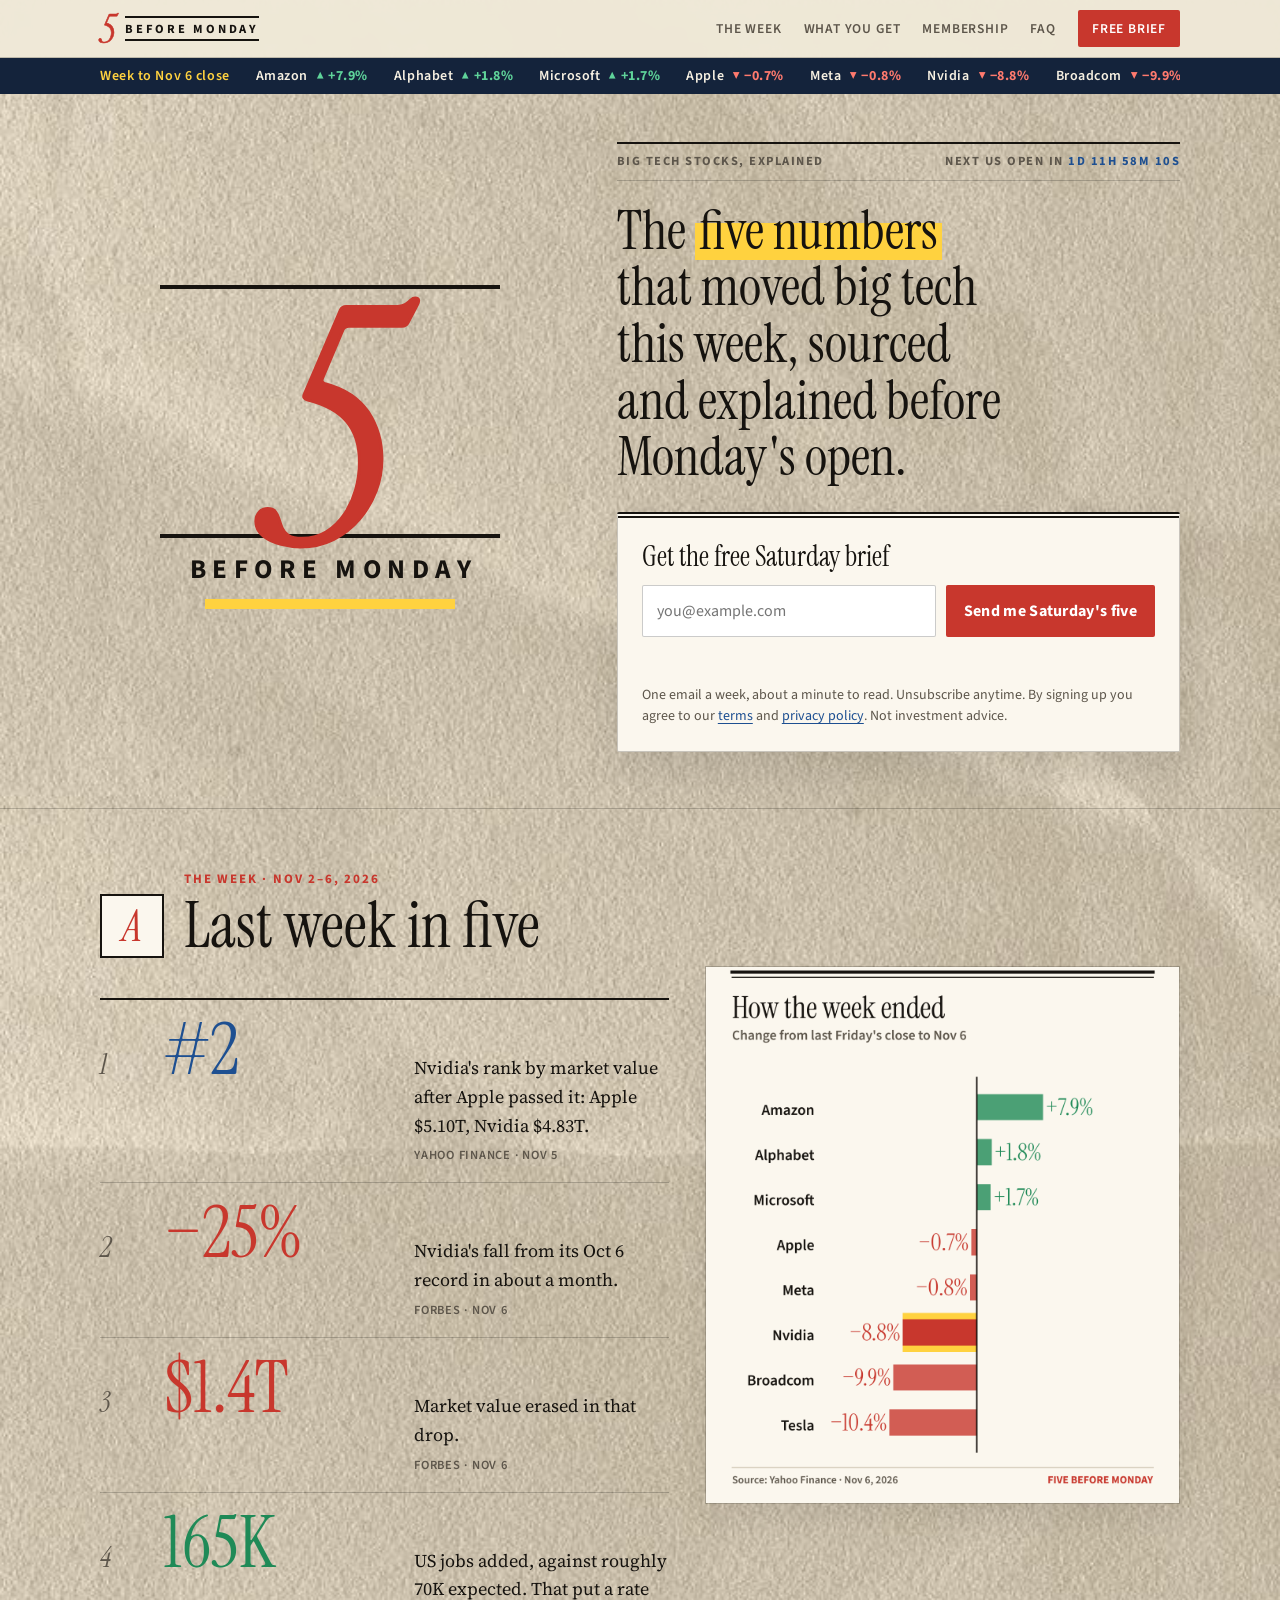
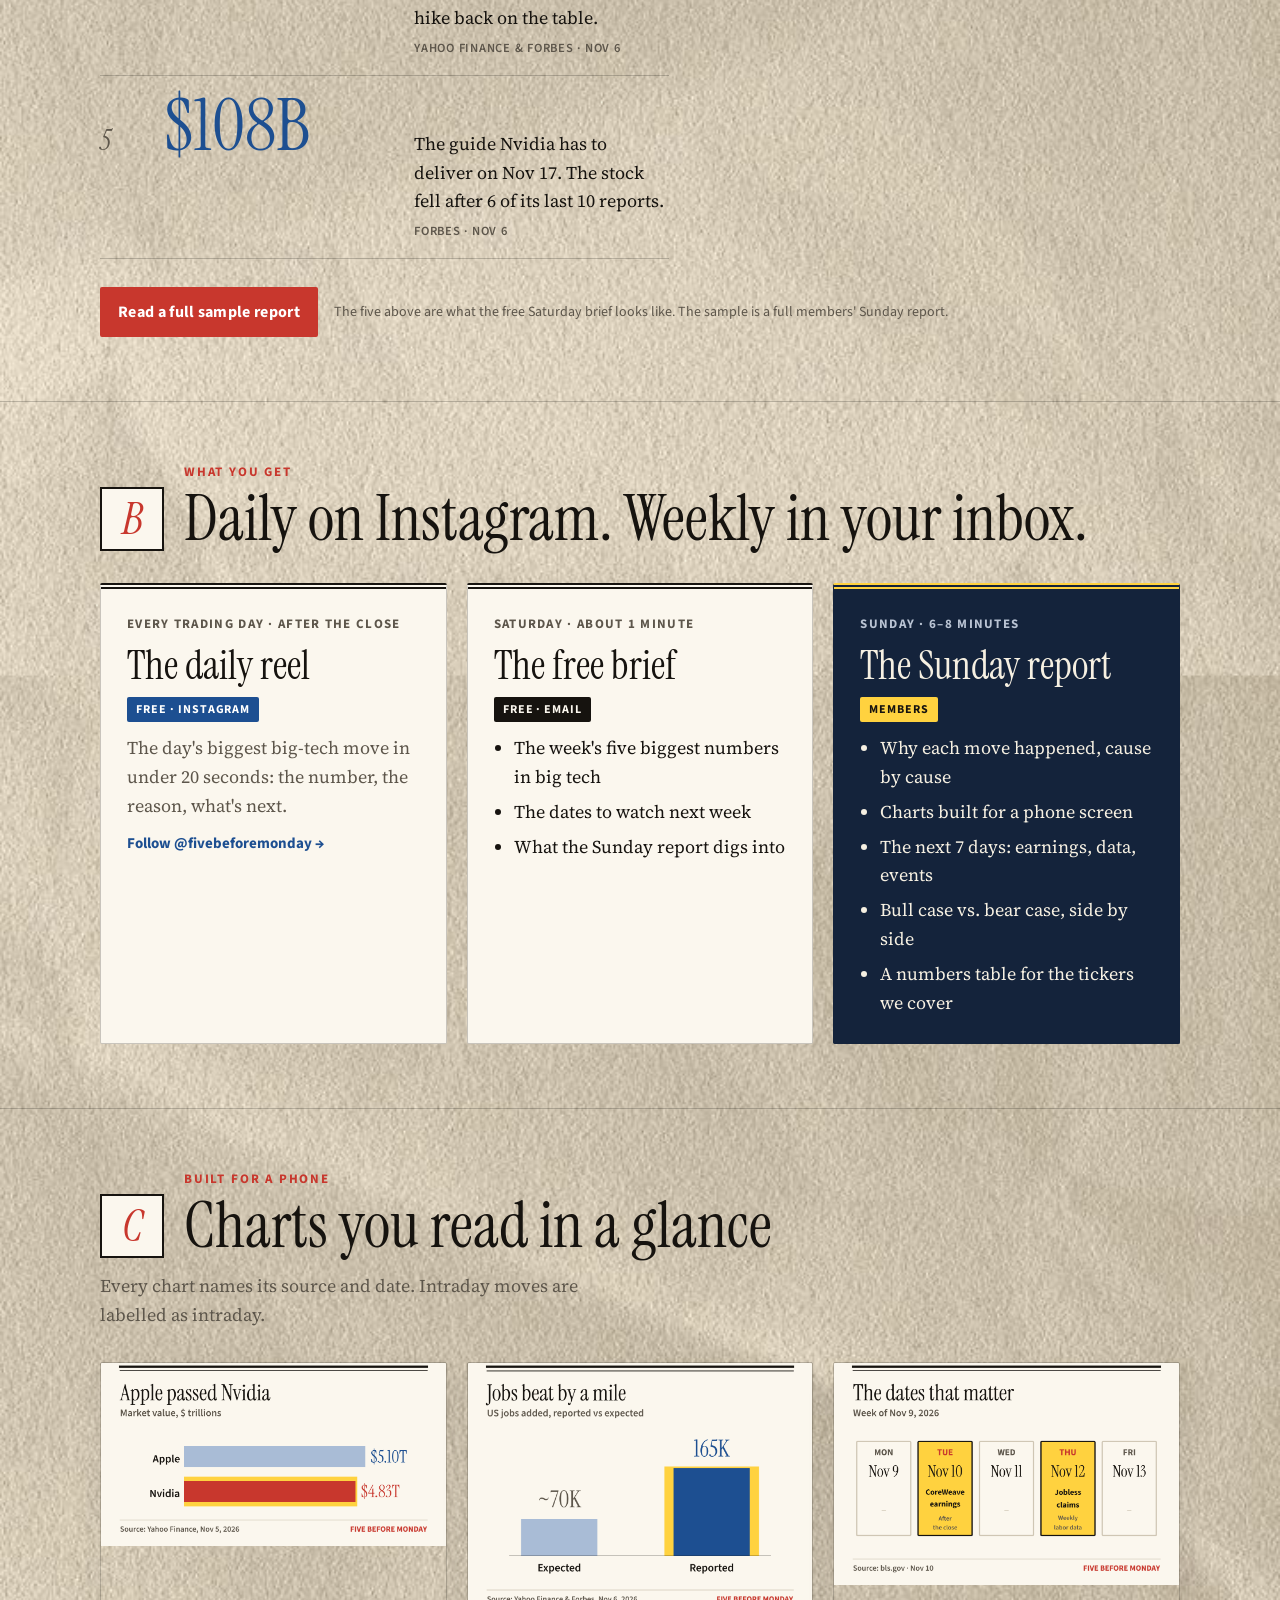
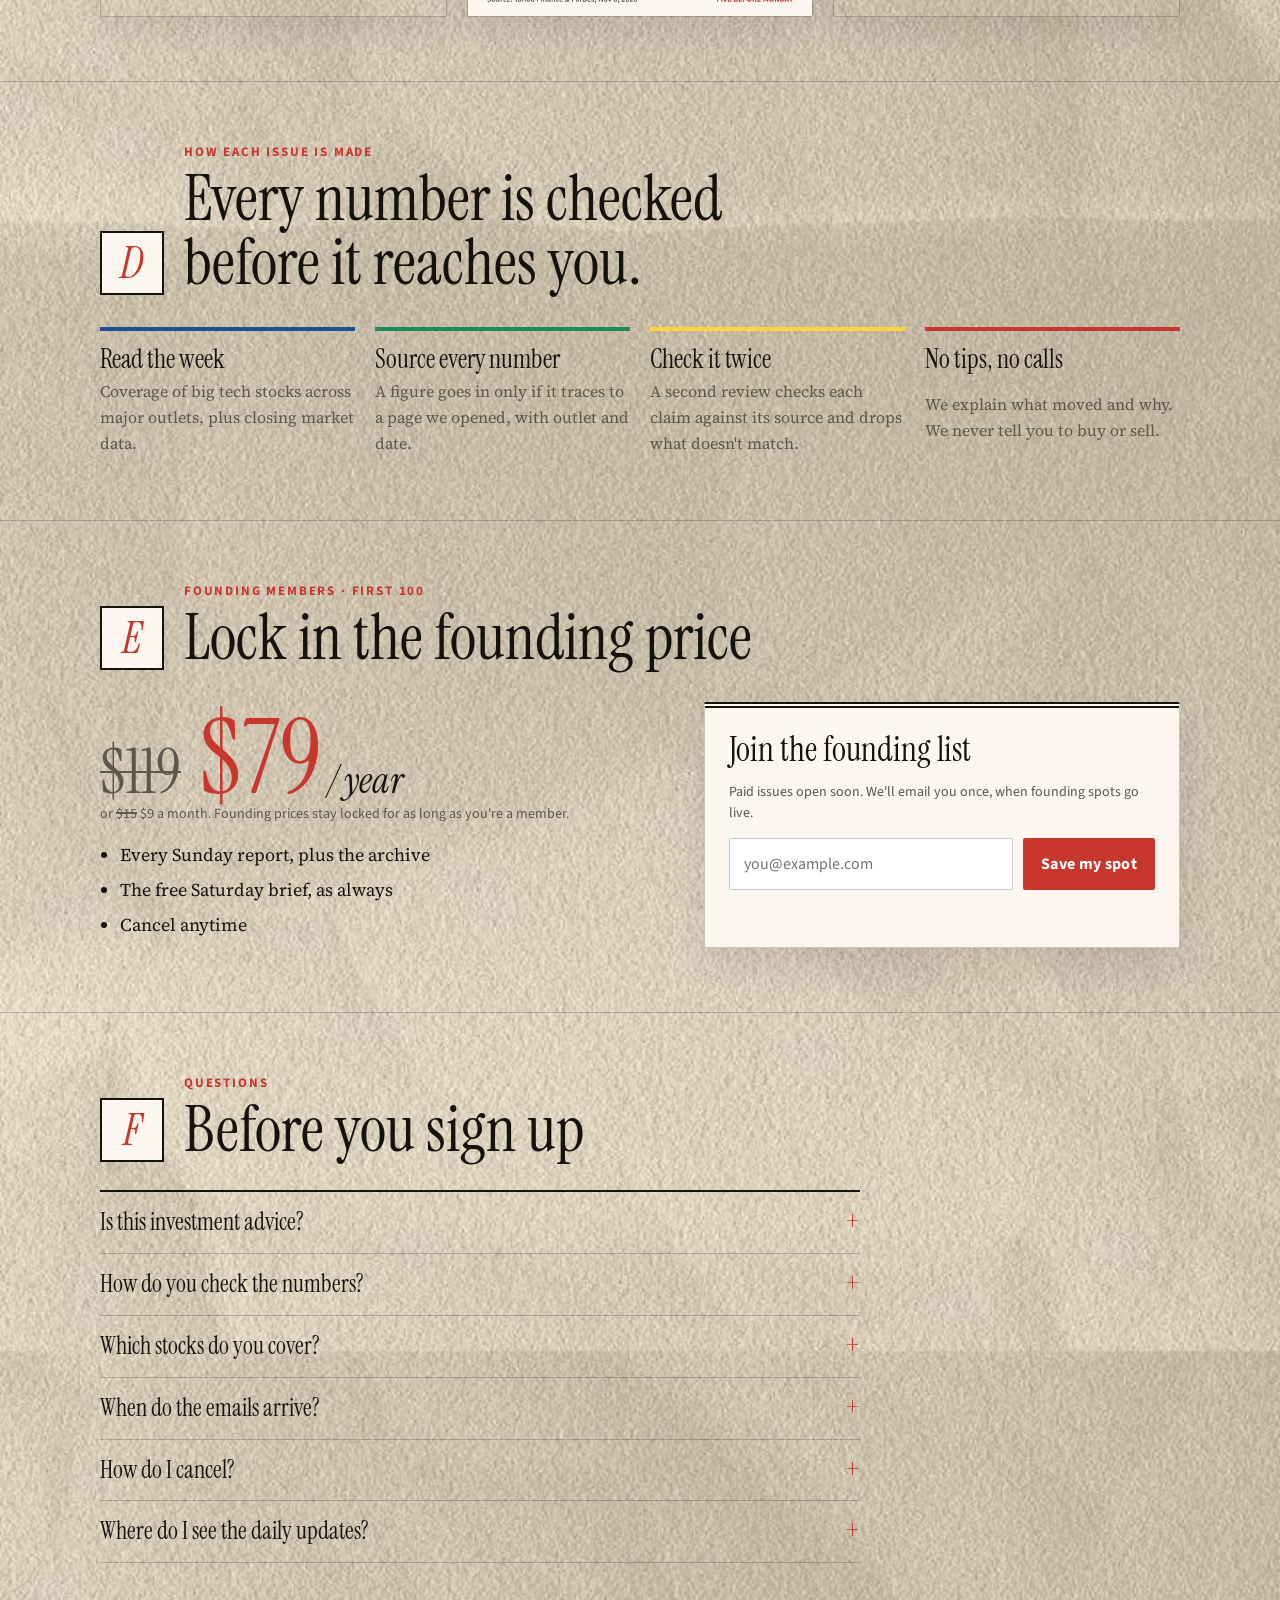
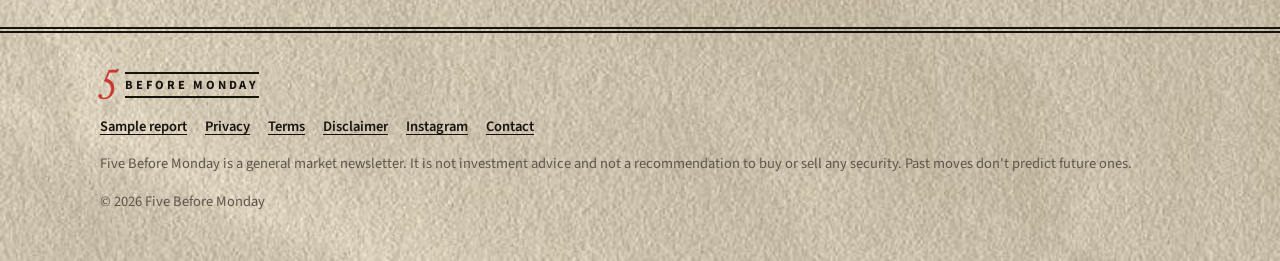
==== commit 6b4582e3: "Cloudflare Web Analytics on every page (no cookies); privacy note Co-Authored-By: Claude Opus 5.5 <n" ====
--- a/index.html
+++ b/index.html
@@ -210,5 +210,7 @@
 </footer>
 <script src="config.js"></script>
 <script src="app.js"></script>
+<!-- Cloudflare Web Analytics: page views and referrers, no cookies -->
+<script defer src="https://static.cloudflareinsights.com/beacon.min.js" data-cf-beacon='{"token": "915c1019ca694300a571f766f6ab6f2a"}'></script>
 </body>
 </html>
